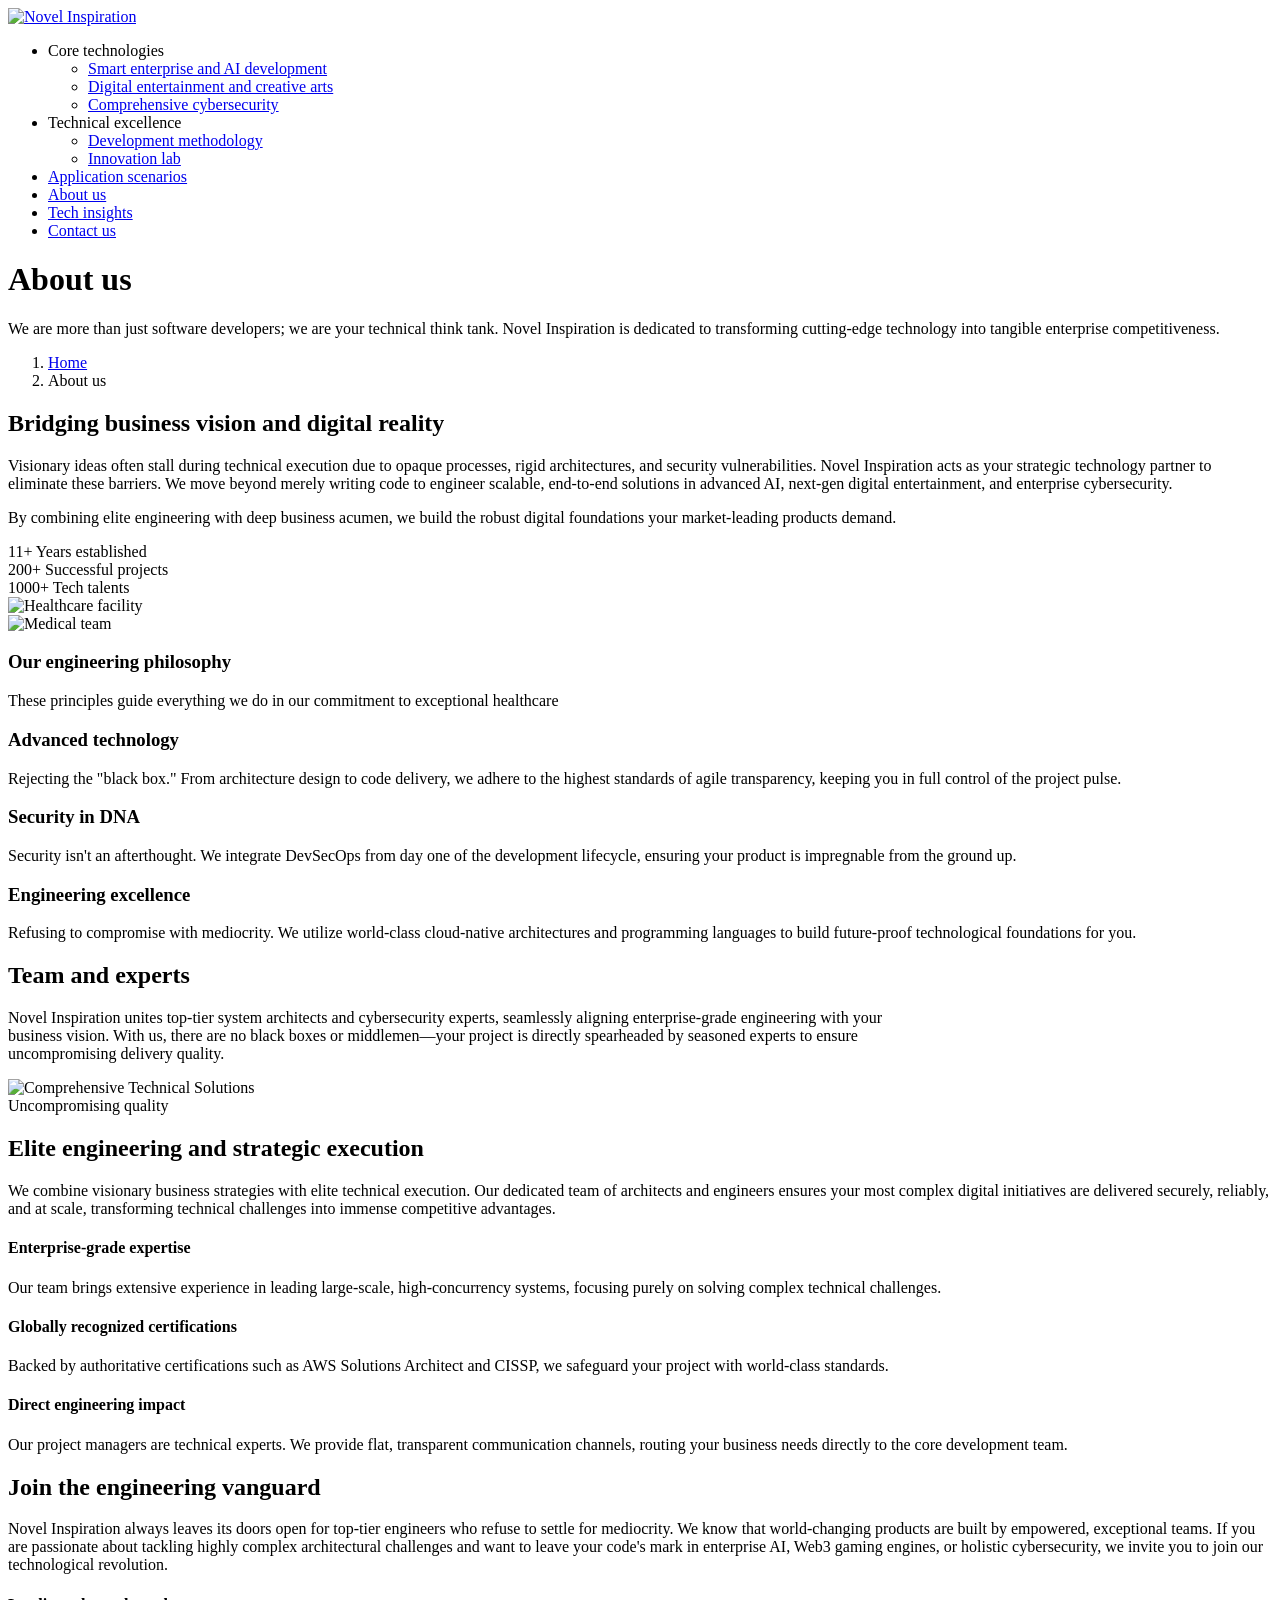
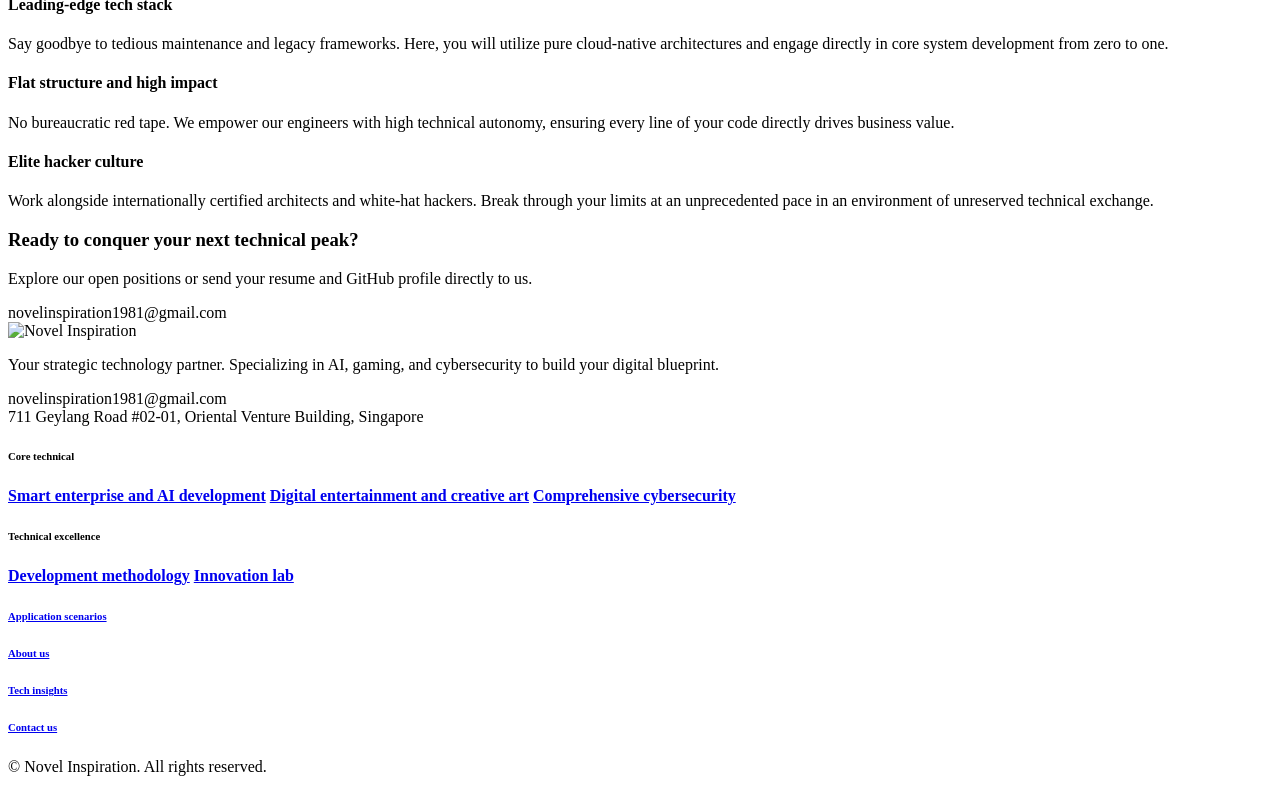
==== about.html @ 518b2037 "Add files via upload" ====
<!DOCTYPE html>
<html lang="en">

<head>
  <meta charset="utf-8">
  <meta content="width=device-width, initial-scale=1.0" name="viewport">
  <title>About us - Novel Inspiration</title>
  <meta name="description" content="">
  <meta name="keywords" content="">

  <!-- Favicons -->
  <link href="assets/img/health/favicon.png" rel="icon">

  <!-- Fonts -->
  <link href="https://fonts.googleapis.com" rel="preconnect">
  <link href="https://fonts.gstatic.com" rel="preconnect" crossorigin>
  <link
    href="https://fonts.googleapis.com/css2?family=Roboto:ital,wght@0,100;0,300;0,400;0,500;0,700;0,900;1,100;1,300;1,400;1,500;1,700;1,900&family=Montserrat:ital,wght@0,100;0,200;0,300;0,400;0,500;0,600;0,700;0,800;0,900;1,100;1,200;1,300;1,400;1,500;1,600;1,700;1,800;1,900&family=Lato:ital,wght@0,100;0,300;0,400;0,700;0,900;1,100;1,300;1,400;1,700;1,900&display=swap"
    rel="stylesheet">

  <!-- Vendor CSS Files -->
  <link href="assets/vendor/bootstrap/css/bootstrap.min.css" rel="stylesheet">
  <link href="assets/vendor/bootstrap-icons/bootstrap-icons.css" rel="stylesheet">
  <link href="assets/vendor/aos/aos.css" rel="stylesheet">
  <link href="assets/vendor/glightbox/css/glightbox.min.css" rel="stylesheet">
  <link href="assets/vendor/fontawesome-free/css/all.min.css" rel="stylesheet">
  <link href="assets/vendor/swiper/swiper-bundle.min.css" rel="stylesheet">

  <!-- Main CSS File -->
  <link href="assets/css/main.css" rel="stylesheet">
</head>

<body class="about-page">

    <header id="header" class="header fixed-top">   

    <div class="branding d-flex align-items-cente">
      <div class="container position-relative d-flex align-items-center justify-content-between">
        <a href="index.html" class="logo d-flex align-items-center">
          <img src="assets/img/health/logo.png" alt="Novel Inspiration">
        </a>

        <nav id="navmenu" class="navmenu">
          <ul>            
            <li class="dropdown"><a><span>Core technologies</span> <i class="bi bi-chevron-down toggle-dropdown"></i></a>
            <ul>
              <li><a href="technical_services_ai.html">Smart enterprise and AI development</a></li>
              <li><a href="technical_services_digital.html">Digital entertainment and creative arts</a></li>
              <li><a href="technical_services_cybersecurity.html">Comprehensive cybersecurity</a></li>
            </ul>
            </li>

            <li class="dropdown"><a><span>Technical excellence</span> <i class="bi bi-chevron-down toggle-dropdown"></i></a>
            <ul>
              <li><a href="tech_develop.html">Development methodology</a></li>
              <li><a href="Innovation_lab.html">Innovation lab</a></li>
            </ul>
            </li>

            <li><a href="application_scenarios.html">Application scenarios</a></li>
            <li><a href="about.html">About us</a></li>
            <li><a href="tech_insights.html">Tech insights</a></li>
            <li><a href="contact.html">Contact us</a></li>
          </ul>
          <i class="mobile-nav-toggle d-xl-none bi bi-list"></i>
        </nav>
      </div>
    </div>
  </header>

  <main class="main">

    <!-- Page Title -->
    <div class="page-title">
      <div class="heading">
        <div class="container">
          <div class="row d-flex justify-content-center text-center">
            <div class="col-lg-8">
              <h1 class="heading-title">About us</h1>
              <p class="mb-0">We are more than just software developers; we are your technical think tank. Novel Inspiration is dedicated to transforming cutting-edge technology into tangible enterprise competitiveness.
              </p>
            </div>
          </div>
        </div>
      </div>
      <nav class="breadcrumbs">
        <div class="container">
          <ol>
            <li><a href="index.html">Home</a></li>
            <li class="current">About us</li>
          </ol>
        </div>
      </nav>
    </div><!-- End Page Title -->

    <!-- About Section -->
    <section id="about" class="about">

      <div class="container" data-aos="fade-up" data-aos-delay="100">

        <div class="row align-items-center">
          <div class="col-lg-6" data-aos="fade-right" data-aos-delay="100">
            <div class="about-content">
              <h2>Bridging business vision and digital reality</h2>
              <p>Visionary ideas often stall during technical execution due to opaque processes, rigid architectures, and security vulnerabilities. Novel Inspiration acts as your strategic technology partner to eliminate these barriers. We move beyond merely writing code to engineer scalable, end-to-end solutions in advanced AI, next-gen digital entertainment, and enterprise cybersecurity.</p>

              <p>By combining elite engineering with deep business acumen, we build the robust digital foundations your market-leading products demand.</p>

              <div class="stats-grid">
                <div class="stat-item">
                 <span class="stat-number" data-purecounter-start="0" data-purecounter-end="11" data-purecounter-duration="2"
                      class="purecounter">11+</span>
                  <span class="stat-label">Years established</span>
                </div>
                <div class="stat-item">
                  <span class="stat-number" data-purecounter-start="0" data-purecounter-end="25"
                    data-purecounter-duration="2">200+</span>
                  <span class="stat-label">Successful projects</span>
                </div>
                <div class="stat-item">
                  <span class="stat-number" data-purecounter-start="0" data-purecounter-end="50"
                    data-purecounter-duration="2">1000+</span>
                  <span class="stat-label">Tech talents</span>
                </div>
              </div>        
                
             
              <!-- End Stats Grid -->
            </div><!-- End About Content -->
          </div>

          <div class="col-lg-6" data-aos="fade-left" data-aos-delay="200">
            <div class="image-wrapper ">
              <img src="assets/img/health/consultation-about.jpg" class="img-fluid main-image" alt="Healthcare facility">
              <div class="floating-image service-overlay-new" data-aos="zoom-in" data-aos-delay="400">
                <img src="assets/img/health/staff-about.jpg" class="img-fluid" alt="Medical team">
              </div>
            </div><!-- End Image Wrapper -->
          </div>
        </div>

        <div class="values-section" data-aos="fade-up" data-aos-delay="300">
          <div class="row">
            <div class="col-lg-12 text-center">
              <h3>Our engineering philosophy</h3>
              <p class="mx-auto" style="max-width: 70%;">These principles guide everything we do in our commitment to exceptional
                healthcare</p>
            </div>
          </div>

        <div class="call-to-action p-0">
          <div class="features-section mb-0">

            <div class="row g-0">

              <div class="col-lg-4">
                <div class="feature-block" data-aos="fade-up" data-aos-delay="200">
                  <div class="feature-icon">
                    <i class="bi bi-diagram-3"></i>
                  </div>
                  <h3>Advanced technology</h3>
                  <p>Rejecting the "black box." From architecture design to code delivery, we adhere to the highest standards of agile transparency, keeping you in full control of the project pulse.</p>
                </div>
              </div>

              <div class="col-lg-4">
                <div class="feature-block" data-aos="fade-up" data-aos-delay="300">
                  <div class="feature-icon">
                    <i class="bi bi-shield-lock"></i>
                  </div>
                  <h3>Security in DNA</h3>
                  <p>Security isn't an afterthought. We integrate DevSecOps from day one of the development lifecycle, ensuring your product is impregnable from the ground up.</p>
                </div>
              </div>

              <div class="col-lg-4">
                <div class="feature-block" data-aos="fade-up" data-aos-delay="400">
                  <div class="feature-icon">
                    <i class="bi bi-rocket"></i>
                  </div>
                  <h3>Engineering excellence</h3>
                  <p>Refusing to compromise with mediocrity. We utilize world-class cloud-native architectures and programming languages to build future-proof technological foundations for you.</p>
                </div>
              </div>

            </div>

          </div>
        </div><!-- End Values Row -->
        </div><!-- End Values Section -->
      </div>
    </section><!-- End About Section -->

    <!-- Featured Services Section -->
    <section id="featured-services" class="featured-services light-background">

      <!-- Section Title -->
      <div class="container section-title" data-aos="fade-up">
        <h2>Team and experts</h2>
        <p class="mx-auto" style="max-width: 70%;">Novel Inspiration unites top-tier system architects and cybersecurity experts, seamlessly aligning enterprise-grade engineering with your business vision. With us, there are no black boxes or middlemen—your project is directly spearheaded by seasoned experts to ensure uncompromising delivery quality.</p>
      </div><!-- End Section Title -->

      <div class="container" data-aos="fade-up" data-aos-delay="100">

        <div class="row g-0">

          <div class="col-lg-8" data-aos="fade-right" data-aos-delay="200">
            <div class="featured-service-main">
              <div class="service-image-wrapper">
                <img src="assets/img/health/consultation-about-team.jpg" alt="Comprehensive Technical Solutions" class="img-fluid"
                  loading="lazy">
                <div class="service-overlay">
                  <div class="service-badge">
                    <i class="bi bi-shield-check"></i>
                    <span>Uncompromising quality</span>
                  </div>
                </div>
              </div>
              <div class="service-details">
                <h2>Elite engineering and strategic execution</h2>
                <p>We combine visionary business strategies with elite technical execution. Our dedicated team of architects and engineers ensures your most complex digital initiatives are delivered securely, reliably, and at scale, transforming technical challenges into immense competitive advantages.</p>
              </div>
            </div>
          </div>

          <div class="col-lg-4" data-aos="fade-left" data-aos-delay="300">
            <div class="services-sidebar">

              <div class="service-item" data-aos="fade-up" data-aos-delay="400">
                <div class="service-icon-wrapper">
                  <i class="bi bi-server"></i>
                </div>
                <div class="service-info">
                  <h4>Enterprise-grade expertise</h4>
                  <p>Our team brings extensive experience in leading large-scale, high-concurrency systems, focusing purely on solving complex technical challenges.</p>
                </div>
              </div>

              <div class="service-item" data-aos="fade-up" data-aos-delay="500">
                <div class="service-icon-wrapper">
                  <i class="bi bi-award"></i>
                </div>
                <div class="service-info">
                  <h4>Globally recognized certifications</h4>
                  <p>Backed by authoritative certifications such as AWS Solutions Architect and CISSP, we safeguard your project with world-class standards.</p>
               </div>
              </div>

              <div class="service-item" data-aos="fade-up" data-aos-delay="600">
                <div class="service-icon-wrapper">
                  <i class="bi bi-lightning-charge"></i>
                </div>
                <div class="service-info">
                  <h4>Direct engineering impact</h4>
                  <p>Our project managers are technical experts. We provide flat, transparent communication channels, routing your business needs directly to the core development team.</p>
                </div>
              </div>

            </div>
          </div>

        </div>       

      </div>

    </section>
    <!-- Engineering Vanguard Section -->
    <section id="engineering-vanguard" class="department-details">
      <div class="container ">
        <div class="services-overview mt-0 mb-0" data-aos="fade-up" data-aos-delay="400">
          <div class="row justify-content-center ">
            <div class="col-lg-8">
              <div class="overview-header section-title-about" data-aos="fade-up">
                <h2>Join the engineering vanguard</h2>
                <p>Novel Inspiration always leaves its doors open for top-tier engineers who refuse to settle for mediocrity. We know that world-changing products are built by empowered, exceptional teams. If you are passionate about tackling highly complex architectural challenges and want to leave your code's mark in enterprise AI, Web3 gaming engines, or holistic cybersecurity, we invite you to join our technological revolution.</p>
              </div>
            </div>
          </div>

          <div class="row gy-4 services-grid">
            <div class="col-lg-4 col-md-6" data-aos="fade-up" data-aos-delay="500">
              <div class="service-item h-100">
                <div class="service-icon">
                  <i class="bi bi-layers"></i>
                </div>
                <h4>Leading-edge tech stack</h4>
                <p>Say goodbye to tedious maintenance and legacy frameworks. Here, you will utilize pure cloud-native architectures and engage directly in core system development from zero to one.</p>
              </div>
            </div>

            <div class="col-lg-4 col-md-6" data-aos="fade-up" data-aos-delay="550">
              <div class="service-item h-100">
                <div class="service-icon">
                  <i class="bi bi-rocket"></i>
                </div>
                <h4>Flat structure and high impact</h4>
                <p>No bureaucratic red tape. We empower our engineers with high technical autonomy, ensuring every line of your code directly drives business value.</p>
              </div>
            </div>

            <div class="col-lg-4 col-md-6" data-aos="fade-up" data-aos-delay="600">
              <div class="service-item h-100">
                <div class="service-icon">
                  <i class="bi bi-terminal"></i>
                </div>
                <h4>Elite hacker culture</h4>
                <p>Work alongside internationally certified architects and white-hat hackers. Break through your limits at an unprecedented pace in an environment of unreserved technical exchange.</p>
              </div>
            </div>
          </div>
        </div>


        <div class="featured-departments">
          <div class="emergency-banner unified-cta-banner" data-aos="fade-up" data-aos-delay="400">
          <div class="watermark-icon"><i class="bi bi-building"></i></div>
          <div class="row align-items-center position-relative z-2">
            <div class="col-lg-8">
              <div class="emergency-content">
                <h3>Ready to conquer your next technical peak?</h3>
                <p>Explore our open positions or send your resume and GitHub profile directly to us.</p>
              </div>
            </div>
            <div class="col-lg-4 text-lg-end">
              <a class="emergency-btn">
                <i class="bi bi-envelope"></i>novelinspiration1981@gmail.com<i class="bi ms-2 fs-6"></i>
              </a>
            </div>
          </div>
          </div>
        </div>
        </div>



      </div>
         </section>

      </div>

    </section><!-- /About Section -->

  </main>

  <footer id="footer" class="footer-16 footer position-relative">

    <div class="container">

      <div class="footer-main">
        <div class="row align-items-start">

          <div class="col-lg-5">
            <div class="brand-section">
              <a class="logo d-flex align-items-center mb-4">
                <img src="assets/img/health/logo.png" alt="Novel Inspiration">
              </a>
              <p class="brand-description">Your strategic technology partner. Specializing in AI, gaming, and cybersecurity to build your digital blueprint.</p>

              <div class="contact-info mt-5">
                 <div class="contact-item">
                  <i class="bi bi-envelope"></i>
                  <span>novelinspiration1981@gmail.com</span>
                </div>
                <div class="contact-item">
                  <i class="bi bi-geo-alt"></i>
                  <span>711 Geylang Road #02-01, Oriental Venture Building, Singapore</span>
                </div>
              </div>
            </div>
          </div>

          <div class="col-lg-7">
            <div class="footer-nav-wrapper">
              <div class="row">

                <div class="col-6 col-lg-4">
                  <div class="nav-column">
                    <h6><strong>Core technical</strong></h6>
                    <nav class="footer-nav">
                      <a href="technical_services_ai.html"><strong>Smart enterprise and AI development</strong></a>
                      <a href="technical_services_digital.html"><strong>Digital entertainment and creative art</strong></a>
                      <a href="technical_services_cybersecurity.html"><strong>Comprehensive cybersecurity</strong></a>
                    </nav>
                  </div>
                </div>

                <div class="col-6 col-lg-4">
                  <div class="nav-column">
                    <h6><strong>Technical excellence</strong></h6>
                    <nav class="footer-nav">
                      <a href="tech_develop.html"><strong>Development methodology</strong></a>
                      <a href="Innovation_lab.html"><strong>Innovation lab</strong></a>                      
                    </nav>
                  </div>
                </div>

                <div class="col-6 col-lg-4">
                  <div class="nav-column">
                    <a href="application_scenarios.html"><h6><strong>Application scenarios</strong></h6></a>
                    <a href="#"><h6><strong>About us</strong></h6></a>
                    <a href="tech_insights.html"><h6><strong>Tech insights</strong></h6></a>
                    <a href="contact.html"><h6><strong>Contact us</strong></h6></a>  
                  </div>
                </div>
              </div>
            </div>
          </div>

        </div>

    <div class="footer-bottom">
      <div class="container">
        <div class="bottom-content">
          <div class="row align-items-center">

            <div class="col-lg-12 text-center">
              <div class="copyright">
                <p>© <span class="sitename">Novel Inspiration</span>. All rights reserved.</p>
              </div>
            </div>
          </div>
        </div>
      </div>
    </div>

      </div>

    </div>



  </footer>

  <!-- Scroll Top -->
  <a href="#!" id="scroll-top" class="scroll-top d-flex align-items-center justify-content-center"><i
      class="bi bi-arrow-up-short"></i></a>

  <!-- Preloader -->
  <div id="preloader"></div>

  <!-- Vendor JS Files -->
  <script src="assets/vendor/bootstrap/js/bootstrap.bundle.min.js"></script>
  <script src="assets/vendor/php-email-form/validate.js"></script>
  <script src="assets/vendor/aos/aos.js"></script>
  <script src="assets/vendor/glightbox/js/glightbox.min.js"></script>
  <script src="assets/vendor/purecounter/purecounter_vanilla.js"></script>
  <script src="assets/vendor/swiper/swiper-bundle.min.js"></script>

  <!-- Main JS File -->
  <script src="assets/js/main.js"></script>

</body>

</html>
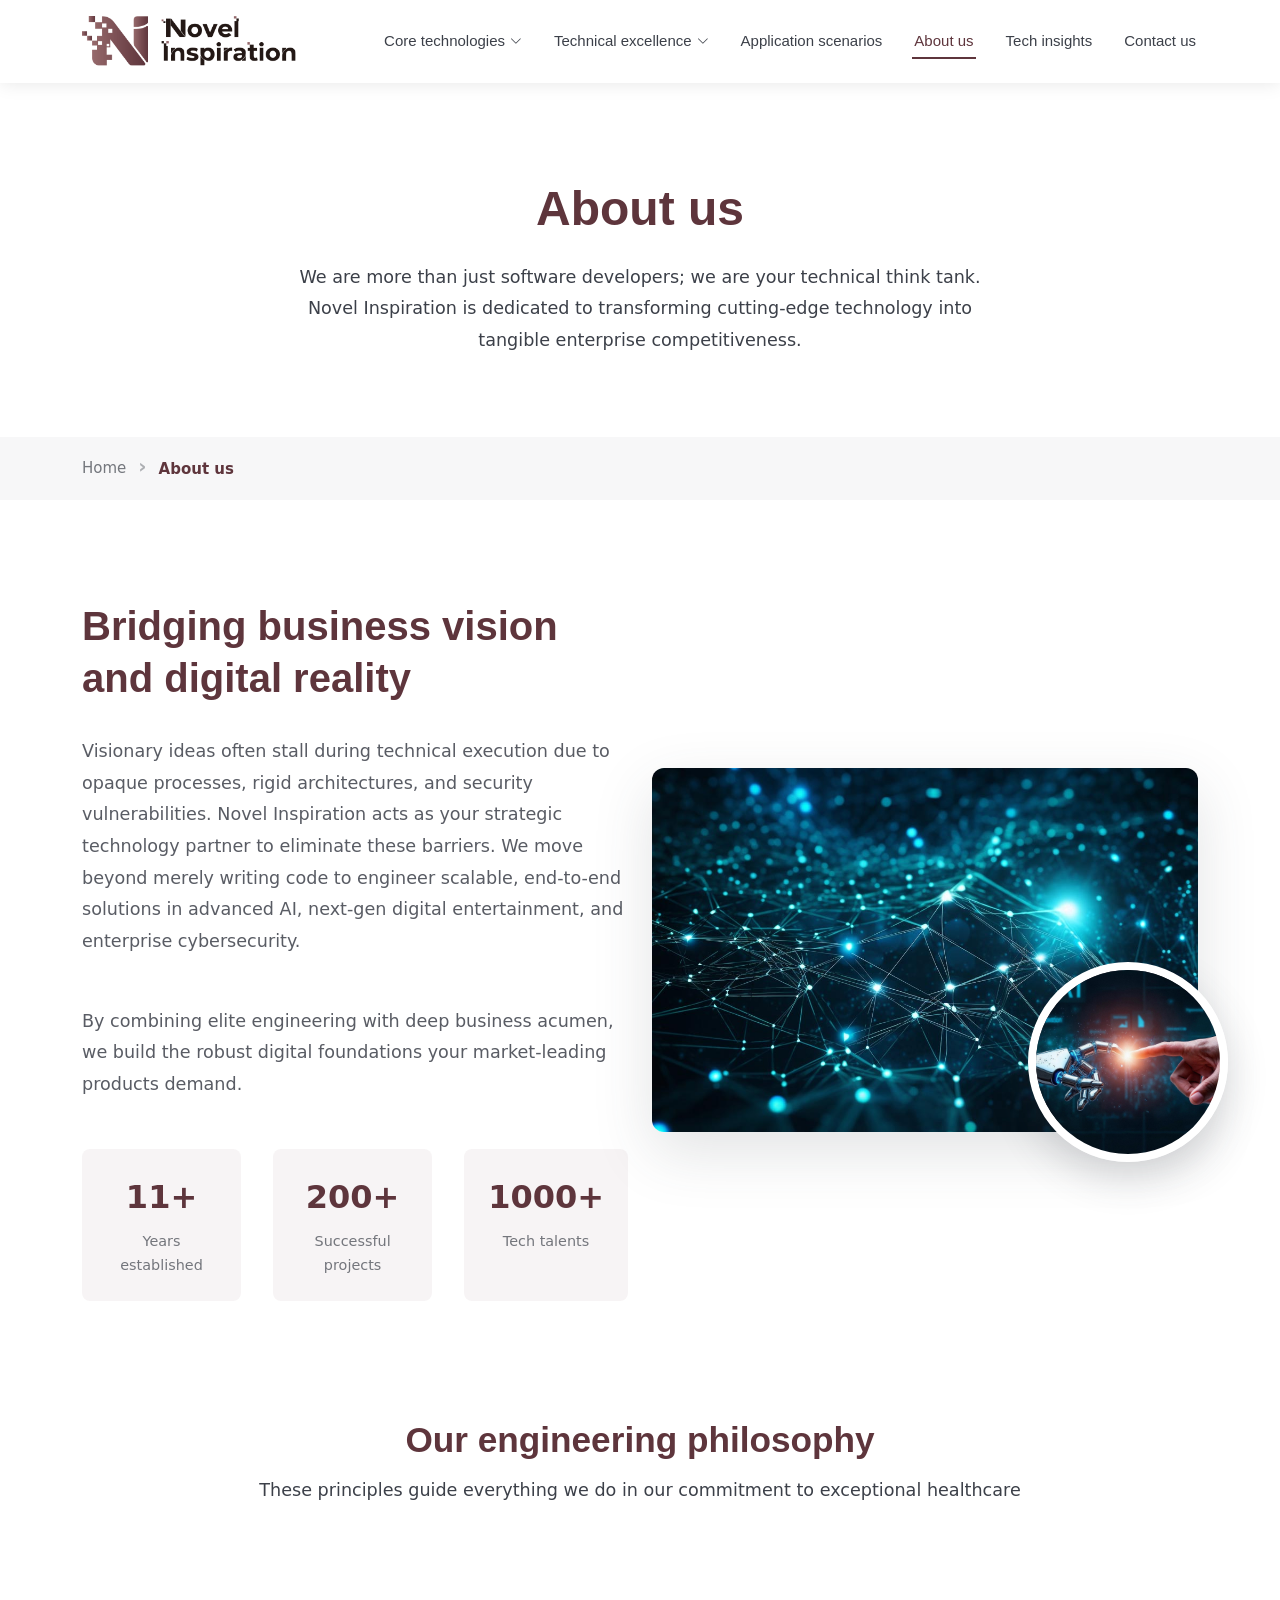
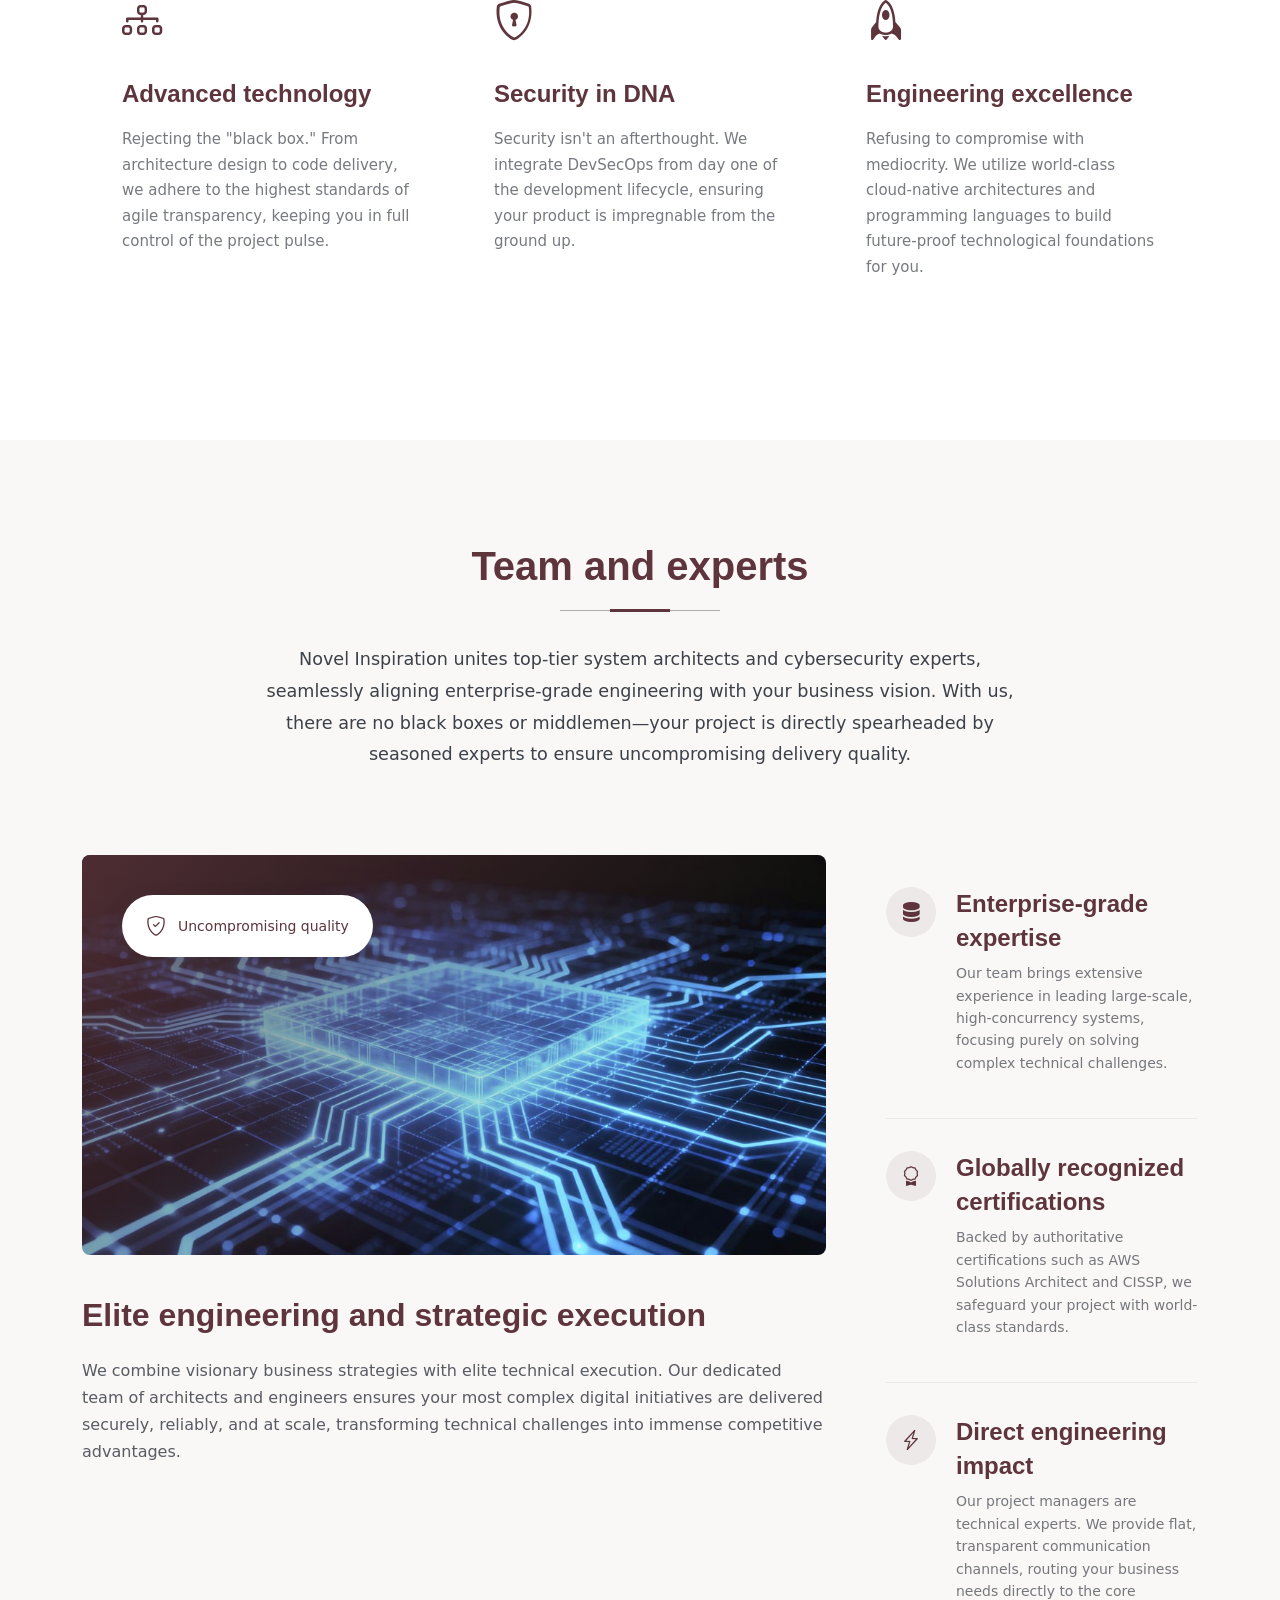
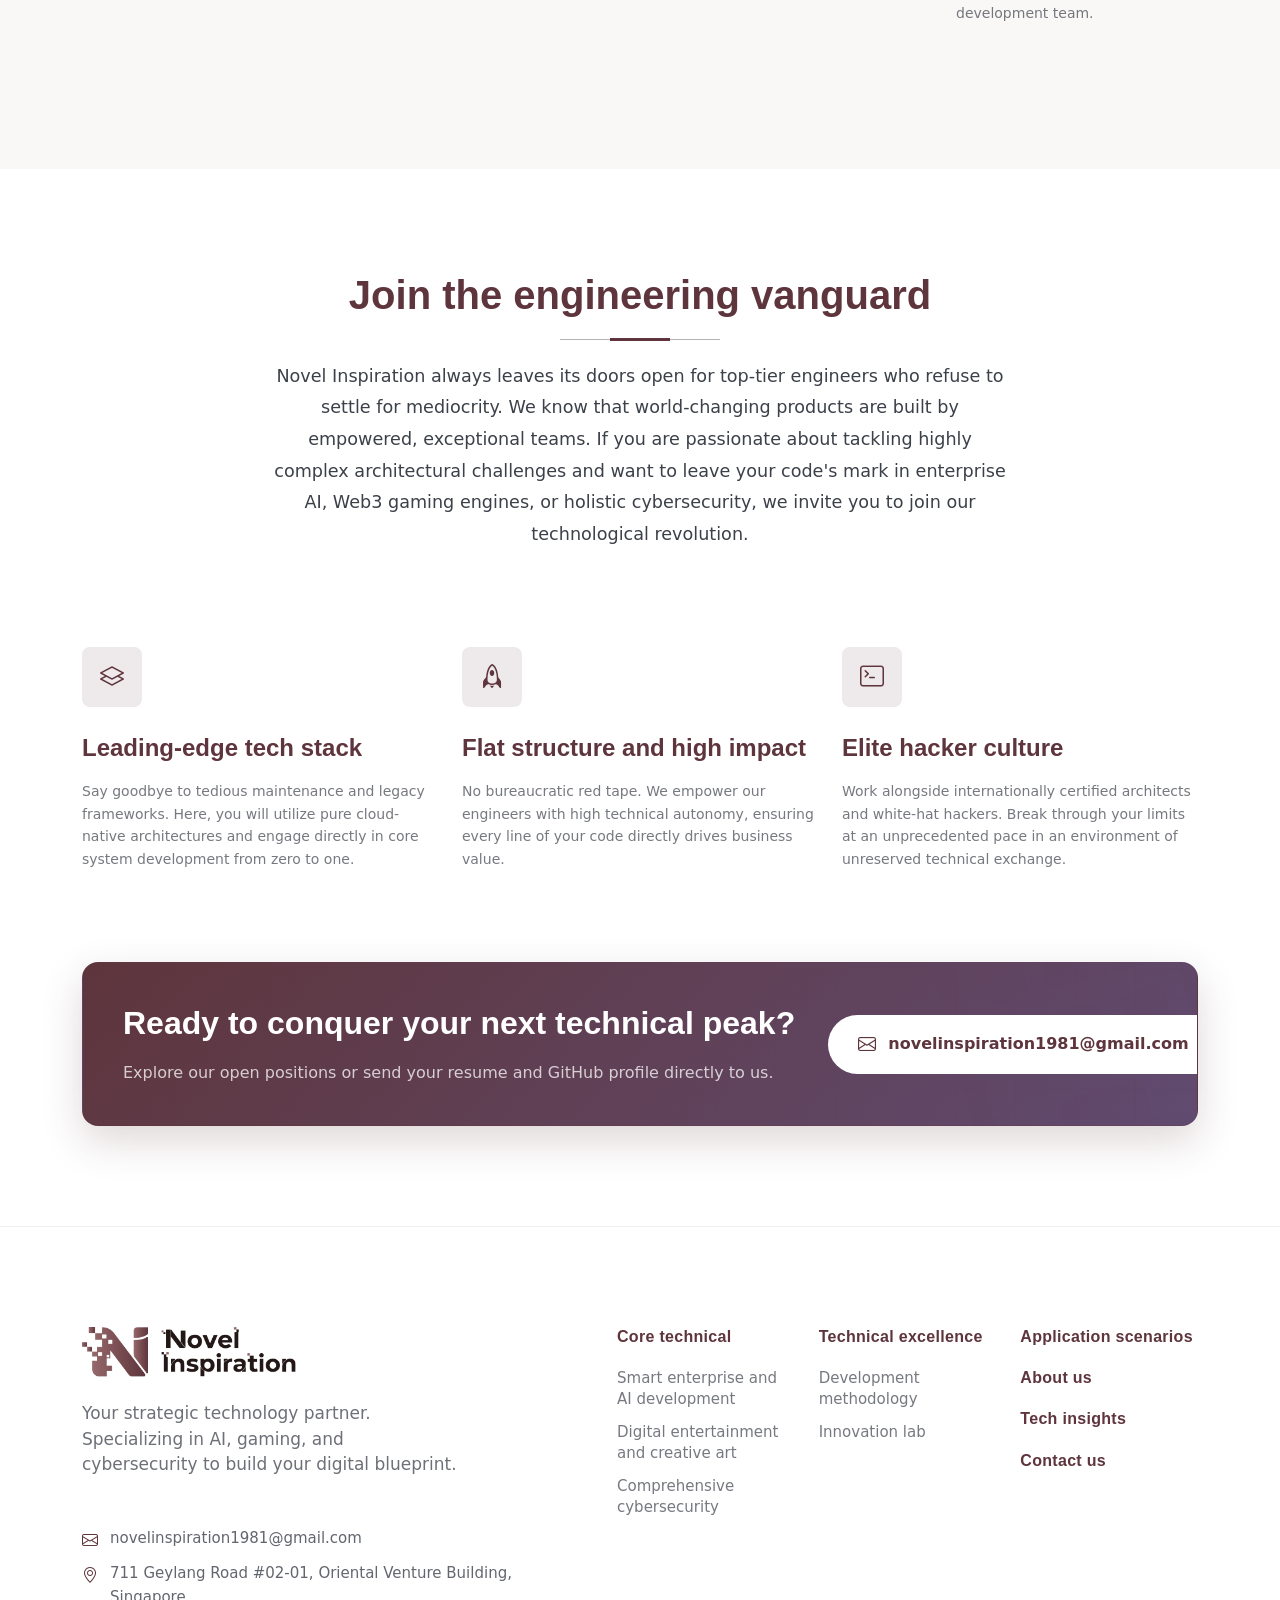
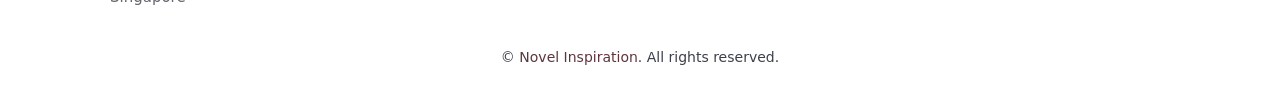
==== commit 1c50453a: "Add files via upload" ====
--- a/about.html
+++ b/about.html
@@ -5,8 +5,9 @@
   <meta charset="utf-8">
   <meta content="width=device-width, initial-scale=1.0" name="viewport">
   <title>About us - Novel Inspiration</title>
-  <meta name="description" content="">
-  <meta name="keywords" content="">
+  <meta name="description" content="Novel Inspiration has been committed to providing world-class technology solutions to help enterprises achieve digital transformation. Our multi-disciplinary technical team collaborates closely to provide targeted technical support for different clients. From Artificial Intelligence to Digital Entertainment, from Cybersecurity to Digital Transformation, we consistently maintain the highest standards of technical excellence and provide strong support for our clients' success.">
+  <meta name="keywords" content="Smart enterprise and AI development, Digital entertainment and creative arts, Comprehensive cybersecurity">
+
 
   <!-- Favicons -->
   <link href="assets/img/health/favicon.png" rel="icon">
--- a/assets/css/main.css
+++ b/assets/css/main.css
@@ -0,0 +1,6994 @@
+
+@charset "UTF-8";
+
+/* Fonts */
+:root {
+  --default-font: "Roboto",  system-ui, -apple-system, "Segoe UI", Roboto, "Helvetica Neue", Arial, "Noto Sans", "Liberation Sans", sans-serif, "Apple Color Emoji", "Segoe UI Emoji", "Segoe UI Symbol", "Noto Color Emoji";
+  --heading-font: "Montserrat",  sans-serif;
+  --nav-font: "Lato",  sans-serif;
+}
+
+/* Global Colors - The following color variables are used throughout the website. Updating them here will change the color scheme of the entire website */
+:root { 
+  --background-color: #ffffff; /* Background color for the entire website, including individual sections */
+  --default-color: #3c4049; /* Default color used for the majority of the text content across the entire website */
+  --heading-color: #5E353C; /* Color for headings, subheadings and title throughout the website */
+  --accent-color: #5E353C; /* Accent color that represents your brand on the website. It's used for buttons, links, and other elements that need to stand out */
+  --surface-color: #ffffff; /* The surface color is used as a background of boxed elements within sections, such as cards, icon boxes, or other elements that require a visual separation from the global background. */
+  --contrast-color: #ffffff; /* Contrast color for text, ensuring readability against backgrounds of accent, heading, or default colors. */
+}
+
+/* Nav Menu Colors - The following color variables are used specifically for the navigation menu. They are separate from the global colors to allow for more customization options */
+:root {
+  --nav-color: #3c4049;  /* The default color of the main navmenu links */
+  --nav-hover-color: #5E353C; /* Applied to main navmenu links when they are hovered over or active */
+  --nav-mobile-background-color: #ffffff; /* Used as the background color for mobile navigation menu */
+  --nav-dropdown-background-color: #ffffff; /* Used as the background color for dropdown items that appear when hovering over primary navigation items */
+  --nav-dropdown-color: #3c4049; /* Used for navigation links of the dropdown items in the navigation menu. */
+  --nav-dropdown-hover-color: #5E353C; /* Similar to --nav-hover-color, this color is applied to dropdown navigation links when they are hovered over. */
+}
+
+/* Color Presets - These classes override global colors when applied to any section or element, providing reuse of the sam color scheme. */
+
+.light-background {
+  --background-color: #faf8f7;
+  --surface-color: #ffffff;
+}
+
+.dark-background {
+  --background-color: #5E353C;
+  --default-color: #ffffff;
+  --heading-color: #ffffff;
+  --surface-color: #4A2A2F;
+  --contrast-color: #ffffff;
+}
+
+/* Smooth scroll */
+:root {
+  scroll-behavior: smooth;
+}
+
+/*--------------------------------------------------------------
+# General Styling & Shared Classes
+--------------------------------------------------------------*/
+body {
+  color: var(--default-color);
+  background-color: var(--background-color);
+  font-family: var(--default-font);
+}
+
+a {
+  color: var(--accent-color);
+  text-decoration: none;
+  transition: 0.3s;
+}
+
+a:hover {
+  color: color-mix(in srgb, var(--accent-color), transparent 25%);
+  text-decoration: none;
+}
+
+h1,
+h2,
+h3,
+h4,
+h5,
+h6 {
+  color: var(--heading-color);
+  font-family: var(--heading-font);
+}
+
+/* PHP Email Form Messages
+------------------------------*/
+.php-email-form .error-message {
+  display: none;
+  background: #df1529;
+  color: #ffffff;
+  text-align: left;
+  padding: 15px;
+  margin-bottom: 24px;
+  font-weight: 600;
+}
+
+.php-email-form .sent-message {
+  display: none;
+  color: #ffffff;
+  background: #059652;
+  text-align: center;
+  padding: 15px;
+  margin-bottom: 24px;
+  font-weight: 600;
+}
+
+.php-email-form .loading {
+  display: none;
+  background: var(--surface-color);
+  text-align: center;
+  padding: 15px;
+  margin-bottom: 24px;
+}
+
+.php-email-form .loading:before {
+  content: "";
+  display: inline-block;
+  border-radius: 50%;
+  width: 24px;
+  height: 24px;
+  margin: 0 10px -6px 0;
+  border: 3px solid var(--accent-color);
+  border-top-color: var(--surface-color);
+  animation: php-email-form-loading 1s linear infinite;
+}
+
+@keyframes php-email-form-loading {
+  0% {
+    transform: rotate(0deg);
+  }
+
+  100% {
+    transform: rotate(360deg);
+  }
+}
+
+/*--------------------------------------------------------------
+# Global Header
+--------------------------------------------------------------*/
+.header {
+  --background-color: rgba(255, 255, 255, 0);
+  color: var(--default-color);
+  transition: all 0.5s;
+  z-index: 997;
+  background-color: var(--background-color);
+  box-shadow: 0px 0 18px rgba(0, 0, 0, 0.1);
+}
+
+.header .topbar {
+  background-color: var(--accent-color);
+  height: 40px;
+  padding: 0;
+  font-size: 14px;
+  transition: all 0.5s;
+}
+
+.header .topbar .contact-info i {
+  font-style: normal;
+  color: var(--contrast-color);
+}
+
+.header .topbar .contact-info i a,
+.header .topbar .contact-info i span {
+  padding-left: 5px;
+  color: var(--contrast-color);
+}
+
+@media (max-width: 575px) {
+
+  .header .topbar .contact-info i a,
+  .header .topbar .contact-info i span {
+    font-size: 13px;
+  }
+}
+
+.header .topbar .contact-info i a {
+  line-height: 0;
+  transition: 0.3s;
+}
+
+.header .topbar .contact-info i a:hover {
+  color: var(--contrast-color);
+  text-decoration: underline;
+}
+
+.header .topbar .social-links a {
+  color: color-mix(in srgb, var(--contrast-color), transparent 40%);
+  line-height: 0;
+  transition: 0.3s;
+  margin-left: 20px;
+}
+
+.header .topbar .social-links a:hover {
+  color: var(--contrast-color);
+}
+
+.header .branding {
+  min-height: 60px;
+  padding: 15px 0;
+}
+
+.header .logo {
+  line-height: 1;
+}
+
+.header .logo img {
+  max-height: 50px;
+  margin-right: 8px;
+}
+
+.header .logo h1 {
+  font-size: 30px;
+  margin: 0;
+  font-weight: 600;
+  color: var(--heading-color);
+}
+
+.scrolled .header .topbar {
+  height: 0;
+  visibility: hidden;
+  overflow: hidden;
+}
+
+/* Global Header on Scroll
+------------------------------*/
+.scrolled .header {
+  --background-color: #ffffff;
+}
+
+/*--------------------------------------------------------------
+# Navigation Menu
+--------------------------------------------------------------*/
+/* Desktop Navigation */
+@media (min-width: 1200px) {
+  .navmenu {
+    padding: 0;
+  }
+
+  .navmenu ul {
+    margin: 0;
+    padding: 0;
+    display: flex;
+    list-style: none;
+    align-items: center;
+  }
+
+  .navmenu li {
+    position: relative;
+  }
+
+  .navmenu>ul>li {
+    white-space: nowrap;
+    padding: 15px 14px;
+  }
+
+  .navmenu>ul>li:last-child {
+    padding-right: 0;
+  }
+
+  .navmenu a,
+  .navmenu a:focus {
+    color: var(--nav-color);
+    font-size: 15px;
+    padding: 0 2px;
+    font-family: var(--nav-font);
+    font-weight: 500;
+    display: flex;
+    align-items: center;
+    justify-content: space-between;
+    white-space: nowrap;
+    transition: 0.3s;
+    position: relative;
+  }
+
+  .navmenu a i,
+  .navmenu a:focus i {
+    font-size: 12px;
+    line-height: 0;
+    margin-left: 5px;
+    transition: 0.3s;
+  }
+
+  .navmenu>ul>li>a:before {
+    content: "";
+    position: absolute;
+    width: 100%;
+    height: 2px;
+    bottom: -6px;
+    left: 0;
+    background-color: var(--accent-color);
+    visibility: hidden;
+    width: 0px;
+    transition: all 0.3s ease-in-out 0s;
+  }
+
+  .navmenu a:hover:before,
+  .navmenu li:hover>a:before,
+  .navmenu .active:before {
+    visibility: visible;
+    width: 100%;
+  }
+
+  .navmenu li:hover>a,
+  .navmenu .active,
+  .navmenu .active:focus {
+    color: var(--nav-hover-color);
+  }
+
+  .navmenu .dropdown ul {
+    margin: 0;
+    padding: 10px 0;
+    background: var(--nav-dropdown-background-color);
+    display: block;
+    position: absolute;
+    visibility: hidden;
+    left: 14px;
+    top: 130%;
+    opacity: 0;
+    transition: 0.3s;
+    border-radius: 4px;
+    z-index: 99;
+    box-shadow: 0px 0px 30px rgba(0, 0, 0, 0.1);
+  }
+
+  .navmenu .dropdown ul li {
+    min-width: 200px;
+  }
+
+  .navmenu .dropdown ul a {
+    padding: 10px 20px;
+    font-size: 15px;
+    text-transform: none;
+    color: var(--nav-dropdown-color);
+  }
+
+  .navmenu .dropdown ul a i {
+    font-size: 12px;
+  }
+
+  .navmenu .dropdown ul a:hover,
+  .navmenu .dropdown ul .active:hover,
+  .navmenu .dropdown ul li:hover>a {
+    color: var(--nav-dropdown-hover-color);
+  }
+
+  .navmenu .dropdown:hover>ul {
+    opacity: 1;
+    top: 100%;
+    visibility: visible;
+  }
+
+  .navmenu .dropdown .dropdown ul {
+    top: 0;
+    left: -90%;
+    visibility: hidden;
+  }
+
+  .navmenu .dropdown .dropdown:hover>ul {
+    opacity: 1;
+    top: 0;
+    left: -100%;
+    visibility: visible;
+  }
+}
+
+/* Mobile Navigation */
+@media (max-width: 1199px) {
+  .mobile-nav-toggle {
+    color: var(--nav-color);
+    font-size: 28px;
+    line-height: 0;
+    margin-right: 10px;
+    cursor: pointer;
+    transition: color 0.3s;
+  }
+
+  .navmenu {
+    padding: 0;
+    z-index: 9997;
+  }
+
+  .navmenu ul {
+    display: none;
+    list-style: none;
+    position: absolute;
+    inset: 60px 20px 20px 20px;
+    padding: 10px 0;
+    margin: 0;
+    border-radius: 6px;
+    background-color: var(--nav-mobile-background-color);
+    border: 1px solid color-mix(in srgb, var(--default-color), transparent 90%);
+    box-shadow: none;
+    overflow-y: auto;
+    transition: 0.3s;
+    z-index: 9998;
+  }
+
+  .navmenu a,
+  .navmenu a:focus {
+    color: var(--nav-dropdown-color);
+    padding: 10px 20px;
+    font-family: var(--nav-font);
+    font-size: 17px;
+    font-weight: 500;
+    display: flex;
+    align-items: center;
+    justify-content: space-between;
+    white-space: nowrap;
+    transition: 0.3s;
+  }
+
+  .navmenu a i,
+  .navmenu a:focus i {
+    font-size: 12px;
+    line-height: 0;
+    margin-left: 5px;
+    width: 30px;
+    height: 30px;
+    display: flex;
+    align-items: center;
+    justify-content: center;
+    border-radius: 50%;
+    transition: 0.3s;
+    background-color: color-mix(in srgb, var(--accent-color), transparent 90%);
+  }
+
+  .navmenu a i:hover,
+  .navmenu a:focus i:hover {
+    background-color: var(--accent-color);
+    color: var(--contrast-color);
+  }
+
+  .navmenu a:hover,
+  .navmenu .active,
+  .navmenu .active:focus {
+    color: var(--nav-dropdown-hover-color);
+  }
+
+  .navmenu .active i,
+  .navmenu .active:focus i {
+    background-color: var(--accent-color);
+    color: var(--contrast-color);
+    transform: rotate(180deg);
+  }
+
+  .navmenu .dropdown ul {
+    position: static;
+    display: none;
+    z-index: 99;
+    padding: 10px 0;
+    margin: 10px 20px;
+    background-color: var(--nav-dropdown-background-color);
+    transition: all 0.5s ease-in-out;
+  }
+
+  .navmenu .dropdown ul ul {
+    background-color: rgba(33, 37, 41, 0.1);
+  }
+
+  .navmenu .dropdown>.dropdown-active {
+    display: block;
+    background-color: rgba(33, 37, 41, 0.03);
+  }
+
+  .mobile-nav-active {
+    overflow: hidden;
+  }
+
+  .mobile-nav-active .mobile-nav-toggle {
+    color: #fff;
+    position: absolute;
+    font-size: 32px;
+    top: 15px;
+    right: 15px;
+    margin-right: 0;
+    z-index: 9999;
+  }
+
+  .mobile-nav-active .navmenu {
+    position: fixed;
+    overflow: hidden;
+    inset: 0;
+    background: rgba(33, 37, 41, 0.8);
+    transition: 0.3s;
+  }
+
+  .mobile-nav-active .navmenu>ul {
+    display: block;
+  }
+}
+
+/*--------------------------------------------------------------
+# Global Footer
+--------------------------------------------------------------*/
+.footer-16 {
+  background: var(--background-color);
+  color: var(--default-color);
+  font-size: 15px;
+  padding: 100px 0 0;
+  border-top: 1px solid color-mix(in srgb, var(--default-color), transparent 92%);
+}
+
+.footer-16 .footer-main {
+  margin-bottom: 10px;
+}
+
+.footer-16 .brand-section .logo {
+  text-decoration: none;
+}
+
+.footer-16 .brand-section .logo img {
+  max-height: 50px;
+}
+
+.footer-16 .brand-section .logo .sitename {
+  font-family: var(--heading-font);
+  font-size: 32px;
+  font-weight: 300;
+  color: var(--heading-color);
+  letter-spacing: -0.5px;
+}
+
+.footer-16 .brand-section .brand-description {
+  font-size: 17px;
+  line-height: 1.5;
+  color: color-mix(in srgb, var(--default-color), transparent 25%);
+  font-weight: 400;
+  max-width: 380px;
+  margin: 0;
+}
+
+.footer-16 .brand-section .contact-info .contact-item {
+  display: flex;
+  align-items: flex-start;
+  margin-bottom: 8px;
+  font-size: 15px;
+  color: color-mix(in srgb, var(--default-color), transparent 20%);
+}
+
+.footer-16 .brand-section .contact-info .contact-item i {
+  font-size: 16px;
+  color: var(--accent-color);
+  margin-right: 12px;
+  margin-top: 3px;
+  flex-shrink: 0;
+}
+
+.footer-16 .brand-section .contact-info .contact-item span {
+  line-height: 1.6;
+}
+
+.footer-16 .footer-nav-wrapper {
+  padding-left: 60px;
+}
+
+@media (max-width: 991px) {
+  .footer-16 .footer-nav-wrapper {
+    padding-left: 0;
+    margin-top: 50px;
+  }
+}
+
+.footer-16 .nav-column {
+  margin-bottom: 40px;
+}
+
+.footer-16 .nav-column h6 {
+  font-family: var(--heading-font);
+  font-size: 16px;
+  font-weight: 400;
+  color: var(--heading-color);
+  margin-bottom: 22px;
+  letter-spacing: 0.3px;
+}
+
+.footer-16 .nav-column .footer-nav {
+  display: flex;
+  flex-direction: column;
+  gap: 12px;
+}
+
+.footer-16 .nav-column .footer-nav a {
+  color: color-mix(in srgb, var(--default-color), transparent 30%);
+  text-decoration: none;
+  font-size: 15px;
+  font-weight: 300;
+  transition: all 0.3s ease;
+  line-height: 1.4;
+}
+
+.footer-16 .nav-column .footer-nav a:hover {
+  color: var(--accent-color);
+  transform: translateX(4px);
+}
+
+.footer-16 .footer-social {
+  padding: 50px 0;
+  border-top: 1px solid color-mix(in srgb, var(--default-color), transparent 94%);
+  border-bottom: 1px solid color-mix(in srgb, var(--default-color), transparent 94%);
+}
+
+.footer-16 .footer-social .newsletter-section h5 {
+  font-family: var(--heading-font);
+  font-size: 20px;
+  font-weight: 300;
+  color: var(--heading-color);
+  margin-bottom: 12px;
+  letter-spacing: -0.2px;
+}
+
+.footer-16 .footer-social .newsletter-section p {
+  font-size: 16px;
+  color: color-mix(in srgb, var(--default-color), transparent 35%);
+  margin: 0;
+  line-height: 1.6;
+  max-width: 340px;
+}
+
+.footer-16 .footer-social .social-section {
+  display: flex;
+  justify-content: flex-end;
+}
+
+@media (max-width: 991px) {
+  .footer-16 .footer-social .social-section {
+    justify-content: flex-start;
+    margin-top: 30px;
+  }
+}
+
+.footer-16 .footer-social .social-links {
+  display: flex;
+  gap: 32px;
+  align-items: center;
+}
+
+@media (max-width: 576px) {
+  .footer-16 .footer-social .social-links {
+    gap: 20px;
+    flex-wrap: wrap;
+  }
+}
+
+.footer-16 .footer-social .social-links .social-link {
+  display: flex;
+  align-items: center;
+  gap: 8px;
+  text-decoration: none;
+  color: color-mix(in srgb, var(--default-color), transparent 40%);
+  font-size: 14px;
+  font-weight: 400;
+  transition: all 0.3s ease;
+}
+
+.footer-16 .footer-social .social-links .social-link i {
+  font-size: 18px;
+  transition: all 0.3s ease;
+}
+
+.footer-16 .footer-social .social-links .social-link span {
+  transition: all 0.3s ease;
+}
+
+.footer-16 .footer-social .social-links .social-link:hover {
+  color: var(--accent-color);
+  transform: translateY(-2px);
+}
+
+.footer-16 .footer-social .social-links .social-link:hover i {
+  transform: scale(1.1);
+}
+
+.footer-16 .footer-bottom {
+  padding: 30px 0;
+}
+
+.footer-16 .footer-bottom .copyright p {
+  margin: 0;
+  font-size: 14px;
+  font-weight: 300;
+}
+
+.footer-16 .footer-bottom .copyright p .sitename {
+  color: var(--heading-color);
+  font-weight: 400;
+}
+
+.footer-16 .footer-bottom .legal-links {
+  display: flex;
+  align-items: center;
+  justify-content: flex-end;
+  gap: 24px;
+}
+
+@media (max-width: 991px) {
+  .footer-16 .footer-bottom .legal-links {
+    justify-content: flex-start;
+    margin-top: 20px;
+    flex-wrap: wrap;
+  }
+}
+
+.footer-16 .footer-bottom .legal-links a {
+  font-size: 13px;
+  color: color-mix(in srgb, var(--default-color), transparent 50%);
+  text-decoration: none;
+  font-weight: 300;
+  transition: color 0.3s ease;
+}
+
+.footer-16 .footer-bottom .legal-links a:hover {
+  color: var(--accent-color);
+}
+
+.footer-16 .footer-bottom .legal-links .credits {
+  font-size: 12px;
+  color: color-mix(in srgb, var(--default-color), transparent 60%);
+  margin-left: 8px;
+  padding-left: 24px;
+  border-left: 1px solid color-mix(in srgb, var(--default-color), transparent 90%);
+}
+
+@media (max-width: 576px) {
+  .footer-16 .footer-bottom .legal-links .credits {
+    margin-left: 0;
+    padding-left: 0;
+    border-left: none;
+    width: 100%;
+    margin-top: 12px;
+  }
+}
+
+.footer-16 .footer-bottom .legal-links .credits a {
+  color: var(--accent-color);
+  font-size: 12px;
+}
+
+.footer-16 .footer-bottom .legal-links .credits a:hover {
+  text-decoration: underline;
+}
+
+@media (max-width: 768px) {
+  .footer-16 {
+    padding: 70px 0 0;
+  }
+
+  .footer-16 .brand-section {
+    text-align: center;
+    margin-bottom: 50px;
+  }
+
+  .footer-16 .brand-section .brand-description {
+    max-width: none;
+  }
+
+  .footer-16 .brand-section .contact-info {
+    text-align: left;
+    display: inline-block;
+  }
+
+  .footer-16 .footer-nav-wrapper .nav-column {
+    text-align: left;
+  }
+
+  .footer-16 .footer-nav-wrapper .nav-column h6 {
+    margin-bottom: 16px;
+  }
+
+  .footer-16 .footer-nav-wrapper .nav-column .footer-nav {
+    gap: 10px;
+  }
+
+  .footer-16 .footer-social {
+    text-align: center;
+  }
+
+  .footer-16 .footer-social .newsletter-section p {
+    max-width: none;
+  }
+
+  .footer-16 .footer-social .social-links {
+    justify-content: center;
+  }
+
+  .footer-16 .footer-bottom {
+    text-align: center;
+  }
+
+  .footer-16 .footer-bottom .legal-links {
+    justify-content: center;
+  }
+}
+
+/*--------------------------------------------------------------
+# Preloader
+--------------------------------------------------------------*/
+#preloader {
+  position: fixed;
+  inset: 0;
+  z-index: 9999;
+  overflow: hidden;
+  background-color: var(--background-color);
+  transition: all 0.6s ease-out;
+  width: 100%;
+  height: 100vh;
+}
+
+#preloader:before,
+#preloader:after {
+  content: "";
+  position: absolute;
+  border: 4px solid var(--accent-color);
+  border-radius: 50%;
+  animation: animate-preloader 2s cubic-bezier(0, 0.2, 0.8, 1) infinite;
+}
+
+#preloader:after {
+  animation-delay: -0.5s;
+}
+
+@keyframes animate-preloader {
+  0% {
+    width: 10px;
+    height: 10px;
+    top: calc(50% - 5px);
+    left: calc(50% - 5px);
+    opacity: 1;
+  }
+
+  100% {
+    width: 72px;
+    height: 72px;
+    top: calc(50% - 36px);
+    left: calc(50% - 36px);
+    opacity: 0;
+  }
+}
+
+/*--------------------------------------------------------------
+# Scroll Top Button
+--------------------------------------------------------------*/
+.scroll-top {
+  position: fixed;
+  visibility: hidden;
+  opacity: 0;
+  right: 15px;
+  bottom: -15px;
+  z-index: 99999;
+  background-color: var(--accent-color);
+  width: 44px;
+  height: 44px;
+  border-radius: 50px;
+  transition: all 0.4s;
+}
+
+.scroll-top i {
+  font-size: 24px;
+  color: var(--contrast-color);
+  line-height: 0;
+}
+
+.scroll-top:hover {
+  background-color: color-mix(in srgb, var(--accent-color), transparent 20%);
+  color: var(--contrast-color);
+}
+
+.scroll-top.active {
+  visibility: visible;
+  opacity: 1;
+  bottom: 15px;
+}
+
+/*--------------------------------------------------------------
+# Disable aos animation delay on mobile devices
+--------------------------------------------------------------*/
+@media screen and (max-width: 768px) {
+  [data-aos-delay] {
+    transition-delay: 0 !important;
+  }
+}
+
+/*--------------------------------------------------------------
+# Global Page Titles & Breadcrumbs
+--------------------------------------------------------------*/
+.page-title {
+  color: var(--default-color);
+  background-color: var(--background-color);
+  position: relative;
+  padding-top: 100px;
+}
+
+.page-title .heading {
+  padding: 80px 0;
+}
+
+.page-title .heading h1 {
+  font-size: 3rem;
+  font-weight: 700;
+}
+
+.page-title nav {
+  background-color: color-mix(in srgb, var(--default-color), transparent 96%);
+  padding: 20px 0;
+}
+
+.page-title nav ol {
+  display: flex;
+  flex-wrap: wrap;
+  list-style: none;
+  padding: 0;
+  margin: 0;
+  font-size: 15px;
+  font-weight: 400;
+  align-items: center;
+}
+
+.page-title nav ol a {
+  color: color-mix(in srgb, var(--default-color), transparent 30%);
+  transition: color 0.3s;
+  font-weight: 500;
+}
+
+.page-title nav ol a:hover {
+  color: var(--accent-color);
+}
+
+.page-title nav ol li.current {
+  color: var(--heading-color);
+  font-weight: 600;
+}
+
+.page-title nav ol li+li {
+  padding-left: 12px;
+}
+
+.page-title nav ol li+li::before {
+  content: "›";
+  display: inline-block;
+  padding-right: 12px;
+  font-size: 20px;
+  line-height: 1;
+  transform: translateY(-1px);
+  color: color-mix(in srgb, var(--default-color), transparent 60%);
+}
+
+/*--------------------------------------------------------------
+# Global Sections
+--------------------------------------------------------------*/
+section,
+.section {
+  color: var(--heading-color);
+  background-color: var(--background-color);
+  padding: 100px 0;
+  scroll-margin-top: 90px;
+  overflow: clip;
+}
+
+@media (max-width: 1199px) {
+
+  section,
+  .section {
+    scroll-margin-top: 66px;
+  }
+}
+
+/*--------------------------------------------------------------
+# Global Section Titles
+--------------------------------------------------------------*/
+.section-title {
+  text-align: center;
+  padding-bottom: 60px;
+  position: relative;
+}
+
+.section-title h2 {
+  font-size: 32px;
+  font-weight: 600;
+  margin-bottom: 20px;
+  padding-bottom: 20px;
+  position: relative;
+}
+
+.section-title h2:before {
+  content: "";
+  position: absolute;
+  display: block;
+  width: 160px;
+  height: 1px;
+  background: color-mix(in srgb, var(--default-color), transparent 60%);
+  left: 0;
+  right: 0;
+  bottom: 1px;
+  margin: auto;
+}
+
+.section-title h2::after {
+  content: "";
+  position: absolute;
+  display: block;
+  width: 60px;
+  height: 3px;
+  background: var(--accent-color);
+  left: 0;
+  right: 0;
+  bottom: 0;
+  margin: auto;
+}
+
+.section-title p {
+  margin-bottom: 0;
+}
+
+
+
+
+
+.section-title-about {
+  text-align: center;
+  /* padding-bottom: 60px; */
+  position: relative;
+}
+
+.section-title-about h2 {
+  font-size: 2.5rem;
+  font-weight: 600;
+  margin-bottom: 20px;
+  padding-bottom: 20px;
+  position: relative;
+}
+
+.section-title-about h2:before {
+  content: "";
+  position: absolute;
+  display: block;
+  width: 160px;
+  height: 1px;
+  background: color-mix(in srgb, var(--default-color), transparent 60%);
+  left: 0;
+  right: 0;
+  bottom: 1px;
+  margin: auto;
+}
+
+.section-title-about h2::after {
+  content: "";
+  position: absolute;
+  display: block;
+  width: 60px;
+  height: 3px;
+  background: var(--accent-color);
+  left: 0;
+  right: 0;
+  bottom: 0;
+  margin: auto;
+}
+
+/*--------------------------------------------------------------
+# Hero Section
+--------------------------------------------------------------*/
+.hero {
+  position: relative;
+  min-height: 100vh;
+  display: flex;
+  align-items: center;
+  background: linear-gradient(135deg, var(--surface-color) 0%, color-mix(in srgb, var(--accent-color), transparent 95%) 100%);
+  overflow: hidden;
+}
+
+.hero::before {
+  content: "";
+  position: absolute;
+  top: 0;
+  left: 0;
+  right: 0;
+  bottom: 0;
+  background: url("../img/bg/abstract-bg-3.webp") center/cover;
+  opacity: 0.08;
+  z-index: 0;
+}
+
+.hero .container {
+  position: relative;
+  z-index: 1;
+}
+
+.hero .hero-content {
+  padding: 2rem 0;
+}
+
+.hero .hero-content .trust-badges {
+  display: flex;
+  gap: 1.5rem;
+  flex-wrap: wrap;
+}
+
+.hero .hero-content .trust-badges .badge-item {
+  display: flex;
+  align-items: center;
+  gap: 0.5rem;
+  padding: 0.5rem 1rem;
+  background: color-mix(in srgb, var(--accent-color), transparent 90%);
+  border-radius: 50px;
+  color: var(--accent-color);
+  font-size: 0.875rem;
+  font-weight: 500;
+}
+
+.lab .badge-item {
+  display: inline-block;
+  align-items: center;
+  gap: 0.5rem;
+  padding: 0.5rem 1rem;
+  background: color-mix(in srgb, var(--accent-color), transparent 90%);
+  border-radius: 50px;
+  color: var(--accent-color);
+  font-size: 0.875rem;
+  font-weight: 500;
+}
+
+.hero .hero-content .trust-badges .badge-item i {
+  font-size: 1rem;
+}
+
+@media (max-width: 576px) {
+  .hero .hero-content .trust-badges {
+    gap: 0.75rem;
+  }
+
+  .hero .hero-content .trust-badges .badge-item {
+    font-size: 0.75rem;
+    padding: 0.4rem 0.8rem;
+  }
+}
+
+.hero .hero-content h1 {
+  font-size: 3.5rem;
+  font-weight: 700;
+  line-height: 1.2;
+  margin: 1.5rem 0;
+  color: #112344;
+}
+
+.hero .hero-content h1 .highlight {
+  color: var(--accent-color);
+  position: relative;
+}
+
+.hero .hero-content h1 .highlight::after {
+  content: "";
+  position: absolute;
+  bottom: 0;
+  left: 0;
+  right: 0;
+  height: 3px;
+  background: var(--accent-color);
+  border-radius: 2px;
+}
+
+@media (max-width: 992px) {
+  .hero .hero-content h1 {
+    font-size: 2.5rem;
+  }
+}
+
+@media (max-width: 576px) {
+  .hero .hero-content h1 {
+    font-size: 2rem;
+  }
+}
+
+.hero .hero-content .hero-description {
+  font-size: 1.125rem;
+  line-height: 1.7;
+  color: color-mix(in srgb, var(--default-color), transparent 20%);
+  margin-bottom: 2rem;
+  max-width: 500px;
+}
+
+.hero .hero-content .hero-stats {
+  display: flex;
+  gap: 2rem;
+}
+
+.hero .hero-content .hero-stats .stat-item {
+  text-align: left;
+}
+
+.hero .hero-content .hero-stats .stat-item h3 {
+  font-size: 2rem;
+  font-weight: 700;
+  color: var(--accent-color);
+  margin: 0;
+  line-height: 1;
+}
+
+.hero .hero-content .hero-stats .stat-item p {
+  color: color-mix(in srgb, var(--default-color), transparent 30%);
+  margin: 0.25rem 0 0 0;
+  font-size: 0.875rem;
+  font-weight: 500;
+}
+
+@media (max-width: 576px) {
+  .hero .hero-content .hero-stats {
+    gap: 1rem;
+  }
+
+  .hero .hero-content .hero-stats .stat-item h3 {
+    font-size: 1.5rem;
+  }
+}
+
+.hero .hero-content .hero-actions {
+  display: flex;
+  gap: 1rem;
+  align-items: center;
+  margin-bottom: 2rem;
+}
+
+.hero .hero-content .hero-actions .btn {
+  padding: 1rem 2rem;
+  font-weight: 600;
+  border-radius: 50px;
+  text-decoration: none;
+  display: inline-flex;
+  align-items: center;
+  transition: all 0.3s ease;
+  border: 2px solid transparent;
+}
+
+.hero .hero-content .hero-actions .btn.btn-primary {
+  background: var(--accent-color);
+  color: var(--contrast-color);
+}
+
+.hero .hero-content .hero-actions .btn.btn-primary:hover {
+  background: color-mix(in srgb, var(--accent-color), black 10%);
+  transform: translateY(-2px);
+}
+
+.hero .hero-content .hero-actions .btn.btn-outline {
+  color: var(--accent-color);
+  border-color: var(--accent-color);
+  background: transparent;
+}
+
+.hero .hero-content .hero-actions .btn.btn-outline:hover {
+  background: var(--accent-color);
+  color: var(--contrast-color);
+}
+
+@media (max-width: 576px) {
+  .hero .hero-content .hero-actions {
+    flex-direction: column;
+    align-items: stretch;
+  }
+
+  .hero .hero-content .hero-actions .btn {
+    text-align: center;
+    justify-content: center;
+  }
+}
+
+.hero .hero-content .emergency-contact {
+  display: flex;
+  align-items: center;
+  gap: 1rem;
+  padding: 1rem;
+  background: color-mix(in srgb, var(--surface-color), transparent 50%);
+  border: 1px solid color-mix(in srgb, var(--accent-color), transparent 80%);
+  border-radius: 12px;
+  backdrop-filter: blur(10px);
+}
+
+.hero .hero-content .emergency-contact .emergency-icon {
+  width: 50px;
+  height: 50px;
+  background: var(--accent-color);
+  color: var(--contrast-color);
+  border-radius: 50%;
+  display: flex;
+  align-items: center;
+  justify-content: center;
+  font-size: 1.25rem;
+}
+
+.hero .hero-content .emergency-contact .emergency-info small {
+  display: block;
+  color: color-mix(in srgb, var(--default-color), transparent 40%);
+  font-size: 0.75rem;
+  margin-bottom: 0.25rem;
+}
+
+.hero .hero-content .emergency-contact .emergency-info strong {
+  color: var(--heading-color);
+  font-size: 1.125rem;
+  font-weight: 600;
+}
+
+.hero .hero-visual {
+  position: relative;
+  height: 600px;
+}
+
+.hero .hero-visual .main-image {
+  position: relative;
+  height: 100%;
+  border-radius: 20px;
+  overflow: hidden;
+  box-shadow: 0 20px 60px color-mix(in srgb, var(--default-color), transparent 85%);
+}
+
+.hero .hero-visual .main-image img {
+  width: 100%;
+  height: 100%;
+  object-fit: cover;
+}
+
+.hero .hero-visual .main-image .floating-card {
+  position: absolute;
+  background: var(--surface-color);
+  padding: 1.5rem;
+  border-radius: 16px;
+  box-shadow: 0 15px 40px color-mix(in srgb, var(--default-color), transparent 85%);
+  backdrop-filter: blur(10px);
+  border: 1px solid color-mix(in srgb, var(--default-color), transparent 90%);
+}
+
+.hero .hero-visual .main-image .floating-card.appointment-card {
+  top: 20px;
+  right: 20px;
+  display: flex;
+  align-items: center;
+  gap: 1rem;
+  min-width: 200px;
+}
+
+.hero .hero-visual .main-image .floating-card.appointment-card .card-icon {
+  width: 50px;
+  height: 50px;
+  background: color-mix(in srgb, var(--accent-color), transparent 90%);
+  color: var(--accent-color);
+  border-radius: 12px;
+  display: flex;
+  align-items: center;
+  justify-content: center;
+  font-size: 1.25rem;
+}
+
+.hero .hero-visual .main-image .floating-card.appointment-card .card-content h6 {
+  margin: 0 0 0.25rem 0;
+  color: var(--heading-color);
+  font-weight: 600;
+  font-size: 0.875rem;
+}
+
+.hero .hero-visual .main-image .floating-card.appointment-card .card-content p {
+  margin: 0 0 0.25rem 0;
+  color: var(--default-color);
+  font-weight: 600;
+  font-size: 1rem;
+}
+
+.hero .hero-visual .main-image .floating-card.appointment-card .card-content small {
+  color: color-mix(in srgb, var(--default-color), transparent 40%);
+  font-size: 0.75rem;
+}
+
+.hero .hero-visual .main-image .floating-card.rating-card {
+  bottom: 20px;
+  left: 20px;
+  text-align: center;
+  min-width: 140px;
+}
+
+.hero .hero-visual .main-image .floating-card.rating-card .rating-stars {
+  color: #ffc107;
+  margin-bottom: 0.5rem;
+}
+
+.hero .hero-visual .main-image .floating-card.rating-card .rating-stars i {
+  font-size: 1rem;
+}
+
+.hero .hero-visual .main-image .floating-card.rating-card h6 {
+  margin: 0 0 0.25rem 0;
+  color: var(--heading-color);
+  font-weight: 700;
+  font-size: 1.125rem;
+}
+
+.hero .hero-visual .main-image .floating-card.rating-card small {
+  color: color-mix(in srgb, var(--default-color), transparent 40%);
+  font-size: 0.75rem;
+}
+
+@media (max-width: 768px) {
+  .hero .hero-visual .main-image .floating-card.appointment-card {
+    right: 10px;
+    top: 10px;
+    padding: 1rem;
+    min-width: 160px;
+  }
+
+  .hero .hero-visual .main-image .floating-card.rating-card {
+    left: 10px;
+    bottom: 10px;
+    padding: 1rem;
+    min-width: 120px;
+  }
+}
+
+.hero .hero-visual .background-elements {
+  position: absolute;
+  top: 0;
+  left: 0;
+  right: 0;
+  bottom: 0;
+  z-index: -1;
+}
+
+.hero .hero-visual .background-elements .element {
+  position: absolute;
+  border-radius: 50%;
+  background: var(--accent-color);
+  opacity: 0.1;
+}
+
+.hero .hero-visual .background-elements .element.element-1 {
+  width: 200px;
+  height: 200px;
+  top: -50px;
+  left: -50px;
+  animation: float1 6s ease-in-out infinite;
+}
+
+.hero .hero-visual .background-elements .element.element-2 {
+  width: 150px;
+  height: 150px;
+  bottom: -30px;
+  right: -30px;
+  animation: float2 8s ease-in-out infinite;
+}
+
+.hero .hero-visual .background-elements .element.element-3 {
+  width: 100px;
+  height: 100px;
+  top: 50%;
+  left: -25px;
+  transform: translateY(-50%);
+  animation: float3 7s ease-in-out infinite;
+}
+
+@media (max-width: 992px) {
+  .hero .hero-visual {
+    height: 400px;
+    margin-top: 2rem;
+  }
+}
+
+@keyframes float1 {
+
+  0%,
+  100% {
+    transform: translateY(0px) rotate(0deg);
+  }
+
+  50% {
+    transform: translateY(-20px) rotate(180deg);
+  }
+}
+
+@keyframes float2 {
+
+  0%,
+  100% {
+    transform: translateY(0px) rotate(0deg);
+  }
+
+  50% {
+    transform: translateY(-15px) rotate(-180deg);
+  }
+}
+
+@keyframes float3 {
+
+  0%,
+  100% {
+    transform: translateY(-50%) rotate(0deg);
+  }
+
+  50% {
+    transform: translateY(-70%) rotate(180deg);
+  }
+}
+
+/*--------------------------------------------------------------
+# Home About Section
+--------------------------------------------------------------*/
+.home-about {
+  padding: 100px 0;
+  background-color: var(--surface-color);
+}
+
+.home-about .about-content .section-heading {
+  font-size: 2.5rem;
+  font-weight: 600;
+  /* line-height: 1.3; */
+  margin-bottom: 1.5rem;
+}
+
+@media (max-width: 768px) {
+  .home-about .about-content .section-heading {
+    font-size: 2rem;
+  }
+}
+
+.home-about .about-content .lead-text {
+  /* font-size: 1.25rem; */
+  font-size: 1.1rem;
+  font-weight: 400;
+  line-height: 1.7;
+  color: color-mix(in srgb, var(--default-color), transparent 15%);
+  margin-bottom: 1.5rem;
+}
+
+.home-about .about-content p {
+  font-size: 1.1rem;
+  line-height: 1.8;
+  font-weight: 400;
+  color: color-mix(in srgb, var(--default-color), transparent 20%);
+  margin-bottom: 2.5rem;
+}
+
+.home-about .about-content .stats-grid {
+  display: grid;
+  grid-template-columns: repeat(3, 1fr);
+  gap: 2rem;
+  margin-bottom: 3rem;
+}
+
+@media (max-width: 576px) {
+  .home-about .about-content .stats-grid {
+    grid-template-columns: 1fr;
+    gap: 1.5rem;
+  }
+}
+
+.home-about .about-content .stats-grid .stat-item .stat-number {
+  font-size: 2.5rem;
+  font-weight: 400;
+  color: var(--accent-color);
+  display: block;
+  line-height: 1;
+}
+
+.home-about .about-content .stats-grid .stat-item .stat-number::after {
+  content: "+";
+  font-size: 1.5rem;
+  margin-left: 2px;
+}
+
+.home-about .about-content .stats-grid .stat-item .stat-label {
+  font-size: 0.95rem;
+  color: color-mix(in srgb, var(--default-color), transparent 30%);
+  margin-top: 0.5rem;
+  font-weight: 500;
+}
+
+.home-about .about-content .cta-section {
+  display: flex;
+  align-items: center;
+  gap: 2rem;
+  flex-wrap: wrap;
+}
+
+.home-about .about-content .cta-section .btn-primary {
+  background-color: var(--accent-color);
+  color: var(--contrast-color);
+  padding: 12px 30px;
+  font-size: 1rem;
+  font-weight: 400;
+  text-decoration: none;
+  border-radius: 6px;
+  transition: all 0.3s ease;
+}
+
+.home-about .about-content .cta-section .btn-primary:hover {
+  background-color: color-mix(in srgb, var(--accent-color), black 10%);
+  transform: translateY(-2px);
+  color: var(--contrast-color);
+}
+
+.home-about .about-content .cta-section .btn-secondary {
+  color: var(--heading-color);
+  text-decoration: none;
+  font-weight: 500;
+  display: flex;
+  align-items: center;
+  gap: 0.5rem;
+  transition: all 0.3s ease;
+}
+
+.home-about .about-content .cta-section .btn-secondary i {
+  font-size: 1.5rem;
+  color: var(--accent-color);
+}
+
+.home-about .about-content .cta-section .btn-secondary:hover {
+  color: var(--accent-color);
+  transform: translateX(5px);
+}
+
+.home-about .about-visual {
+  position: relative;
+}
+
+.home-about .about-visual .main-image {
+  border-radius: 8px;
+  overflow: hidden;
+  box-shadow: 0 20px 60px color-mix(in srgb, var(--default-color), transparent 85%);
+}
+
+.home-about .about-visual .main-image img {
+  width: 100%;
+  height: auto;
+  transition: transform 0.3s ease;
+}
+
+.home-about .about-visual .main-image:hover img {
+  transform: scale(1.05);
+}
+
+.home-about .about-visual .floating-card {
+  position: absolute;
+  bottom: -30px;
+  left: -30px;
+  background-color: var(--surface-color);
+  padding: 1.5rem;
+  border-radius: 8px;
+  box-shadow: 0 15px 40px color-mix(in srgb, var(--default-color), transparent 90%);
+  border: 1px solid color-mix(in srgb, var(--default-color), transparent 92%);
+}
+
+@media (max-width: 768px) {
+  .home-about .about-visual .floating-card {
+    position: static;
+    margin-top: 2rem;
+    left: auto;
+    bottom: auto;
+  }
+}
+
+.home-about .about-visual .floating-card .card-content {
+  display: flex;
+  align-items: center;
+  gap: 1rem;
+}
+
+.home-about .about-visual .floating-card .card-content .icon {
+  background-color: color-mix(in srgb, var(--accent-color), transparent 90%);
+  width: 50px;
+  height: 50px;
+  border-radius: 50%;
+  display: flex;
+  align-items: center;
+  justify-content: center;
+  flex-shrink: 0;
+}
+
+.home-about .about-visual .floating-card .card-content .icon i {
+  color: var(--accent-color);
+  font-size: 1.5rem;
+}
+
+.home-about .about-visual .floating-card .card-content .card-text h4 {
+  font-size: 1rem;
+  font-weight: 700;
+  margin-bottom: 0.25rem;
+  line-height: 1.2;
+}
+
+.home-about .about-visual .floating-card .card-content .card-text p {
+  font-size: 0.875rem;
+  color: color-mix(in srgb, var(--default-color), transparent 40%);
+  margin: 0;
+  line-height: 1.4;
+}
+
+.home-about .about-visual .experience-badge {
+  position: absolute;
+  top: 20px;
+  right: -20px;
+  background-color: var(--accent-color);
+  color: var(--contrast-color);
+  padding: 1.25rem;
+  border-radius: 8px;
+  text-align: center;
+  box-shadow: 0 15px 40px color-mix(in srgb, var(--accent-color), transparent 70%);
+}
+
+@media (max-width: 768px) {
+  .home-about .about-visual .experience-badge {
+    position: static;
+    margin-bottom: 2rem;
+    right: auto;
+    top: auto;
+    display: inline-block;
+  }
+}
+
+.home-about .about-visual .experience-badge .badge-content .years {
+  display: block;
+  font-size: 1.5rem;
+  font-weight: 600;
+  line-height: 1;
+}
+
+.home-about .about-visual .experience-badge .badge-content .text {
+  display: block;
+  font-size: 0.75rem;
+  font-weight: 400;
+  margin-top: 0.25rem;
+  opacity: 0.9;
+}
+
+@media (max-width: 992px) {
+  .home-about {
+    padding: 80px 0;
+  }
+
+  .home-about .row {
+    text-align: center;
+  }
+
+  .home-about .about-content .stats-grid {
+    margin: 2rem 0;
+  }
+}
+
+/*--------------------------------------------------------------
+# Featured Departments Section
+--------------------------------------------------------------*/
+.featured-departments .specialty-card {
+  background: var(--surface-color);
+  border-radius: 20px;
+  overflow: hidden;
+  box-shadow: 0 8px 40px color-mix(in srgb, var(--default-color), transparent 92%);
+  transition: all 0.4s ease;
+  height: 100%;
+  display: flex;
+  flex-direction: column;
+}
+
+.featured-departments .specialty-card:hover {
+  transform: translateY(-8px);
+  box-shadow: 0 20px 60px color-mix(in srgb, var(--default-color), transparent 85%);
+}
+
+.featured-departments .specialty-content {
+  padding: 40px;
+  flex: 1;
+  display: flex;
+  flex-direction: column;
+}
+
+.featured-departments .specialty-meta {
+  margin-bottom: 15px;
+}
+
+.featured-departments .specialty-meta .specialty-label {
+  display: inline-block;
+  background: color-mix(in srgb, var(--accent-color), transparent 90%);
+  color: var(--accent-color);
+  font-size: 12px;
+  font-weight: 600;
+  letter-spacing: 0.5px;
+  padding: 8px 16px;
+  border-radius: 20px;
+}
+
+.featured-departments h3 {
+  font-size: 28px;
+  font-weight: 500;
+  color: var(--heading-color);
+  margin-bottom: 20px;
+  line-height: 1.3;
+}
+
+.featured-departments .specialty-card p {
+  color: color-mix(in srgb, var(--default-color), transparent 25%);
+  font-size: 16px;
+  line-height: 1.7;
+  margin-bottom: 25px;
+  flex: 1;
+}
+
+.featured-departments .specialty-features {
+  display: flex;
+  flex-direction: column;
+  gap: 10px;
+  margin-bottom: 30px;
+}
+
+.featured-departments .specialty-features span {
+  display: flex;
+  align-items: center;
+  font-weight: 500;
+  gap: 10px;
+  font-size: 14px;
+  color: color-mix(in srgb, var(--default-color), transparent 15%);
+}
+
+.featured-departments .specialty-features span i {
+  color: var(--accent-color);
+  font-size: 16px;
+}
+
+.featured-departments .specialty-link {
+  display: inline-flex;
+  align-items: center;
+  gap: 10px;
+  color: var(--accent-color);
+  font-weight: 500;
+  font-size: 16px;
+  text-decoration: none;
+  transition: all 0.3s ease;
+}
+
+.featured-departments .specialty-link:hover {
+  color: color-mix(in srgb, var(--accent-color), transparent 20%);
+  transform: translateX(5px);
+}
+
+.featured-departments .specialty-link i {
+  transition: transform 0.3s ease;
+}
+
+.featured-departments .specialty-link:hover i {
+  transform: translateX(3px);
+}
+
+.featured-departments .specialty-visual {
+  height: 250px;
+  position: relative;
+  overflow: hidden;
+}
+
+.featured-departments .specialty-visual img {
+  width: 100%;
+  height: 100%;
+  object-fit: cover;
+  transition: transform 0.4s ease;
+}
+
+.featured-departments .specialty-visual .visual-overlay {
+  position: absolute;
+  top: 20px;
+  right: 20px;
+  width: 50px;
+  height: 50px;
+  background: color-mix(in srgb, var(--contrast-color), transparent 10%);
+  border-radius: 50%;
+  display: flex;
+  align-items: center;
+  justify-content: center;
+  backdrop-filter: blur(10px);
+}
+
+.featured-departments .specialty-visual .visual-overlay i {
+  color: var(--accent-color);
+  font-size: 24px;
+}
+
+.featured-departments .specialty-card:hover .specialty-visual img {
+  transform: scale(1.08);
+}
+
+.featured-departments .department-highlight {
+  background: var(--surface-color);
+  border-radius: 16px;
+  padding: 40px 30px;
+  height: 100%;
+  text-align: left;
+  border: 1px solid color-mix(in srgb, var(--default-color), transparent 92%);
+  transition: all 0.3s ease;
+}
+
+.featured-departments .department-highlight:hover {
+  border-color: color-mix(in srgb, var(--accent-color), transparent 70%);
+  transform: translateY(-3px);
+}
+
+.featured-departments .highlight-icon {
+  width: 80px;
+  height: 80px;
+  background: linear-gradient(135deg, var(--accent-color), color-mix(in srgb, var(--accent-color), #667eea 30%));
+  border-radius: 50%;
+  display: flex;
+  align-items: center;
+  justify-content: center;
+  margin: 0 0 25px 0;
+}
+
+.featured-departments .highlight-icon i {
+  color: var(--contrast-color);
+  font-size: 32px;
+}
+
+.featured-departments h4 {
+  font-size: 22px;
+  font-weight: 500;
+  color: var(--heading-color);
+  margin-bottom: 15px;
+}
+
+.featured-departments .department-highlight p {
+  color: color-mix(in srgb, var(--default-color), transparent 25%);
+  font-size: 15px;
+  line-height: 1.6;
+  margin-bottom: 25px;
+}
+
+.featured-departments .highlight-list {
+  list-style: none;
+  padding: 0;
+  margin: 0 0 30px 0;
+}
+
+.featured-departments .highlight-list li {
+  padding: 8px 0;
+  font-weight: 500;
+  color: color-mix(in srgb, var(--default-color), transparent 20%);
+  font-size: 14px;
+  position: relative;
+}
+
+.featured-departments .highlight-list li:before {
+  content: "›";
+  color: var(--accent-color);
+  font-weight: bold;
+  margin-right: 10px;
+}
+
+.featured-departments .highlight-cta {
+  color: var(--accent-color);
+  text-decoration: none;
+  font-weight: 500;
+  font-size: 14px;
+  transition: all 0.3s ease;
+  letter-spacing: 0.5px;
+}
+
+.featured-departments .highlight-cta:hover {
+  color: color-mix(in srgb, var(--accent-color), transparent 20%);
+}
+
+.featured-departments .emergency-banner {
+  background: linear-gradient(135deg, var(--accent-color), color-mix(in srgb, var(--accent-color), #667eea 30%));
+  border-radius: 20px;
+  padding: 40px;
+  margin-top: 60px;
+  color: var(--contrast-color);
+}
+
+.featured-departments .emergency-banner h3 {
+  color: var(--contrast-color);
+  font-size: 28px;
+  font-weight: 500;
+  margin-bottom: 10px;
+}
+
+.featured-departments .emergency-banner p {
+  color: color-mix(in srgb, var(--contrast-color), transparent 15%);
+  font-size: 16px;
+  line-height: 1.6;
+  margin-bottom: 0;
+}
+
+.featured-departments .emergency-btn {
+  display: inline-flex;
+  align-items: center;
+  gap: 12px;
+  background: var(--contrast-color);
+  color: var(--accent-color);
+  padding: 16px 30px;
+  border-radius: 50px;
+  text-decoration: none;
+  font-weight: 600;
+  font-size: 16px;
+  transition: all 0.3s ease;
+}
+
+.featured-departments .emergency-btn:hover {
+  background: color-mix(in srgb, var(--contrast-color), transparent 10%);
+  transform: translateY(-2px);
+  color: var(--accent-color);
+}
+
+.featured-departments .emergency-btn i {
+  font-size: 18px;
+}
+
+@media (max-width: 992px) {
+  .featured-departments .specialty-card {
+    flex-direction: column;
+  }
+
+  .featured-departments .specialty-visual {
+    height: 200px;
+    order: -1;
+  }
+}
+
+@media (max-width: 768px) {
+  .featured-departments .specialty-content {
+    padding: 30px 25px;
+  }
+
+  .featured-departments h3 {
+    font-size: 24px;
+  }
+
+  .featured-departments .department-highlight {
+    padding: 30px 20px;
+    text-align: left;
+  }
+
+  .featured-departments .highlight-icon {
+    width: 60px;
+    height: 60px;
+    margin-bottom: 20px;
+  }
+
+  .featured-departments .highlight-icon i {
+    font-size: 24px;
+  }
+
+  .featured-departments h4 {
+    font-size: 20px;
+  }
+
+  .featured-departments .emergency-banner {
+    padding: 30px 25px;
+    text-align: center;
+  }
+
+  .featured-departments .emergency-banner h3 {
+    font-size: 24px;
+    margin-bottom: 15px;
+  }
+
+  .featured-departments .emergency-banner .emergency-btn {
+    margin-top: 20px;
+    padding: 14px 25px;
+    font-size: 15px;
+  }
+  
+}
+
+.featured-services .service-details {
+    padding: 40px 0 0 0;
+}
+
+/*--------------------------------------------------------------
+# Featured Services Section
+--------------------------------------------------------------*/
+.featured-services {
+  padding: 100px 0;
+}
+
+.featured-services .featured-service-main {
+  height: 100%;
+  display: flex;
+  flex-direction: column;
+}
+
+.featured-services .service-image-wrapper {
+  position: relative;
+  height: 400px;
+  overflow: hidden;
+  border-radius: 8px;
+}
+
+.featured-services .service-image-wrapper img {
+  width: 100%;
+  height: 100%;
+  object-fit: cover;
+  transition: transform 0.5s ease;
+}
+
+.featured-services .service-image-wrapper:hover img {
+  transform: scale(1.02);
+}
+
+.featured-services .service-overlay {
+  position: absolute;
+  top: 0;
+  left: 0;
+  right: 0;
+  bottom: 0;
+  background: linear-gradient(135deg, color-mix(in srgb, var(--accent-color), transparent 20%) 0%, transparent 70%);
+  display: flex;
+  align-items: flex-start;
+  justify-content: flex-start;
+  padding: 40px;
+}
+
+.service-overlay-new {
+  background: linear-gradient(135deg, color-mix(in srgb, var(--accent-color), transparent 20%) 0%, transparent 70%);
+  }
+
+.featured-services .service-badge {
+  background: var(--surface-color);
+  padding: 16px 24px;
+  border-radius: 50px;
+  display: flex;
+  align-items: center;
+  gap: 12px;
+  box-shadow: 0 8px 25px color-mix(in srgb, var(--default-color), transparent 90%);
+}
+
+.featured-services .service-badge i {
+  font-size: 20px;
+  color: var(--accent-color);
+}
+
+.featured-services .service-badge span {
+  font-weight: 500;
+  color: var(--heading-color);
+  font-size: 14px;
+}
+
+.featured-services .service-details h2 {
+  font-size: 2rem;
+  font-weight: 600;
+  line-height: 1.3;
+  margin-bottom: 20px;
+  color: var(--heading-color);
+}
+
+.featured-services .service-details p {
+  font-size: 16px;
+  line-height: 1.7;
+  color: color-mix(in srgb, var(--default-color), transparent 15%);
+  margin-bottom: 32px;
+}
+
+.featured-services .main-cta {
+  display: inline-flex;
+  align-items: center;
+  padding: 0;
+  color: var(--accent-color);
+  text-decoration: none;
+  font-weight: 500;
+  font-size: 16px;
+  position: relative;
+  transition: all 0.3s ease;
+}
+
+.featured-services .main-cta::after {
+  content: "";
+  position: absolute;
+  bottom: -2px;
+  left: 0;
+  width: 100%;
+  height: 1px;
+  background: var(--accent-color);
+  transition: transform 0.3s ease;
+}
+
+.featured-services .main-cta:hover {
+  color: var(--heading-color);
+}
+
+.featured-services .main-cta:hover::after {
+  transform: scaleX(1.1);
+}
+
+.featured-services .services-sidebar {
+  height: 100%;
+  display: flex;
+  flex-direction: column;
+  gap: 0;
+  padding-left: 60px;
+}
+
+.featured-services .service-item {
+  padding: 32px 0;
+  border-bottom: 1px solid color-mix(in srgb, var(--default-color), transparent 92%);
+  display: flex;
+  gap: 20px;
+  transition: all 0.3s ease;
+}
+
+.featured-services .service-item:last-child {
+  border-bottom: none;
+}
+
+.featured-services .service-item:hover {
+  transform: translateX(8px);
+}
+
+.featured-services .service-icon-wrapper {
+  width: 50px;
+  height: 50px;
+  border-radius: 50%;
+  background: color-mix(in srgb, var(--accent-color), transparent 92%);
+  display: flex;
+  align-items: center;
+  justify-content: center;
+  flex-shrink: 0;
+  transition: all 0.3s ease;
+}
+
+.featured-services .service-icon-wrapper i {
+  font-size: 20px;
+  color: var(--accent-color);
+  transition: all 0.3s ease;
+}
+
+.service-item:hover .featured-services .service-icon-wrapper {
+  background: var(--accent-color);
+  transform: scale(1.1);
+}
+
+.service-item:hover .featured-services .service-icon-wrapper i {
+  color: var(--contrast-color);
+}
+
+.featured-services .service-info {
+  flex: 1;
+}
+
+.featured-services .service-info h4 {
+  font-size: 18px;
+  font-weight: 600;
+  margin-bottom: 8px;
+  color: var(--heading-color);
+  line-height: 1.4;
+}
+
+.featured-services .service-info p {
+  font-size: 14px;
+  line-height: 1.6;
+  color: color-mix(in srgb, var(--default-color), transparent 30%);
+  margin-bottom: 12px;
+}
+
+.featured-services .service-link {
+  font-size: 13px;
+  color: var(--accent-color);
+  text-decoration: none;
+  font-weight: 500;
+  transition: all 0.3s ease;
+}
+
+.featured-services .service-link:hover {
+  color: var(--heading-color);
+}
+
+.featured-services .specialties-grid {
+  margin-top: 80px;
+}
+
+.featured-services .specialty-card {
+  text-align: center;
+  transition: transform 0.3s ease;
+}
+
+.featured-services .specialty-card:hover {
+  transform: translateY(-5px);
+}
+
+.featured-services .specialty-card:hover .specialty-image img {
+  transform: scale(1.05);
+}
+
+.featured-services .specialty-image {
+  width: 120px;
+  height: 120px;
+  border-radius: 50%;
+  overflow: hidden;
+  margin: 0 auto 20px;
+  position: relative;
+}
+
+.featured-services .specialty-image img {
+  width: 100%;
+  height: 100%;
+  object-fit: cover;
+  transition: transform 0.3s ease;
+}
+
+.featured-services .specialty-content h5 {
+  font-size: 16px;
+  font-weight: 400;
+  color: var(--heading-color);
+  margin-bottom: 8px;
+}
+
+.featured-services .specialty-content span {
+  font-size: 13px;
+  color: color-mix(in srgb, var(--default-color), transparent 40%);
+  line-height: 1.5;
+}
+
+@media (max-width: 992px) {
+  .featured-services .services-sidebar {
+    padding-left: 0;
+    margin-top: 40px;
+  }
+
+  .featured-services .service-details h2 {
+    font-size: 28px;
+  }
+}
+
+@media (max-width: 768px) {
+  .featured-services {
+    padding: 60px 0;
+  }
+
+  .featured-services .service-image-wrapper {
+    height: 280px;
+  }
+
+  .featured-services .service-overlay {
+    padding: 24px;
+  }
+
+  .featured-services .service-details {
+    padding-top: 24px;
+  }
+
+  .featured-services .service-details h2 {
+    font-size: 24px;
+  }
+
+  .featured-services .service-details p {
+    font-size: 15px;
+  }
+
+  .featured-services .service-item {
+    padding: 24px 0;
+  }
+
+  .featured-services .specialties-grid {
+    margin-top: 50px;
+  }
+
+  .featured-services .specialty-image {
+    width: 80px;
+    height: 80px;
+    margin-bottom: 16px;
+  }
+
+  .featured-services .specialty-content h5 {
+    font-size: 14px;
+  }
+
+  .featured-services .specialty-content span {
+    font-size: 12px;
+  }
+}
+
+/*--------------------------------------------------------------
+# Find A Doctor Section
+--------------------------------------------------------------*/
+.find-a-doctor .search-section {
+  max-width: 100%;
+  margin: 0 auto;
+}
+
+.find-a-doctor .search-section .search-title {
+  font-size: 2.5rem;
+  font-weight: 300;
+  color: var(--heading-color);
+  margin-bottom: 1rem;
+  letter-spacing: -0.02em;
+  line-height: 1.2;
+}
+
+.find-a-doctor .search-section .search-subtitle {
+  font-size: 1.125rem;
+  color: color-mix(in srgb, var(--default-color), transparent 20%);
+  margin-bottom: 3rem;
+  line-height: 1.6;
+  font-weight: 300;
+}
+
+.find-a-doctor .search-section .search-form .search-input-group {
+  display: flex;
+  align-items: stretch;
+  background: var(--surface-color);
+  border-radius: 60px;
+  padding: 8px;
+  box-shadow: 0 20px 60px color-mix(in srgb, var(--default-color), transparent 94%);
+  transition: all 0.4s ease;
+}
+
+.find-a-doctor .search-section .search-form .search-input-group:focus-within {
+  box-shadow: 0 25px 80px color-mix(in srgb, var(--accent-color), transparent 90%);
+}
+
+.find-a-doctor .search-section .search-form .input-wrapper,
+.find-a-doctor .search-section .search-form .select-wrapper {
+  position: relative;
+  flex: 1;
+  display: flex;
+  align-items: center;
+}
+
+.find-a-doctor .search-section .search-form .input-wrapper i,
+.find-a-doctor .search-section .search-form .select-wrapper i {
+  position: absolute;
+  left: 20px;
+  color: color-mix(in srgb, var(--default-color), transparent 40%);
+  font-size: 1.1rem;
+  z-index: 2;
+}
+
+.find-a-doctor .search-section .search-form .form-control,
+.find-a-doctor .search-section .search-form .form-select {
+  border: none;
+  background: transparent;
+  padding: 20px 20px 20px 50px;
+  font-size: 1rem;
+  color: var(--default-color);
+  border-radius: 0;
+}
+
+.find-a-doctor .search-section .search-form .form-control:focus,
+.find-a-doctor .search-section .search-form .form-select:focus {
+  box-shadow: none;
+  background: transparent;
+}
+
+.find-a-doctor .search-section .search-form .form-control::placeholder,
+.find-a-doctor .search-section .search-form .form-select::placeholder {
+  color: color-mix(in srgb, var(--default-color), transparent 50%);
+  font-weight: 300;
+}
+
+.find-a-doctor .search-section .search-form .search-btn {
+  background: var(--accent-color);
+  color: var(--contrast-color);
+  border: none;
+  border-radius: 50px;
+  padding: 18px 32px;
+  font-weight: 500;
+  font-size: 1rem;
+  display: flex;
+  align-items: center;
+  gap: 8px;
+  transition: all 0.3s ease;
+  white-space: nowrap;
+}
+
+.find-a-doctor .search-section .search-form .search-btn:hover {
+  background: color-mix(in srgb, var(--accent-color), black 10%);
+  transform: translateY(-2px);
+  box-shadow: 0 10px 25px color-mix(in srgb, var(--accent-color), transparent 70%);
+}
+
+.find-a-doctor .search-section .search-form .search-btn i {
+  font-size: 1.1rem;
+}
+
+.find-a-doctor .doctors-grid {
+  display: grid;
+  grid-template-columns: repeat(auto-fit, minmax(350px, 1fr));
+  gap: 2.5rem;
+  margin-top: 4rem;
+}
+
+.find-a-doctor .doctor-profile {
+  background: var(--surface-color);
+  border-radius: 24px;
+  padding: 2rem;
+  transition: all 0.4s cubic-bezier(0.4, 0, 0.2, 1);
+  border: 1px solid color-mix(in srgb, var(--default-color), transparent 95%);
+}
+
+.find-a-doctor .doctor-profile:hover {
+  transform: translateY(-8px);
+  box-shadow: 0 25px 60px color-mix(in srgb, var(--default-color), transparent 88%);
+  border-color: color-mix(in srgb, var(--accent-color), transparent 80%);
+}
+
+.find-a-doctor .doctor-profile .profile-header {
+  display: flex;
+  align-items: flex-start;
+  gap: 1.5rem;
+  margin-bottom: 1.5rem;
+}
+
+.find-a-doctor .doctor-profile .profile-header .doctor-avatar {
+  position: relative;
+  flex-shrink: 0;
+}
+
+.find-a-doctor .doctor-profile .profile-header .doctor-avatar img {
+  width: 80px;
+  height: 80px;
+  border-radius: 20px;
+  object-fit: cover;
+}
+
+.find-a-doctor .doctor-profile .profile-header .doctor-avatar .status-indicator {
+  position: absolute;
+  bottom: -2px;
+  right: -2px;
+  width: 20px;
+  height: 20px;
+  border-radius: 50%;
+  border: 3px solid var(--surface-color);
+}
+
+.find-a-doctor .doctor-profile .profile-header .doctor-avatar .status-indicator.available {
+  background: #10b981;
+}
+
+.find-a-doctor .doctor-profile .profile-header .doctor-avatar .status-indicator.busy {
+  background: #f59e0b;
+}
+
+.find-a-doctor .doctor-profile .profile-header .doctor-avatar .status-indicator.offline {
+  background: color-mix(in srgb, var(--default-color), transparent 40%);
+}
+
+.find-a-doctor .doctor-profile .profile-header .doctor-details {
+  flex: 1;
+}
+
+.find-a-doctor .doctor-profile .profile-header .doctor-details h4 {
+  font-size: 1.375rem;
+  font-weight: 500;
+  color: var(--heading-color);
+  margin-bottom: 0.5rem;
+  line-height: 1.3;
+}
+
+.find-a-doctor .doctor-profile .profile-header .doctor-details .specialty-tag {
+  display: inline-block;
+  background: color-mix(in srgb, var(--accent-color), transparent 90%);
+  color: var(--accent-color);
+  font-size: 0.875rem;
+  font-weight: 500;
+  padding: 4px 12px;
+  border-radius: 12px;
+  margin-bottom: 0.75rem;
+}
+
+.find-a-doctor .doctor-profile .profile-header .doctor-details .experience-info {
+  display: flex;
+  align-items: center;
+  gap: 0.5rem;
+  color: color-mix(in srgb, var(--default-color), transparent 30%);
+  font-size: 0.9rem;
+}
+
+.find-a-doctor .doctor-profile .profile-header .doctor-details .experience-info i {
+  color: color-mix(in srgb, var(--accent-color), transparent 20%);
+  font-size: 1rem;
+}
+
+.find-a-doctor .doctor-profile .rating-section {
+  display: flex;
+  align-items: center;
+  gap: 1rem;
+  margin-bottom: 1.5rem;
+}
+
+.find-a-doctor .doctor-profile .rating-section .stars {
+  display: flex;
+  gap: 2px;
+}
+
+.find-a-doctor .doctor-profile .rating-section .stars i {
+  color: #fbbf24;
+  font-size: 1rem;
+}
+
+.find-a-doctor .doctor-profile .rating-section .rating-score {
+  font-weight: 600;
+  font-size: 1.125rem;
+  color: var(--heading-color);
+}
+
+.find-a-doctor .doctor-profile .rating-section .review-count {
+  color: color-mix(in srgb, var(--default-color), transparent 40%);
+  font-size: 0.875rem;
+}
+
+.find-a-doctor .doctor-profile .action-buttons {
+  display: grid;
+  grid-template-columns: 1fr 1fr;
+  gap: 0.75rem;
+}
+
+.find-a-doctor .doctor-profile .action-buttons .btn-secondary,
+.find-a-doctor .doctor-profile .action-buttons .btn-primary {
+  padding: 12px 20px;
+  border-radius: 12px;
+  font-weight: 500;
+  font-size: 0.9rem;
+  text-align: center;
+  text-decoration: none;
+  transition: all 0.3s ease;
+  border: 1px solid;
+}
+
+.find-a-doctor .doctor-profile .action-buttons .btn-secondary:hover,
+.find-a-doctor .doctor-profile .action-buttons .btn-primary:hover {
+  transform: translateY(-1px);
+  text-decoration: none;
+}
+
+.find-a-doctor .doctor-profile .action-buttons .btn-secondary {
+  background: transparent;
+  color: var(--default-color);
+  border-color: color-mix(in srgb, var(--default-color), transparent 80%);
+}
+
+.find-a-doctor .doctor-profile .action-buttons .btn-secondary:hover {
+  background: color-mix(in srgb, var(--default-color), transparent 95%);
+  color: var(--default-color);
+  border-color: color-mix(in srgb, var(--default-color), transparent 70%);
+}
+
+.find-a-doctor .doctor-profile .action-buttons .btn-primary {
+  background: var(--accent-color);
+  color: var(--contrast-color);
+  border-color: var(--accent-color);
+}
+
+.find-a-doctor .doctor-profile .action-buttons .btn-primary:hover {
+  background: color-mix(in srgb, var(--accent-color), black 10%);
+  border-color: color-mix(in srgb, var(--accent-color), black 10%);
+  color: var(--contrast-color);
+}
+
+.find-a-doctor .btn-view-all {
+  display: inline-flex;
+  align-items: center;
+  gap: 0.75rem;
+  padding: 16px 32px;
+  background: transparent;
+  color: var(--accent-color);
+  border: 2px solid var(--accent-color);
+  border-radius: 50px;
+  font-weight: 500;
+  font-size: 1.1rem;
+  text-decoration: none;
+  transition: all 0.3s ease;
+}
+
+.find-a-doctor .btn-view-all:hover {
+  background: var(--accent-color);
+  color: var(--contrast-color);
+  transform: translateY(-2px);
+  text-decoration: none;
+  box-shadow: 0 8px 25px color-mix(in srgb, var(--accent-color), transparent 70%);
+}
+
+.find-a-doctor .btn-view-all i {
+  transition: transform 0.3s ease;
+}
+
+.find-a-doctor .btn-view-all:hover i {
+  transform: translateX(4px);
+}
+
+@media (max-width: 768px) {
+  .find-a-doctor .search-section .search-title {
+    font-size: 2rem;
+  }
+
+  .find-a-doctor .search-section .search-subtitle {
+    font-size: 1rem;
+    margin-bottom: 2rem;
+  }
+
+  .find-a-doctor .search-section .search-input-group {
+    flex-direction: column;
+    gap: 1rem;
+    padding: 1.5rem;
+    border-radius: 24px;
+  }
+
+  .find-a-doctor .search-section .search-input-group .search-btn {
+    border-radius: 16px;
+    justify-content: center;
+  }
+
+  .find-a-doctor .search-section .search-input-group .form-control,
+  .find-a-doctor .search-section .search-input-group .form-select {
+    padding: 16px 20px;
+  }
+
+  .find-a-doctor .search-section .search-input-group .input-wrapper i,
+  .find-a-doctor .search-section .search-input-group .select-wrapper i {
+    display: none;
+  }
+
+  .find-a-doctor .doctors-grid {
+    grid-template-columns: 1fr;
+    gap: 1.5rem;
+    margin-top: 2.5rem;
+  }
+
+  .find-a-doctor .doctor-profile {
+    padding: 1.5rem;
+  }
+
+  .find-a-doctor .doctor-profile .profile-header {
+    gap: 1rem;
+  }
+
+  .find-a-doctor .doctor-profile .profile-header .doctor-avatar img {
+    width: 60px;
+    height: 60px;
+  }
+
+  .find-a-doctor .doctor-profile .profile-header .doctor-details h4 {
+    font-size: 1.25rem;
+  }
+
+  .find-a-doctor .doctor-profile .action-buttons {
+    grid-template-columns: 1fr;
+    gap: 0.5rem;
+  }
+}
+
+@media (max-width: 576px) {
+  .find-a-doctor .search-section .search-title {
+    font-size: 1.75rem;
+  }
+
+  .find-a-doctor .doctor-profile {
+    border-radius: 16px;
+    padding: 1.25rem;
+  }
+}
+
+/*--------------------------------------------------------------
+# Call To Action Section
+--------------------------------------------------------------*/
+.call-to-action {
+  padding: 120px 0 100px;
+}
+
+.call-to-action .hero-content {
+  margin-bottom: 120px;
+}
+
+.call-to-action .hero-content .content-wrapper {
+  padding-right: 40px;
+}
+
+@media (max-width: 992px) {
+  .call-to-action .hero-content .content-wrapper {
+    padding-right: 0;
+    margin-bottom: 60px;
+    text-align: center;
+  }
+}
+
+.call-to-action .hero-content h1 {
+  font-size: 3.5rem;
+  font-weight: 300;
+  line-height: 1.2;
+  margin-bottom: 30px;
+  color: var(--heading-color);
+}
+
+@media (max-width: 768px) {
+  .call-to-action .hero-content h1 {
+    font-size: 2.5rem;
+  }
+}
+
+@media (max-width: 576px) {
+  .call-to-action .hero-content h1 {
+    font-size: 2rem;
+  }
+}
+
+.call-to-action .hero-content p {
+  font-size: 18px;
+  line-height: 1.8;
+  color: color-mix(in srgb, var(--default-color), transparent 25%);
+  margin-bottom: 50px;
+}
+
+.call-to-action .hero-content .cta-wrapper {
+  display: flex;
+  flex-direction: column;
+  gap: 20px;
+}
+
+@media (max-width: 992px) {
+  .call-to-action .hero-content .cta-wrapper {
+    align-items: center;
+  }
+}
+
+.call-to-action .hero-content .cta-wrapper .primary-cta,
+.call-to-action .hero-content .cta-wrapper .secondary-cta {
+  display: inline-flex;
+  align-items: center;
+  text-decoration: none;
+  font-weight: 400;
+  font-size: 16px;
+  transition: all 0.3s ease;
+  width: fit-content;
+}
+
+.call-to-action .hero-content .cta-wrapper .primary-cta span,
+.call-to-action .hero-content .cta-wrapper .secondary-cta span {
+  margin-right: 8px;
+}
+
+.call-to-action .hero-content .cta-wrapper .primary-cta i,
+.call-to-action .hero-content .cta-wrapper .secondary-cta i {
+  font-size: 14px;
+  transition: transform 0.3s ease;
+}
+
+.call-to-action .hero-content .cta-wrapper .primary-cta:hover i,
+.call-to-action .hero-content .cta-wrapper .secondary-cta:hover i {
+  transform: translateX(4px);
+}
+
+.call-to-action .hero-content .cta-wrapper .primary-cta {
+  color: var(--accent-color);
+  border-bottom: 1px solid var(--accent-color);
+  padding-bottom: 2px;
+}
+
+.call-to-action .hero-content .cta-wrapper .primary-cta:hover {
+  color: color-mix(in srgb, var(--accent-color), black 20%);
+  border-color: color-mix(in srgb, var(--accent-color), black 20%);
+}
+
+.call-to-action .hero-content .cta-wrapper .secondary-cta {
+  color: color-mix(in srgb, var(--default-color), transparent 40%);
+}
+
+.call-to-action .hero-content .cta-wrapper .secondary-cta:hover {
+  color: var(--default-color);
+}
+
+.call-to-action .hero-content .image-container {
+  position: relative;
+}
+
+.call-to-action .hero-content .image-container img {
+  width: 100%;
+  height: 500px;
+  object-fit: cover;
+  border-radius: 4px;
+}
+
+@media (max-width: 768px) {
+  .call-to-action .hero-content .image-container img {
+    height: 300px;
+  }
+}
+
+.call-to-action .features-section {
+  margin-bottom: 120px;
+}
+
+.call-to-action .features-section .feature-block {
+  padding: 60px 40px;
+  text-align: left;
+  border-right: 1px solid color-mix(in srgb, var(--default-color), transparent 90%);
+  height: 100%;
+}
+
+@media (max-width: 992px) {
+  .call-to-action .features-section .feature-block {
+    border-right: none;
+    border-bottom: 1px solid color-mix(in srgb, var(--default-color), transparent 90%);
+    text-align: center;
+  }
+}
+
+.call-to-action .features-section .feature-block:last-child {
+  border-right: none;
+}
+
+@media (max-width: 992px) {
+  .call-to-action .features-section .feature-block:last-child {
+    border-bottom: none;
+  }
+}
+
+.call-to-action .features-section .feature-block .feature-icon {
+  margin-bottom: 30px;
+}
+
+.call-to-action .features-section .feature-block .feature-icon i {
+  font-size: 2.5rem;
+  color: var(--accent-color);
+}
+
+.call-to-action .features-section .feature-block h3 {
+  font-size: 1.5rem;
+  font-weight: 600;
+  margin-bottom: 20px;
+  color: var(--heading-color);
+}
+
+.call-to-action .features-section .feature-block p {
+  font-size: 15px;
+  line-height: 1.7;
+  color: color-mix(in srgb, var(--default-color), transparent 30%);
+  margin-bottom: 0;
+}
+
+.call-to-action .contact-block {
+  background-color: color-mix(in srgb, var(--accent-color), transparent 95%);
+  padding: 60px 40px;
+  border-radius: 4px;
+}
+
+.call-to-action .contact-block .contact-content h2 {
+  font-size: 2rem;
+  font-weight: 300;
+  margin-bottom: 20px;
+  color: var(--heading-color);
+}
+
+@media (max-width: 768px) {
+  .call-to-action .contact-block .contact-content h2 {
+    font-size: 1.6rem;
+  }
+}
+
+.call-to-action .contact-block .contact-content p {
+  font-size: 16px;
+  line-height: 1.7;
+  color: color-mix(in srgb, var(--default-color), transparent 25%);
+  margin-bottom: 0;
+}
+
+@media (max-width: 992px) {
+  .call-to-action .contact-block .contact-content p {
+    margin-bottom: 30px;
+  }
+}
+
+.call-to-action .contact-block .contact-actions {
+  display: flex;
+  flex-direction: column;
+  align-items: flex-end;
+  gap: 15px;
+}
+
+@media (max-width: 992px) {
+  .call-to-action .contact-block .contact-actions {
+    align-items: center;
+  }
+}
+
+.call-to-action .contact-block .contact-actions .emergency-call {
+  display: inline-flex;
+  align-items: center;
+  background-color: var(--accent-color);
+  color: var(--contrast-color);
+  padding: 15px 25px;
+  border-radius: 4px;
+  text-decoration: none;
+  font-weight: 500;
+  font-size: 16px;
+  transition: all 0.3s ease;
+}
+
+.call-to-action .contact-block .contact-actions .emergency-call i {
+  margin-right: 10px;
+  font-size: 16px;
+}
+
+.call-to-action .contact-block .contact-actions .emergency-call:hover {
+  background-color: color-mix(in srgb, var(--accent-color), black 15%);
+  transform: translateY(-2px);
+}
+
+.call-to-action .contact-block .contact-actions .contact-link {
+  color: color-mix(in srgb, var(--default-color), transparent 40%);
+  text-decoration: none;
+  font-size: 14px;
+  transition: color 0.3s ease;
+}
+
+.call-to-action .contact-block .contact-actions .contact-link:hover {
+  color: var(--default-color);
+}
+
+@media (max-width: 992px) {
+  .call-to-action .contact-block {
+    text-align: center;
+  }
+}
+
+/*--------------------------------------------------------------
+# About Section
+--------------------------------------------------------------*/
+.about {
+  padding: 100px 0;
+}
+
+.about .about-content h2 {
+  font-size: 2.8rem;
+  font-weight: 600;
+  margin-bottom: 2rem;
+  line-height: 1.3;
+}
+
+.about .about-content p.lead {
+  font-size: 1.25rem;
+  font-weight: 300;
+  color: color-mix(in srgb, var(--default-color), transparent 20%);
+  margin-bottom: 2rem;
+  line-height: 1.7;
+}
+
+.about .about-content p {
+  font-size: 1.1rem;
+  line-height: 1.8;
+  margin-bottom: 3rem;
+  color: color-mix(in srgb, var(--default-color), transparent 15%);
+}
+
+.about .stats-grid {
+  display: grid;
+  grid-template-columns: repeat(3, 1fr);
+  gap: 2rem;
+  margin-top: 2rem;
+}
+
+@media (max-width: 576px) {
+  .about .stats-grid {
+    grid-template-columns: 1fr;
+    gap: 1.5rem;
+  }
+}
+
+.about .stats-grid .stat-item {
+  text-align: center;
+  padding: 1.5rem;
+  border-radius: 8px;
+  background: color-mix(in srgb, var(--accent-color), transparent 95%);
+  transition: transform 0.3s ease;
+}
+
+.about .stats-grid .stat-item:hover {
+  transform: translateY(-5px);
+}
+
+.about .stats-grid .stat-item .stat-number {
+  display: block;
+  font-size: 2rem;
+  font-weight: 600;
+  color: var(--accent-color);
+  margin-bottom: 0.5rem;
+}
+
+.about .stats-grid .stat-item .stat-label {
+  font-size: 0.9rem;
+  color: color-mix(in srgb, var(--default-color), transparent 30%);
+  font-weight: 500;
+}
+
+.about .image-wrapper {
+  position: relative;
+}
+
+.about .image-wrapper .main-image {
+  border-radius: 12px;
+  box-shadow: 0 20px 60px color-mix(in srgb, var(--default-color), transparent 85%);
+}
+
+.about .image-wrapper .floating-image {
+  position: absolute;
+  bottom: -30px;
+  right: -30px;
+  width: 200px;
+  height: 200px;
+  border-radius: 50%;
+  overflow: hidden;
+  border: 8px solid var(--surface-color);
+  box-shadow: 0 15px 40px color-mix(in srgb, var(--default-color), transparent 80%);
+}
+
+@media (max-width: 768px) {
+  .about .image-wrapper .floating-image {
+    width: 150px;
+    height: 150px;
+    bottom: -20px;
+    right: -20px;
+    border-width: 6px;
+  }
+}
+
+.about .image-wrapper .floating-image img {
+  width: 100%;
+  height: 100%;
+  object-fit: cover;
+}
+
+.about .values-section {
+  margin-top: 120px;
+}
+
+.about .values-section h3 {
+  font-size: 2.2rem;
+  font-weight: 600;
+  margin-bottom: 1rem;
+}
+
+.about .values-section .section-description {
+  font-size: 1.1rem;
+  color: color-mix(in srgb, var(--default-color), transparent 30%);
+  margin-bottom: 2rem;
+  max-width: 600px;
+  margin-left: auto;
+  margin-right: auto;
+  line-height: 1.7;
+}
+
+.about .values-section .value-item {
+  text-align: center;
+  padding: 2rem 1rem;
+  transition: transform 0.3s ease;
+}
+
+.about .values-section .value-item:hover {
+  transform: translateY(-5px);
+}
+
+.about .values-section .value-item .value-icon {
+  width: 80px;
+  height: 80px;
+  border-radius: 50%;
+  background: color-mix(in srgb, var(--accent-color), transparent 90%);
+  display: flex;
+  align-items: center;
+  justify-content: center;
+  margin: 0 auto 1.5rem;
+  transition: all 0.3s ease;
+}
+
+.about .values-section .value-item .value-icon i {
+  font-size: 2rem;
+  color: var(--accent-color);
+}
+
+.about .values-section .value-item h4 {
+  font-size: 1.3rem;
+  font-weight: 400;
+  margin-bottom: 1rem;
+}
+
+.about .values-section .value-item p {
+  font-size: 1rem;
+  line-height: 1.7;
+  color: color-mix(in srgb, var(--default-color), transparent 25%);
+  margin: 0;
+}
+
+.about .values-section .value-item:hover .value-icon {
+  background: var(--accent-color);
+  transform: scale(1.1);
+}
+
+.about .values-section .value-item:hover .value-icon i {
+  color: var(--contrast-color);
+}
+
+.certifications-section {
+  margin-top: 80px;
+  padding: 4rem 0;
+  background: color-mix(in srgb, var(--accent-color), transparent 98%);
+  border-radius: 16px;
+}
+
+.certifications-section h3 {
+  font-size: 28px;
+  font-weight: 500;
+  margin-bottom: 1rem;
+}
+
+.certifications-section .section-description {
+  margin-bottom: 3rem;
+  max-width: 500px;
+  margin-left: auto;
+  margin-right: auto;
+  line-height: 1.7;
+}
+
+.certifications-section .certification-item {
+  padding: 1.5rem;
+  background: var(--surface-color);
+  border-radius: 12px;
+  text-align: center;
+  transition: all 0.3s ease;
+  height: 120px;
+  display: flex;
+  align-items: center;
+  justify-content: center;
+  margin-bottom: 2rem;
+}
+
+.certifications-section .certification-item:hover {
+  transform: translateY(-5px);
+  box-shadow: 0 10px 30px color-mix(in srgb, var(--default-color), transparent 85%);
+}
+
+.certifications-section .certification-item img {
+  max-height: 60px;
+  max-width: 100%;
+  opacity: 0.7;
+  transition: opacity 0.3s ease;
+  filter: grayscale(100%);
+}
+
+.certifications-section .certification-item:hover img {
+  opacity: 1;
+  filter: grayscale(0%);
+}
+
+@media (max-width: 992px) {
+  .about {
+    padding: 80px 0;
+  }
+
+  .about .about-content {
+    margin-bottom: 3rem;
+  }
+
+  .about .about-content h2 {
+    font-size: 2.4rem;
+  }
+
+  .about .values-section {
+    margin-top: 80px;
+  }
+
+  .about .image-wrapper .floating-image {
+    position: relative;
+    bottom: auto;
+    right: auto;
+    margin: 2rem auto 0;
+    display: block;
+  }
+}
+
+@media (max-width: 768px) {
+  .about .about-content h2 {
+    font-size: 2rem;
+  }
+
+  .about .stats-grid .stat-item .stat-number {
+    font-size: 2rem;
+  }
+
+  .about .values-section .value-item {
+    margin-bottom: 2rem;
+  }
+
+  .certifications-section {
+    margin-top: 60px;
+    padding: 3rem 1rem;
+  }
+}
+
+/*--------------------------------------------------------------
+# Departments Tabs Section
+--------------------------------------------------------------*/
+.departments-tabs .section-label {
+  color: var(--accent-color);
+  font-size: 14px;
+  font-weight: 600;
+  letter-spacing: 3px;
+  text-transform: uppercase;
+  margin-bottom: 0;
+  display: block;
+}
+
+.departments-tabs .medical-specialties {
+  margin-top: 3rem;
+}
+
+.departments-tabs .specialty-navigation {
+  margin-bottom: 2rem;
+}
+
+.departments-tabs .specialty-navigation .nav-pills {
+  flex-wrap: wrap;
+  gap: 0;
+  justify-content: center;
+}
+
+@media (max-width: 768px) {
+  .departments-tabs .specialty-navigation .nav-pills {
+    flex-direction: column;
+    gap: 0.5rem;
+  }
+}
+
+.departments-tabs .specialty-navigation .department-tab {
+  background-color: color-mix(in srgb, var(--default-color), transparent 95%);
+  border: none;
+  border-radius: 0;
+  color: var(--default-color);
+  font-size: 1.2rem;
+  font-weight: 500;
+  padding: 2rem 1.5rem;
+  position: relative;
+  transition: all 0.3s ease;
+  flex: 1;
+  text-align: center;
+}
+
+@media (max-width: 992px) {
+  .departments-tabs .specialty-navigation .department-tab {
+    font-size: 1rem;
+    padding: 1.5rem 1rem;
+  }
+}
+
+@media (max-width: 768px) {
+  .departments-tabs .specialty-navigation .department-tab {
+    width: 100%;
+    margin-bottom: 0;
+  }
+}
+
+.departments-tabs .specialty-navigation .department-tab:hover {
+  background-color: color-mix(in srgb, var(--accent-color), transparent 10%);
+  color: var(--contrast-color);
+  transform: translateY(-2px);
+}
+
+.departments-tabs .specialty-navigation .department-tab.active {
+  background-color: var(--accent-color);
+  color: var(--contrast-color);
+}
+
+.departments-tabs .specialty-navigation .department-tab.active::after {
+  content: "";
+  position: absolute;
+  bottom: -12px;
+  left: 50%;
+  transform: translateX(-50%);
+  width: 0;
+  height: 0;
+  border-left: 12px solid transparent;
+  border-right: 12px solid transparent;
+  border-top: 12px solid var(--accent-color);
+}
+
+@media (max-width: 768px) {
+  .departments-tabs .specialty-navigation .department-tab.active::after {
+    display: none;
+  }
+}
+
+.departments-tabs .department-content {
+  background-color: var(--surface-color);
+  border-radius: 12px;
+  box-shadow: 0 10px 30px color-mix(in srgb, var(--default-color), transparent 90%);
+  padding: 3rem;
+  margin-top: 1.5rem;
+}
+
+@media (max-width: 768px) {
+  .departments-tabs .department-content {
+    padding: 2rem 1.5rem;
+  }
+}
+
+.departments-tabs .department-layout {
+  align-items: stretch;
+}
+
+.departments-tabs .department-image {
+  height: 100%;
+  border-radius: 8px;
+  overflow: hidden;
+}
+
+.departments-tabs .department-image img {
+  height: 100%;
+  object-fit: cover;
+  transition: transform 0.3s ease;
+}
+
+.departments-tabs .department-image img:hover {
+  transform: scale(1.05);
+}
+
+@media (max-width: 992px) {
+  .departments-tabs .department-image {
+    height: 300px;
+    margin-bottom: 2rem;
+  }
+}
+
+.departments-tabs .department-info {
+  height: 100%;
+  display: flex;
+  flex-direction: column;
+  justify-content: center;
+}
+
+@media (max-width: 992px) {
+  .departments-tabs .department-info {
+    height: auto;
+  }
+}
+
+.departments-tabs .department-title {
+  color: var(--heading-color);
+  font-size: 2.2rem;
+  font-weight: 700;
+  margin-bottom: 1.5rem;
+}
+
+@media (max-width: 768px) {
+  .departments-tabs .department-title {
+    font-size: 1.8rem;
+  }
+}
+
+.departments-tabs .department-description {
+  color: color-mix(in srgb, var(--default-color), transparent 20%);
+  font-size: 1.1rem;
+  line-height: 1.6;
+  margin-bottom: 2rem;
+}
+
+.departments-tabs .service-item {
+  display: flex;
+  align-items: flex-start;
+  margin-bottom: 2rem;
+  padding: 1rem;
+  border-radius: 8px;
+  transition: all 0.3s ease;
+}
+
+.departments-tabs .service-item:hover {
+  background-color: color-mix(in srgb, var(--accent-color), transparent 95%);
+  transform: translateY(-2px);
+}
+
+.departments-tabs .service-icon {
+  background-color: var(--accent-color);
+  border-radius: 50%;
+  width: 60px;
+  height: 60px;
+  display: flex;
+  align-items: center;
+  justify-content: center;
+  margin-right: 1rem;
+  flex-shrink: 0;
+}
+
+.departments-tabs .service-icon i {
+  color: var(--contrast-color);
+  font-size: 1.5rem;
+}
+
+.departments-tabs .service-content {
+  flex: 1;
+}
+
+.departments-tabs .service-content h4 {
+  color: var(--heading-color);
+  font-size: 1.1rem;
+  font-weight: 600;
+  margin-bottom: 0.5rem;
+  text-transform: uppercase;
+}
+
+.departments-tabs .service-content p {
+  color: color-mix(in srgb, var(--default-color), transparent 30%);
+  font-size: 0.95rem;
+  line-height: 1.5;
+  margin-bottom: 0;
+}
+
+.departments-tabs .tab-pane {
+  opacity: 0;
+  transform: translateY(20px);
+  transition: all 0.3s ease;
+}
+
+.departments-tabs .tab-pane.show.active {
+  opacity: 1;
+  transform: translateY(0);
+}
+
+/*--------------------------------------------------------------
+# Departments Section
+--------------------------------------------------------------*/
+.departments .department-card {
+  position: relative;
+  background-color: var(--surface-color);
+  border-radius: 8px;
+  overflow: hidden;
+  transition: all 0.4s ease;
+  height: 100%;
+  display: flex;
+  flex-direction: column;
+}
+
+.departments .department-card:hover {
+  transform: translateY(-8px);
+  box-shadow: 0 15px 40px rgba(0, 0, 0, 0.08);
+}
+
+.departments .department-card:hover .department-image img {
+  transform: scale(1.05);
+}
+
+.departments .department-card:hover .department-icon {
+  transform: scale(1.1);
+  color: var(--contrast-color);
+  background: linear-gradient(135deg, var(--accent-color), color-mix(in srgb, var(--accent-color), var(--heading-color) 20%));
+}
+
+.departments .department-card:hover .learn-more {
+  color: var(--accent-color);
+}
+
+.departments .department-card:hover .learn-more i {
+  transform: translateX(5px);
+}
+
+.departments .department-icon {
+  position: absolute;
+  top: 20px;
+  right: 20px;
+  width: 60px;
+  height: 60px;
+  background-color: color-mix(in srgb, var(--accent-color), transparent 85%);
+  border-radius: 12px;
+  display: flex;
+  align-items: center;
+  justify-content: center;
+  color: var(--accent-color);
+  font-size: 24px;
+  transition: all 0.4s ease;
+  z-index: 2;
+}
+
+.departments .department-image {
+  position: relative;
+  height: 240px;
+  overflow: hidden;
+}
+
+.departments .department-image img {
+  width: 100%;
+  height: 100%;
+  object-fit: cover;
+  transition: transform 0.4s ease;
+}
+
+.departments .department-content {
+  padding: 30px 25px 25px;
+  flex: 1;
+  display: flex;
+  flex-direction: column;
+}
+
+.departments .department-content h3 {
+  font-size: 22px;
+  font-weight: 300;
+  margin-bottom: 15px;
+  color: var(--heading-color);
+  font-family: var(--heading-font);
+  line-height: 1.3;
+}
+
+.departments .department-content p {
+  color: color-mix(in srgb, var(--default-color), transparent 20%);
+  font-size: 15px;
+  line-height: 1.7;
+  margin-bottom: 20px;
+  flex: 1;
+}
+
+.departments .department-content .learn-more {
+  display: inline-flex;
+  align-items: center;
+  gap: 8px;
+  color: var(--heading-color);
+  text-decoration: none;
+  font-size: 14px;
+  font-weight: 500;
+  transition: all 0.3s ease;
+  margin-top: auto;
+}
+
+.departments .department-content .learn-more span {
+  font-family: var(--heading-font);
+}
+
+.departments .department-content .learn-more i {
+  font-size: 12px;
+  transition: transform 0.3s ease;
+}
+
+@media (max-width: 768px) {
+  .departments .department-card {
+    margin-bottom: 20px;
+  }
+
+  .departments .department-image {
+    height: 200px;
+  }
+
+  .departments .department-content {
+    padding: 25px 20px 20px;
+  }
+
+  .departments .department-content h3 {
+    font-size: 20px;
+  }
+
+  .departments .department-content p {
+    font-size: 14px;
+  }
+
+  .departments .department-icon {
+    width: 50px;
+    height: 50px;
+    top: 15px;
+    right: 15px;
+    font-size: 20px;
+  }
+}
+
+/*--------------------------------------------------------------
+# Department Details Section
+--------------------------------------------------------------*/
+.department-details .department-hero {
+  padding-bottom: 2rem;
+}
+
+.department-details .department-hero .badge-wrap {
+  margin-bottom: 1.5rem;
+}
+
+.department-details .department-hero .badge-wrap .specialty-badge {
+  display: inline-block;
+  padding: 0.5rem 1rem;
+  background-color: color-mix(in srgb, var(--accent-color), transparent 90%);
+  color: var(--accent-color);
+  font-size: 0.875rem;
+  font-weight: 500;
+  border-radius: 20px;
+  text-transform: uppercase;
+  letter-spacing: 0.5px;
+}
+
+.department-details .department-hero .department-title {
+  font-size: 2.5rem;
+  font-weight: 500;
+  line-height: 1.1;
+  color: var(--heading-color);
+  margin-bottom: 1.5rem;
+  letter-spacing: -0.02em;
+}
+
+.department-details .department-hero .department-intro {
+  font-size: 1.125rem;
+  line-height: 1.7;
+  color: color-mix(in srgb, var(--default-color), transparent 25%);
+  margin-bottom: 3rem;
+  max-width: 90%;
+}
+
+.department-details .department-hero .key-highlights {
+  display: flex;
+  gap: 2.5rem;
+  margin-bottom: 3rem;
+  flex-wrap: wrap;
+}
+
+.department-details .department-hero .key-highlights .highlight-item {
+  display: flex;
+  flex-direction: column;
+  align-items: flex-start;
+}
+
+.department-details .department-hero .key-highlights .highlight-item .highlight-number {
+  font-size: 2.25rem;
+  font-weight: 300;
+  color: var(--accent-color);
+  line-height: 1;
+  margin-bottom: 0.25rem;
+}
+
+.department-details .department-hero .key-highlights .highlight-item .highlight-text {
+  font-size: 0.875rem;
+  color: color-mix(in srgb, var(--default-color), transparent 40%);
+  text-transform: uppercase;
+  letter-spacing: 0.5px;
+  font-weight: 500;
+}
+
+.department-details .department-hero .action-group {
+  display: flex;
+  gap: 2rem;
+  align-items: center;
+  flex-wrap: wrap;
+}
+
+.department-details .department-hero .action-group .btn-primary {
+  background-color: var(--accent-color);
+  color: var(--contrast-color);
+  padding: 1rem 2.5rem;
+  border-radius: 0;
+  font-weight: 400;
+  font-size: 1rem;
+  text-decoration: none;
+  transition: all 0.3s ease;
+  border: 1px solid var(--accent-color);
+}
+
+.department-details .department-hero .action-group .btn-primary:hover {
+  background-color: color-mix(in srgb, var(--accent-color), black 15%);
+  transform: translateX(5px);
+}
+
+.department-details .department-hero .action-group .btn-secondary {
+  display: flex;
+  align-items: center;
+  gap: 0.75rem;
+  color: var(--default-color);
+  text-decoration: none;
+  font-weight: 400;
+  font-size: 1rem;
+  transition: all 0.3s ease;
+}
+
+.department-details .department-hero .action-group .btn-secondary i {
+  transition: transform 0.3s ease;
+}
+
+.department-details .department-hero .action-group .btn-secondary:hover {
+  color: var(--accent-color);
+}
+
+.department-details .department-hero .action-group .btn-secondary:hover i {
+  transform: translateX(3px);
+}
+
+@media (max-width: 768px) {
+  .department-details .department-hero .department-title {
+    font-size: 2.5rem;
+  }
+
+  .department-details .department-hero .key-highlights {
+    gap: 1.5rem;
+  }
+
+  .department-details .department-hero .action-group {
+    flex-direction: column;
+    align-items: flex-start;
+    gap: 1.5rem;
+  }
+}
+
+.department-details .department-visual .image-container {
+  position: relative;
+  height: 100%;
+  min-height: 500px;
+}
+
+.department-details .department-visual .image-container .primary-image {
+  width: 100%;
+  height: 100%;
+  object-fit: cover;
+  border-radius: 0;
+}
+
+.department-details .department-visual .image-container .floating-card {
+  position: absolute;
+  bottom: 2rem;
+  left: 2rem;
+  background-color: var(--surface-color);
+  padding: 1.5rem;
+  border-radius: 12px;
+  box-shadow: 0 20px 40px rgba(0, 0, 0, 0.1);
+  max-width: 280px;
+}
+
+.department-details .department-visual .image-container .floating-card .card-icon {
+  width: 50px;
+  height: 50px;
+  background-color: var(--accent-color);
+  border-radius: 8px;
+  display: flex;
+  align-items: center;
+  justify-content: center;
+  margin-bottom: 1rem;
+}
+
+.department-details .department-visual .image-container .floating-card .card-icon i {
+  font-size: 1.5rem;
+  color: var(--contrast-color);
+}
+
+.department-details .department-visual .image-container .floating-card .card-content h4 {
+  font-size: 1.125rem;
+  font-weight: 600;
+  color: var(--heading-color);
+  margin-bottom: 0.5rem;
+}
+
+.department-details .department-visual .image-container .floating-card .card-content p {
+  font-size: 0.875rem;
+  color: color-mix(in srgb, var(--default-color), transparent 30%);
+  margin-bottom: 0;
+  line-height: 1.5;
+}
+
+@media (max-width: 991px) {
+  .department-details .department-visual {
+    margin-top: 3rem;
+  }
+
+  .department-details .department-visual .image-container {
+    min-height: 400px;
+  }
+
+  .department-details .department-visual .image-container .floating-card {
+    bottom: 1rem;
+    left: 1rem;
+    max-width: 250px;
+  }
+}
+
+.services-overview {
+  margin-top: 5rem;
+  margin-bottom: 3rem;
+}
+
+.services-overview .overview-header {
+  text-align: center;
+  margin-bottom: 4rem;
+}
+
+.services-overview .overview-header h3 {
+  font-size: 2rem;
+  font-weight: 600;
+  color: var(--heading-color);
+  margin-bottom: 1.5rem;
+  letter-spacing: -0.01em;
+}
+
+.services-overview .services-grid .service-item {
+  text-align: left;
+  padding: 2rem 0;
+  transition: all 0.3s ease;
+}
+
+.services-overview .services-grid .service-item:hover {
+  padding-left: 1rem;
+}
+
+.services-overview .services-grid .service-item:hover .service-icon {
+  background-color: var(--accent-color);
+}
+
+.services-overview .services-grid .service-item:hover .service-icon i {
+  color: var(--contrast-color);
+}
+
+.services-overview .services-grid .service-item .service-icon {
+  width: 60px;
+  height: 60px;
+  background-color: color-mix(in srgb, var(--accent-color), transparent 90%);
+  border-radius: 8px;
+  display: flex;
+  align-items: center;
+  justify-content: center;
+  margin-bottom: 1.5rem;
+  transition: all 0.3s ease;
+}
+
+.services-overview .services-grid .service-item .service-icon i {
+  font-size: 1.5rem;
+  color: var(--accent-color);
+  transition: color 0.3s ease;
+}
+
+.services-overview .services-grid .service-item h4 {
+  font-size: 1.25rem;
+  font-weight: 500;
+  color: var(--heading-color);
+  margin-bottom: 1rem;
+}
+
+.services-overview .services-grid .service-item p {
+  color: color-mix(in srgb, var(--default-color), transparent 30%);
+  line-height: 1.6;
+  margin-bottom: 0;
+  font-size: 14px;
+}
+
+.department-details .expert-care-section {
+  margin-top: 6rem;
+}
+
+.department-details .expert-care-section .expert-image img {
+  width: 100%;
+  height: auto;
+  border-radius: 0;
+}
+
+.department-details .expert-care-section .expert-content {
+  padding-left: 3rem;
+}
+
+.department-details .expert-care-section .expert-content h3 {
+  font-size: 2.25rem;
+  font-weight: 300;
+  color: var(--heading-color);
+  margin-bottom: 1.5rem;
+  letter-spacing: -0.01em;
+}
+
+.department-details .expert-care-section .expert-content .lead {
+  font-size: 1.125rem;
+  line-height: 1.7;
+  color: color-mix(in srgb, var(--default-color), transparent 20%);
+  margin-bottom: 2.5rem;
+}
+
+.department-details .expert-care-section .expert-content .expertise-list {
+  margin-bottom: 3rem;
+}
+
+.department-details .expert-care-section .expert-content .expertise-list .expertise-item {
+  display: flex;
+  align-items: center;
+  gap: 1rem;
+  margin-bottom: 1rem;
+}
+
+.department-details .expert-care-section .expert-content .expertise-list .expertise-item i {
+  color: var(--accent-color);
+  font-size: 1.125rem;
+  flex-shrink: 0;
+}
+
+.department-details .expert-care-section .expert-content .expertise-list .expertise-item span {
+  color: color-mix(in srgb, var(--default-color), transparent 15%);
+  line-height: 1.6;
+}
+
+.department-details .expert-care-section .expert-content .contact-info .contact-item {
+  display: flex;
+  align-items: center;
+  gap: 1rem;
+  margin-bottom: 1.5rem;
+}
+
+.department-details .expert-care-section .expert-content .contact-info .contact-item i {
+  width: 40px;
+  height: 40px;
+  background-color: color-mix(in srgb, var(--accent-color), transparent 90%);
+  color: var(--accent-color);
+  border-radius: 8px;
+  display: flex;
+  align-items: center;
+  justify-content: center;
+  flex-shrink: 0;
+}
+
+.department-details .expert-care-section .expert-content .contact-info .contact-item div {
+  display: flex;
+  flex-direction: column;
+}
+
+.department-details .expert-care-section .expert-content .contact-info .contact-item div .contact-label {
+  font-size: 0.875rem;
+  color: color-mix(in srgb, var(--default-color), transparent 40%);
+  margin-bottom: 0.25rem;
+}
+
+.department-details .expert-care-section .expert-content .contact-info .contact-item div .contact-value {
+  font-weight: 500;
+  color: var(--default-color);
+}
+
+@media (max-width: 991px) {
+  .department-details .expert-care-section .expert-content {
+    padding-left: 0;
+    margin-top: 3rem;
+  }
+}
+
+@media (max-width: 768px) {
+  .department-details .expert-care-section .expert-content h3 {
+    font-size: 1.875rem;
+  }
+}
+
+/*--------------------------------------------------------------
+# Services Section
+--------------------------------------------------------------*/
+/* .services {
+  padding: 80px 0;
+} */
+
+.services .service-item {
+  background: var(--surface-color);
+  border-radius: 15px;
+  overflow: hidden;
+  box-shadow: 0 5px 30px rgba(0, 0, 0, 0.1);
+  transition: all 0.3s ease;
+  height: 100%;
+  display: flex;
+  flex-direction: column;
+}
+
+.services .service-item:hover {
+  transform: translateY(-10px);
+  box-shadow: 0 15px 40px rgba(0, 0, 0, 0.15);
+}
+
+.services .service-image {
+  position: relative;
+  height: 250px;
+  overflow: hidden;
+}
+
+.services .service-image img {
+  width: 100%;
+  height: 100%;
+  object-fit: cover;
+  transition: transform 0.3s ease;
+}
+
+.services .service-image .service-overlay {
+  position: absolute;
+  top: 0;
+  left: 0;
+  right: 0;
+  bottom: 0;
+  background: linear-gradient(45deg, var(--accent-color), color-mix(in srgb, var(--accent-color), transparent 20%));
+  opacity: 0;
+  display: flex;
+  align-items: center;
+  justify-content: center;
+  transition: opacity 0.3s ease;
+}
+
+.services .service-image .service-overlay i {
+  font-size: 3rem;
+  color: var(--contrast-color);
+  transform: scale(0.7);
+  transition: transform 0.3s ease;
+}
+
+.services .service-image:hover img {
+  transform: scale(1.05);
+}
+
+.services .service-image:hover .service-overlay {
+  opacity: 0.9;
+}
+
+.services .service-image:hover .service-overlay i {
+  transform: scale(1);
+}
+
+.services .service-content {
+  padding: 30px 25px;
+  flex: 1;
+  display: flex;
+  flex-direction: column;
+}
+
+.services .service-content h3 {
+  color: var(--heading-color);
+  font-size: 1.5rem;
+  font-weight: 600;
+  margin-bottom: 15px;
+  line-height: 1.3;
+}
+
+.services .service-content p {
+  color: color-mix(in srgb, var(--default-color), transparent 20%);
+  font-size: 0.95rem;
+  line-height: 1.6;
+  margin-bottom: 20px;
+  flex: 1;
+}
+
+.services .service-content .service-features {
+  display: flex;
+  flex-wrap: wrap;
+  gap: 15px;
+  margin-bottom: 25px;
+}
+
+.services .service-content .service-features .feature-item {
+  display: flex;
+  align-items: center;
+  font-size: 0.85rem;
+  color: var(--default-color);
+}
+
+.services .service-content .service-features .feature-item i {
+  color: var(--accent-color);
+  font-size: 0.75rem;
+  margin-right: 8px;
+}
+
+.services .service-content .service-btn {
+  display: inline-flex;
+  align-items: center;
+  justify-content: space-between;
+  width: 100%;
+  padding: 15px 20px;
+  background: color-mix(in srgb, var(--accent-color), transparent 5%);
+  color: var(--contrast-color);
+  text-decoration: none;
+  border-radius: 8px;
+  font-weight: 500;
+  transition: all 0.3s ease;
+  margin-top: auto;
+}
+
+.services .service-content .service-btn i {
+  font-size: 0.9rem;
+  transition: transform 0.3s ease;
+}
+
+.services .service-content .service-btn:hover {
+  background: var(--accent-color);
+  color: var(--contrast-color);
+}
+
+.services .service-content .service-btn:hover i {
+  transform: translateX(5px);
+}
+
+@media (max-width: 768px) {
+  .services {
+    padding: 60px 0;
+  }
+
+  .services .service-image {
+    height: 200px;
+  }
+
+  .services .service-content {
+    padding: 25px 20px;
+  }
+
+  .services .service-content h3 {
+    font-size: 1.3rem;
+  }
+
+  .services .service-content p {
+    font-size: 0.9rem;
+  }
+
+  .services .service-content .service-features .feature-item {
+    font-size: 0.8rem;
+  }
+}
+
+@media (max-width: 576px) {
+  .services .service-features {
+    flex-direction: column;
+    gap: 10px;
+  }
+
+  .services .service-features .feature-item {
+    justify-content: flex-start;
+  }
+}
+
+/*--------------------------------------------------------------
+# Service Details 2 Section
+--------------------------------------------------------------*/
+.service-details-2 .service-header .service-category span,
+.page-title .service-header .service-category span {
+  display: inline-block;
+  background: linear-gradient(135deg, var(--accent-color), color-mix(in srgb, var(--accent-color), transparent 20%));
+  color: var(--contrast-color);
+  color: white;
+  padding: 8px 20px;
+  border-radius: 50px;
+  font-size: 14px;
+  font-weight: 600;
+  letter-spacing: 0.5px;
+  margin-bottom: 2rem;
+}
+
+.service-details-2 .service-header h2 {
+  font-size: 2.5rem;
+  margin-bottom: 1.5rem;
+  font-weight: 700;
+  line-height: 1.15;
+}
+
+@media (max-width: 768px) {
+  .service-details-2 .service-header h2 {
+    font-size: 2.2rem;
+  }
+}
+
+.service-details-2 .service-header .lead {
+  font-size: 1.25rem;
+  color: color-mix(in srgb, var(--default-color), transparent 25%);
+  font-weight: 400;
+  line-height: 1.5;
+}
+
+.service-details-2 .service-details .detail-item {
+  display: flex;
+  align-items: flex-start;
+  gap: 1.5rem;
+  margin-bottom: 2.5rem;
+}
+
+.service-details-2 .service-details .detail-item .icon-wrapper {
+  width: 60px;
+  height: 60px;
+  background: linear-gradient(135deg, var(--accent-color), color-mix(in srgb, var(--accent-color), black 15%));
+  border-radius: 16px;
+  display: flex;
+  align-items: center;
+  justify-content: center;
+  flex-shrink: 0;
+  box-shadow: 0 8px 25px color-mix(in srgb, var(--accent-color), transparent 70%);
+}
+
+.service-details-2 .service-details .detail-item .icon-wrapper i {
+  font-size: 1.5rem;
+  color: var(--contrast-color);
+}
+
+.service-details-2 .service-details .detail-item .content h4 {
+  font-size: 1.3rem;
+  margin-bottom: 0.8rem;
+  font-weight: 600;
+  color: var(--heading-color);
+}
+
+.service-details-2 .service-details .detail-item .content p {
+  color: color-mix(in srgb, var(--default-color), transparent 20%);
+  line-height: 1.6;
+  margin: 0;
+}
+
+.service-details-2 .service-visual {
+  position: relative;
+  border-radius: 20px;
+  overflow: hidden;
+}
+
+.service-details-2 .service-visual img {
+  border-radius: 20px;
+  box-shadow: 0 15px 40px rgba(0, 0, 0, 0.15);
+}
+
+.service-details-2 .service-visual .visual-overlay {
+  position: absolute;
+  bottom: 20px;
+  left: 20px;
+  right: 20px;
+}
+
+.service-details-2 .service-visual .stats-card {
+  background: rgba(255, 255, 255, 0.95);
+  backdrop-filter: blur(10px);
+  border-radius: 16px;
+  padding: 1.5rem;
+  display: flex;
+  justify-content: space-around;
+  box-shadow: 0 10px 30px rgba(0, 0, 0, 0.1);
+}
+
+.service-details-2 .service-visual .stats-card .stat {
+  text-align: center;
+}
+
+.service-details-2 .service-visual .stats-card .stat .number {
+  display: block;
+  font-size: 1.8rem;
+  font-weight: 700;
+  color: var(--accent-color);
+  line-height: 1;
+}
+
+.service-details-2 .service-visual .stats-card .stat .label {
+  display: block;
+  font-size: 0.9rem;
+  color: color-mix(in srgb, var(--default-color), transparent 30%);
+  font-weight: 500;
+  margin-top: 0.3rem;
+}
+
+.service-details-2 .service-overview {
+  background: var(--surface-color);
+  padding: 3rem;
+  border-radius: 20px;
+  box-shadow: 0 10px 40px rgba(0, 0, 0, 0.05);
+}
+
+.service-details-2 .service-overview h3 {
+  font-size: 2rem;
+  margin-bottom: 1.5rem;
+  font-weight: 600;
+}
+
+@media (max-width: 768px) {
+  .service-details-2 .service-overview h3 {
+    font-size: 1.6rem;
+  }
+}
+
+.service-details-2 .service-overview p {
+  font-size: 1.1rem;
+  line-height: 1.7;
+  color: color-mix(in srgb, var(--default-color), transparent 15%);
+  margin-bottom: 2rem;
+}
+
+.service-details-2 .service-overview .features-grid {
+  display: grid;
+  grid-template-columns: repeat(2, 1fr);
+  gap: 1rem;
+}
+
+@media (max-width: 576px) {
+  .service-details-2 .service-overview .features-grid {
+    grid-template-columns: 1fr;
+  }
+}
+
+.service-details-2 .service-overview .features-grid .feature {
+  display: flex;
+  align-items: center;
+  gap: 0.8rem;
+  padding: 0.8rem;
+  background: color-mix(in srgb, var(--accent-color), transparent 95%);
+  border-radius: 12px;
+}
+
+.service-details-2 .service-overview .features-grid .feature i {
+  color: var(--accent-color);
+  font-size: 1.2rem;
+}
+
+.service-details-2 .service-overview .features-grid .feature span {
+  font-weight: 500;
+  color: var(--heading-color);
+}
+
+.service-details-2 .service-overview .treatment-areas {
+  background: color-mix(in srgb, var(--default-color), transparent 97%);
+  padding: 2rem;
+  border-radius: 16px;
+}
+
+.service-details-2 .service-overview .treatment-areas h4 {
+  font-size: 1.3rem;
+  margin-bottom: 1.5rem;
+  color: var(--heading-color);
+  font-weight: 600;
+}
+
+.service-details-2 .service-overview .treatment-areas .condition-tags {
+  display: flex;
+  flex-wrap: wrap;
+  gap: 0.8rem;
+}
+
+.service-details-2 .service-overview .treatment-areas .condition-tags .tag {
+  background: var(--surface-color);
+  color: color-mix(in srgb, var(--default-color), transparent 10%);
+  padding: 0.6rem 1.2rem;
+  border-radius: 25px;
+  font-size: 0.9rem;
+  font-weight: 500;
+  border: 1px solid color-mix(in srgb, var(--default-color), transparent 90%);
+  transition: all 0.3s ease;
+}
+
+.service-details-2 .service-overview .treatment-areas .condition-tags .tag:hover {
+  background: var(--accent-color);
+  color: var(--contrast-color);
+  border-color: var(--accent-color);
+  transform: translateY(-2px);
+}
+
+@media (max-width: 992px) {
+  .service-details-2 .service-overview {
+    padding: 2rem;
+  }
+
+  .service-details-2 .service-overview .treatment-areas {
+    margin-top: 2rem;
+  }
+}
+
+.service-details-2 .action-card {
+  background: var(--surface-color);
+  padding: 2rem;
+  border-radius: 20px;
+  text-align: center;
+  height: 100%;
+  border: 2px solid transparent;
+  transition: all 0.3s ease;
+  box-shadow: 0 8px 30px rgba(0, 0, 0, 0.08);
+}
+
+.service-details-2 .action-card.primary {
+  border-color: var(--accent-color);
+  background: linear-gradient(135deg, var(--surface-color), color-mix(in srgb, var(--accent-color), transparent 97%));
+}
+
+.service-details-2 .action-card.primary .card-header i {
+  color: var(--accent-color);
+}
+
+.service-details-2 .action-card.primary .btn-action {
+  background: var(--accent-color);
+  color: var(--contrast-color);
+}
+
+.service-details-2 .action-card.primary .btn-action:hover {
+  background: color-mix(in srgb, var(--accent-color), black 10%);
+  transform: translateY(-3px);
+}
+
+.service-details-2 .action-card.secondary {
+  border-color: color-mix(in srgb, var(--heading-color), transparent 70%);
+}
+
+.service-details-2 .action-card.secondary .card-header i {
+  color: var(--heading-color);
+}
+
+.service-details-2 .action-card.secondary .btn-action {
+  background: transparent;
+  color: var(--default-color);
+  border: 2px solid color-mix(in srgb, var(--default-color), transparent 50%);
+}
+
+.service-details-2 .action-card.secondary .btn-action:hover {
+  color: var(--accent-color);
+  border-color: var(--accent-color);
+  transform: translateY(-3px);
+}
+
+.service-details-2 .action-card.tertiary {
+  border-color: color-mix(in srgb, var(--default-color), transparent 80%);
+}
+
+.service-details-2 .action-card.tertiary .card-header i {
+  color: color-mix(in srgb, var(--default-color), transparent 20%);
+}
+
+.service-details-2 .action-card.tertiary .btn-action {
+  background: transparent;
+  color: var(--default-color);
+  border: 2px solid color-mix(in srgb, var(--default-color), transparent 50%);
+}
+
+.service-details-2 .action-card.tertiary .btn-action:hover {
+  color: var(--accent-color);
+  border-color: var(--accent-color);
+  transform: translateY(-3px);
+}
+
+.service-details-2 .action-card:hover {
+  transform: translateY(-5px);
+  box-shadow: 0 20px 50px rgba(0, 0, 0, 0.15);
+}
+
+.service-details-2 .action-card .card-header {
+  margin-bottom: 1rem;
+}
+
+.service-details-2 .action-card .card-header i {
+  font-size: 2.5rem;
+  margin-bottom: 1rem;
+  display: block;
+}
+
+.service-details-2 .action-card .card-header h4 {
+  font-size: 1.3rem;
+  font-weight: 600;
+  margin: 0;
+}
+
+.service-details-2 .action-card p {
+  color: color-mix(in srgb, var(--default-color), transparent 25%);
+  margin-bottom: 2rem;
+  line-height: 1.5;
+}
+
+.service-details-2 .action-card .card-footer .btn-action {
+  display: inline-block;
+  padding: 12px 28px;
+  border-radius: 30px;
+  text-decoration: none;
+  font-weight: 600;
+  transition: all 0.3s ease;
+  margin-bottom: 1rem;
+  width: 100%;
+}
+
+.service-details-2 .action-card .card-footer .availability {
+  display: block;
+  font-size: 0.85rem;
+  color: color-mix(in srgb, var(--default-color), transparent 40%);
+  font-weight: 500;
+}
+
+@media (max-width: 768px) {
+  .service-details-2 .service-header {
+    margin-bottom: 3rem;
+  }
+
+  .service-details-2 .service-header .service-category span,
+  .page-title .service-header .service-category span {
+    margin-bottom: 1rem;
+  }
+
+  .service-details-2 .service-details {
+    margin-bottom: 3rem;
+  }
+
+  .service-details-2 .service-details .detail-item {
+    margin-bottom: 2rem;
+  }
+
+  .service-details-2 .visual-overlay {
+    position: static !important;
+    margin-top: 1rem;
+  }
+
+  .service-details-2 .visual-overlay .stats-card {
+    background: var(--surface-color);
+    backdrop-filter: none;
+  }
+}
+
+/*--------------------------------------------------------------
+# Doctors Section
+--------------------------------------------------------------*/
+.doctors .doctor-card {
+  background: var(--surface-color);
+  border-radius: 15px;
+  padding: 25px;
+  text-align: center;
+  height: 100%;
+  transition: all 0.3s ease;
+  box-shadow: 0 5px 20px color-mix(in srgb, var(--default-color), transparent 90%);
+}
+
+.doctors .doctor-card:hover {
+  transform: translateY(-10px);
+  box-shadow: 0 15px 40px color-mix(in srgb, var(--default-color), transparent 80%);
+}
+
+.doctors .doctor-card:hover .doctor-overlay {
+  opacity: 1;
+}
+
+.doctors .doctor-image {
+  position: relative;
+  margin-bottom: 25px;
+  overflow: hidden;
+  border-radius: 50%;
+  width: 150px;
+  height: 150px;
+  margin: 0 auto 25px;
+}
+
+.doctors .doctor-image img {
+  width: 100%;
+  height: 100%;
+  object-fit: cover;
+  border-radius: 50%;
+}
+
+.doctors .doctor-overlay {
+  position: absolute;
+  top: 0;
+  left: 0;
+  width: 100%;
+  height: 100%;
+  background: color-mix(in srgb, var(--accent-color), transparent 20%);
+  border-radius: 50%;
+  display: flex;
+  align-items: center;
+  justify-content: center;
+  opacity: 0;
+  transition: all 0.3s ease;
+}
+
+.doctors .doctor-overlay .social-links {
+  display: flex;
+  gap: 10px;
+}
+
+.doctors .doctor-overlay .social-links a {
+  width: 35px;
+  height: 35px;
+  background: var(--contrast-color);
+  color: var(--accent-color);
+  border-radius: 50%;
+  display: flex;
+  align-items: center;
+  justify-content: center;
+  text-decoration: none;
+  transition: all 0.3s ease;
+}
+
+.doctors .doctor-overlay .social-links a:hover {
+  background: var(--accent-color);
+  color: var(--contrast-color);
+}
+
+.doctors .doctor-overlay .social-links a i {
+  font-size: 16px;
+}
+
+.doctors .doctor-content h4 {
+  font-size: 22px;
+  font-weight: 700;
+  margin-bottom: 8px;
+  color: var(--heading-color);
+}
+
+.doctors .doctor-content .specialty {
+  color: var(--accent-color);
+  font-weight: 600;
+  font-size: 16px;
+  margin-bottom: 15px;
+  display: block;
+}
+
+.doctors .doctor-content p {
+  font-size: 14px;
+  line-height: 1.6;
+  margin-bottom: 20px;
+  color: color-mix(in srgb, var(--default-color), transparent 20%);
+}
+
+.doctors .doctor-meta {
+  margin-bottom: 20px;
+}
+
+.doctors .doctor-meta .experience,
+.doctors .doctor-meta .department {
+  display: flex;
+  align-items: center;
+  justify-content: center;
+  gap: 8px;
+  font-size: 13px;
+  color: color-mix(in srgb, var(--default-color), transparent 30%);
+  margin-bottom: 8px;
+}
+
+.doctors .doctor-meta .experience i,
+.doctors .doctor-meta .department i {
+  color: var(--accent-color);
+  font-size: 14px;
+}
+
+.doctors .doctor-meta .department {
+  margin-bottom: 0;
+}
+
+.doctors .btn-appointment {
+  background: var(--accent-color);
+  color: var(--contrast-color);
+  padding: 12px 30px;
+  border-radius: 25px;
+  text-decoration: none;
+  font-weight: 600;
+  font-size: 14px;
+  transition: all 0.3s ease;
+  display: inline-block;
+}
+
+.doctors .btn-appointment:hover {
+  background: color-mix(in srgb, var(--accent-color) 90%, black 15%);
+  color: var(--contrast-color);
+  transform: translateY(-2px);
+}
+
+@media (max-width: 768px) {
+  .doctors .doctor-card {
+    padding: 20px;
+  }
+
+  .doctors .doctor-image {
+    width: 120px;
+    height: 120px;
+  }
+
+  .doctors .doctor-content h4 {
+    font-size: 20px;
+  }
+
+  .doctors .doctor-content .specialty {
+    font-size: 14px;
+  }
+
+  .doctors .doctor-content p {
+    font-size: 13px;
+  }
+
+  .doctors .btn-appointment {
+    padding: 10px 25px;
+    font-size: 13px;
+  }
+}
+
+/*--------------------------------------------------------------
+# Appointmnet Section
+--------------------------------------------------------------*/
+.appointmnet .booking-wrapper {
+  background-color: var(--surface-color);
+  border-radius: 15px;
+  padding: 60px 40px;
+  box-shadow: 0 5px 25px color-mix(in srgb, var(--default-color), transparent 90%);
+}
+
+.appointmnet .booking-header {
+  margin-bottom: 50px;
+}
+
+.appointmnet .booking-header h2 {
+  font-size: 2.5rem;
+  font-weight: 700;
+  margin-bottom: 20px;
+  color: var(--heading-color);
+}
+
+.appointmnet .booking-header p {
+  font-size: 1.1rem;
+  color: color-mix(in srgb, var(--default-color), transparent 20%);
+  max-width: 600px;
+  margin: 0 auto;
+}
+
+.appointmnet .booking-steps {
+  display: flex;
+  justify-content: center;
+  gap: 30px;
+  margin-bottom: 50px;
+  padding: 30px 0;
+}
+
+.appointmnet .booking-steps .step {
+  text-align: center;
+  flex: 1;
+  max-width: 200px;
+  position: relative;
+}
+
+.appointmnet .booking-steps .step:not(:last-child)::after {
+  content: "";
+  position: absolute;
+  top: 30px;
+  right: -15px;
+  width: 30px;
+  height: 2px;
+  background-color: var(--accent-color);
+  z-index: 1;
+}
+
+.appointmnet .booking-steps .step .step-icon {
+  width: 60px;
+  height: 60px;
+  background-color: var(--accent-color);
+  border-radius: 50%;
+  display: flex;
+  align-items: center;
+  justify-content: center;
+  margin: 0 auto 15px;
+  position: relative;
+  z-index: 2;
+}
+
+.appointmnet .booking-steps .step .step-icon i {
+  font-size: 24px;
+  color: var(--contrast-color);
+}
+
+.appointmnet .booking-steps .step .step-content h4 {
+  font-size: 1.1rem;
+  font-weight: 600;
+  margin-bottom: 8px;
+  color: var(--heading-color);
+}
+
+.appointmnet .booking-steps .step .step-content p {
+  font-size: 0.9rem;
+  color: color-mix(in srgb, var(--default-color), transparent 30%);
+  margin: 0;
+}
+
+@media (max-width: 768px) {
+  .appointmnet .booking-steps {
+    flex-direction: column;
+    gap: 20px;
+  }
+
+  .appointmnet .booking-steps .step {
+    max-width: none;
+  }
+
+  .appointmnet .booking-steps .step:not(:last-child)::after {
+    display: none;
+  }
+}
+
+.appointmnet .appointment-form .php-email-form input[type=text],
+.appointmnet .appointment-form .php-email-form input[type=email],
+.appointmnet .appointment-form .php-email-form input[type=tel],
+.appointmnet .appointment-form .php-email-form input[type=date],
+.appointmnet .appointment-form .php-email-form select,
+.appointmnet .appointment-form .php-email-form textarea {
+  color: var(--default-color);
+  background-color: transparent;
+  font-size: 14px;
+  border: 2px solid color-mix(in srgb, var(--default-color), transparent 80%);
+  border-radius: 8px;
+  padding: 15px;
+  transition: all 0.3s ease;
+}
+
+.appointmnet .appointment-form .php-email-form input[type=text]:focus,
+.appointmnet .appointment-form .php-email-form input[type=email]:focus,
+.appointmnet .appointment-form .php-email-form input[type=tel]:focus,
+.appointmnet .appointment-form .php-email-form input[type=date]:focus,
+.appointmnet .appointment-form .php-email-form select:focus,
+.appointmnet .appointment-form .php-email-form textarea:focus {
+  border-color: var(--accent-color);
+  box-shadow: 0 0 0 0.2rem color-mix(in srgb, var(--accent-color), transparent 80%);
+  outline: none;
+}
+
+.appointmnet .appointment-form .php-email-form input[type=text]::placeholder,
+.appointmnet .appointment-form .php-email-form input[type=email]::placeholder,
+.appointmnet .appointment-form .php-email-form input[type=tel]::placeholder,
+.appointmnet .appointment-form .php-email-form input[type=date]::placeholder,
+.appointmnet .appointment-form .php-email-form select::placeholder,
+.appointmnet .appointment-form .php-email-form textarea::placeholder {
+  color: color-mix(in srgb, var(--default-color), transparent 70%);
+}
+
+.appointmnet .appointment-form .php-email-form .form-select {
+  background-image: url("data:image/svg+xml,%3csvg xmlns='http://www.w3.org/2000/svg' viewBox='0 0 16 16'%3e%3cpath fill='none' stroke='%23343a40' stroke-linecap='round' stroke-linejoin='round' stroke-width='2' d='M2 5l6 6 6-6'/%3e%3c/svg%3e");
+}
+
+.appointmnet .appointment-form .php-email-form .btn-book {
+  background-color: var(--accent-color);
+  color: var(--contrast-color);
+  padding: 15px 40px;
+  border: none;
+  border-radius: 8px;
+  font-size: 1.1rem;
+  font-weight: 600;
+  text-transform: uppercase;
+  letter-spacing: 0.5px;
+  transition: all 0.3s ease;
+  width: 100%;
+  cursor: pointer;
+}
+
+.appointmnet .appointment-form .php-email-form .btn-book:hover {
+  background-color: color-mix(in srgb, var(--accent-color), black 10%);
+  transform: translateY(-2px);
+}
+
+.appointmnet .appointment-form .php-email-form .btn-book:active {
+  transform: translateY(0);
+}
+
+.appointmnet .emergency-info {
+  margin-top: 30px;
+  padding: 20px;
+  background-color: color-mix(in srgb, var(--accent-color), transparent 90%);
+  border-radius: 8px;
+  text-align: center;
+}
+
+.appointmnet .emergency-info p {
+  margin: 0;
+  color: var(--heading-color);
+  font-size: 0.9rem;
+}
+
+.appointmnet .emergency-info p i {
+  color: #dc3545;
+  margin-right: 8px;
+}
+
+.appointmnet .emergency-info p strong {
+  color: #dc3545;
+  font-weight: 700;
+}
+
+@media (max-width: 768px) {
+  .appointmnet .booking-wrapper {
+    padding: 40px 25px;
+  }
+
+  .appointmnet .booking-header h2 {
+    font-size: 2rem;
+  }
+}
+
+/*--------------------------------------------------------------
+# Featured Testimonials Section
+--------------------------------------------------------------*/
+.featured-testimonials .testimonial-item {
+  background-color: color-mix(in srgb, var(--default-color), transparent 96%);
+  padding: 24px;
+  border-radius: 8px;
+  transition: all 0.3s;
+}
+
+.featured-testimonials .testimonial-item .stars {
+  margin-bottom: 16px;
+  color: #f7b50d;
+}
+
+.featured-testimonials .testimonial-item .stars i {
+  font-size: 18px;
+  margin: 0 2px;
+}
+
+.featured-testimonials .testimonial-item p {
+  font-size: 15px;
+  font-style: italic;
+  margin: 0 0 20px 0;
+}
+
+.featured-testimonials .testimonial-item .profile {
+  display: flex;
+  align-items: center;
+  gap: 16px;
+}
+
+.featured-testimonials .testimonial-item .profile .testimonial-img {
+  width: 48px;
+  height: 48px;
+  border-radius: 50%;
+  object-fit: cover;
+}
+
+.featured-testimonials .testimonial-item .profile .info h4 {
+  font-size: 16px;
+  font-weight: 600;
+  margin: 0 0 4px 0;
+}
+
+.featured-testimonials .testimonial-item .profile .info h4 i {
+  font-size: 14px;
+  color: var(--accent-color);
+  margin-left: 4px;
+}
+
+.featured-testimonials .testimonial-item .profile .info span {
+  font-size: 14px;
+  color: color-mix(in srgb, var(--default-color), transparent 30%);
+}
+
+.featured-testimonials .swiper-wrapper {
+  height: auto !important;
+}
+
+.featured-testimonials .swiper-pagination {
+  margin-top: 30px;
+  position: relative;
+}
+
+.featured-testimonials .swiper-pagination .swiper-pagination-bullet {
+  width: 8px;
+  height: 8px;
+  background-color: color-mix(in srgb, var(--default-color), transparent 70%);
+  opacity: 1;
+}
+
+.featured-testimonials .swiper-pagination .swiper-pagination-bullet.swiper-pagination-bullet-active {
+  background-color: var(--accent-color);
+  width: 20px;
+  border-radius: 4px;
+}
+
+@media (max-width: 1199.98px) {
+  .featured-testimonials .testimonial-item {
+    margin: 0;
+  }
+}
+
+/*--------------------------------------------------------------
+# Testimonials Section
+--------------------------------------------------------------*/
+.testimonials .testimonial-item {
+  background-color: var(--surface-color);
+  border-radius: 12px;
+  padding: 30px;
+  margin-bottom: 20px;
+  box-shadow: 0 5px 20px rgba(0, 0, 0, 0.05);
+  height: 100%;
+  transition: transform 0.3s ease, box-shadow 0.3s ease;
+}
+
+.testimonials .testimonial-item:hover {
+  transform: translateY(-5px);
+  box-shadow: 0 8px 25px rgba(0, 0, 0, 0.08);
+}
+
+.testimonials .testimonial-item .stars {
+  margin-bottom: 15px;
+  color: #FFD700;
+}
+
+.testimonials .testimonial-item .stars i {
+  margin-right: 2px;
+}
+
+.testimonials .testimonial-item p {
+  font-size: 16px;
+  line-height: 1.6;
+  margin-bottom: 25px;
+  color: var(--default-color);
+}
+
+.testimonials .testimonial-item .testimonial-footer {
+  display: flex;
+  justify-content: space-between;
+  align-items: center;
+}
+
+.testimonials .testimonial-item .testimonial-footer .testimonial-author {
+  display: flex;
+  align-items: center;
+}
+
+.testimonials .testimonial-item .testimonial-footer .testimonial-author img {
+  width: 50px;
+  height: 50px;
+  border-radius: 50%;
+  object-fit: cover;
+  margin-right: 15px;
+  border: 3px solid color-mix(in srgb, var(--accent-color), transparent 80%);
+}
+
+.testimonials .testimonial-item .testimonial-footer .testimonial-author div h5 {
+  margin: 0 0 5px;
+  font-size: 18px;
+  font-weight: 600;
+  color: var(--heading-color);
+}
+
+.testimonials .testimonial-item .testimonial-footer .testimonial-author div span {
+  font-size: 14px;
+  color: color-mix(in srgb, var(--default-color), transparent 30%);
+}
+
+.testimonials .testimonial-item .testimonial-footer .quote-icon {
+  font-size: 36px;
+  color: color-mix(in srgb, var(--accent-color), transparent 70%);
+  line-height: 1;
+}
+
+.testimonials .testimonial-item .testimonial-footer .quote-icon i {
+  transform: scaleX(-1);
+}
+
+@media (max-width: 768px) {
+  .testimonials .testimonial-item {
+    padding: 25px 20px;
+  }
+
+  .testimonials .testimonial-item p {
+    font-size: 15px;
+    margin-bottom: 20px;
+  }
+
+  .testimonials .testimonial-item .testimonial-footer .testimonial-author img {
+    width: 45px;
+    height: 45px;
+  }
+
+  .testimonials .testimonial-item .testimonial-footer .testimonial-author div h5 {
+    font-size: 16px;
+  }
+
+  .testimonials .testimonial-item .testimonial-footer .testimonial-author div span {
+    font-size: 13px;
+  }
+
+  .testimonials .testimonial-item .testimonial-footer .quote-icon {
+    font-size: 30px;
+  }
+}
+
+@media (max-width: 576px) {
+  .testimonials .testimonial-item {
+    padding: 20px 15px;
+  }
+
+  .testimonials .testimonial-item .testimonial-footer .testimonial-author img {
+    width: 40px;
+    height: 40px;
+    margin-right: 10px;
+  }
+}
+
+/*--------------------------------------------------------------
+# Gallery Section
+--------------------------------------------------------------*/
+.gallery .gallery-item {
+  position: relative;
+  overflow: hidden;
+  border-radius: 10px;
+}
+
+.gallery .gallery-item img {
+  transition: 0.3s;
+}
+
+.gallery .gallery-links {
+  position: absolute;
+  inset: 0;
+  opacity: 0;
+  transition: all ease-in-out 0.3s;
+  background: rgba(0, 0, 0, 0.6);
+  z-index: 3;
+}
+
+.gallery .gallery-links .preview-link,
+.gallery .gallery-links .details-link {
+  font-size: 20px;
+  color: rgba(255, 255, 255, 0.5);
+  transition: 0.3s;
+  line-height: 1.2;
+  margin: 30px 8px 0 8px;
+}
+
+.gallery .gallery-links .preview-link:hover,
+.gallery .gallery-links .details-link:hover {
+  color: #ffffff;
+}
+
+.gallery .gallery-links .details-link {
+  font-size: 30px;
+  line-height: 0;
+}
+
+.gallery .gallery-item:hover .gallery-links {
+  opacity: 1;
+}
+
+.gallery .gallery-item:hover .preview-link,
+.gallery .gallery-item:hover .details-link {
+  margin-top: 0;
+}
+
+.gallery .gallery-item:hover img {
+  transform: scale(1.1);
+}
+
+.glightbox-clean .gslide-description {
+  background: #272727;
+}
+
+.glightbox-clean .gslide-title {
+  color: rgba(255, 255, 255, 0.8);
+  margin: 0;
+}
+
+/*--------------------------------------------------------------
+# Faq Section
+--------------------------------------------------------------*/
+.faq .faq-item {
+  margin-bottom: 0;
+  border-bottom: 1px solid color-mix(in srgb, var(--default-color), transparent 90%);
+  transition: all 0.4s cubic-bezier(0.25, 0.46, 0.45, 0.94);
+}
+
+.faq .faq-item:last-child {
+  border-bottom: none;
+}
+
+.faq .faq-item.faq-active .faq-header .faq-number {
+  color: var(--accent-color);
+  font-weight: 500;
+}
+
+.faq .faq-item.faq-active .faq-header h4 {
+  color: var(--accent-color);
+}
+
+.faq .faq-item.faq-active .faq-header .faq-toggle {
+  color: var(--accent-color);
+  transform: rotate(0deg);
+}
+
+.faq .faq-item.faq-active .faq-header .faq-toggle i.bi-plus {
+  opacity: 0;
+  transform: rotate(90deg);
+}
+
+.faq .faq-item.faq-active .faq-header .faq-toggle i.bi-dash {
+  opacity: 1;
+  transform: rotate(0deg);
+}
+
+.faq .faq-item.faq-active .faq-content {
+  grid-template-rows: 1fr;
+  visibility: visible;
+  opacity: 1;
+}
+
+.faq .faq-item:not(.faq-active) .faq-header .faq-toggle i.bi-plus {
+  opacity: 1;
+  transform: rotate(0deg);
+}
+
+.faq .faq-item:not(.faq-active) .faq-header .faq-toggle i.bi-dash {
+  opacity: 0;
+  transform: rotate(-90deg);
+}
+
+.faq .faq-item .faq-header {
+  display: flex;
+  align-items: center;
+  padding: 40px 0;
+  cursor: pointer;
+  gap: 0;
+  transition: all 0.3s ease;
+}
+
+.faq .faq-item .faq-header:hover .faq-number {
+  transform: scale(1.1);
+}
+
+.faq .faq-item .faq-header:hover .faq-toggle {
+  transform: scale(1.1);
+}
+
+.faq .faq-item .faq-header .faq-number {
+  flex-shrink: 0;
+  width: 80px;
+  font-family: var(--heading-font);
+  font-size: 1.1rem;
+  font-weight: 300;
+  color: color-mix(in srgb, var(--default-color), transparent 50%);
+  transition: all 0.3s ease;
+  letter-spacing: -0.02em;
+}
+
+.faq .faq-item .faq-header h4 {
+  flex: 1;
+  margin: 0;
+  font-family: var(--heading-font);
+  font-size: 1.25rem;
+  font-weight: 300;
+  color: var(--heading-color);
+  transition: all 0.3s ease;
+  line-height: 1.5;
+  letter-spacing: -0.01em;
+  margin-right: 20px;
+}
+
+.faq .faq-item .faq-header .faq-toggle {
+  flex-shrink: 0;
+  width: 24px;
+  height: 24px;
+  display: flex;
+  align-items: center;
+  justify-content: center;
+  color: color-mix(in srgb, var(--default-color), transparent 40%);
+  font-size: 18px;
+  transition: all 0.3s ease;
+  position: relative;
+}
+
+.faq .faq-item .faq-header .faq-toggle i {
+  position: absolute;
+  transition: all 0.3s cubic-bezier(0.25, 0.46, 0.45, 0.94);
+}
+
+.faq .faq-item .faq-content {
+  display: grid;
+  grid-template-rows: 0fr;
+  transition: 0.4s cubic-bezier(0.25, 0.46, 0.45, 0.94);
+  visibility: hidden;
+  opacity: 0;
+}
+
+.faq .faq-item .faq-content .content-inner {
+  padding: 0 80px 40px 80px;
+  overflow: hidden;
+}
+
+.faq .faq-item .faq-content .content-inner p {
+  margin: 0;
+  color: color-mix(in srgb, var(--default-color), transparent 25%);
+  line-height: 1.8;
+  font-size: 1rem;
+  font-weight: 300;
+}
+
+@media (max-width: 768px) {
+  .faq .faq-item .faq-header {
+    padding: 30px 0;
+  }
+
+  .faq .faq-item .faq-header .faq-number {
+    width: 60px;
+    font-size: 1rem;
+  }
+
+  .faq .faq-item .faq-header h4 {
+    font-size: 1.1rem;
+    margin-right: 15px;
+  }
+
+  .faq .faq-item .faq-header .faq-toggle {
+    width: 20px;
+    height: 20px;
+    font-size: 16px;
+  }
+
+  .faq .faq-item .faq-content .content-inner {
+    padding: 0 60px 30px 60px;
+  }
+
+  .faq .faq-item .faq-content .content-inner p {
+    font-size: 0.95rem;
+  }
+}
+
+@media (max-width: 576px) {
+  .faq .faq-item .faq-header {
+    padding: 25px 0;
+  }
+
+  .faq .faq-item .faq-header .faq-number {
+    width: 50px;
+    font-size: 0.9rem;
+  }
+
+  .faq .faq-item .faq-header h4 {
+    font-size: 1rem;
+    margin-right: 10px;
+  }
+
+  .faq .faq-item .faq-content .content-inner {
+    padding: 0 50px 25px 50px;
+  }
+
+  .faq .faq-item .faq-content .content-inner p {
+    font-size: 0.9rem;
+  }
+}
+
+/*--------------------------------------------------------------
+# Contact Section
+--------------------------------------------------------------*/
+.contact .contact-info-wrapper {
+  display: flex;
+  flex-direction: column;
+  gap: 30px;
+}
+
+.contact .contact-info-item {
+  display: flex;
+  gap: 20px;
+  align-items: flex-start;
+}
+
+.contact .contact-info-item .info-icon {
+  flex-shrink: 0;
+  width: 60px;
+  height: 60px;
+  border-radius: 50%;
+  background-color: color-mix(in srgb, var(--accent-color), transparent 90%);
+  display: flex;
+  align-items: center;
+  justify-content: center;
+  transition: all 0.3s ease;
+}
+
+.contact .contact-info-item:hover .info-icon {
+  background-color: var(--accent-color);
+  transform: scale(1.1);
+}
+
+.contact .contact-info-item .info-icon i {
+  font-size: 24px;
+  color: var(--accent-color);
+  transition: all 0.3s ease;
+}
+
+.contact .contact-info-item:hover .info-icon i {
+  color: var(--contrast-color);
+}
+
+.contact .contact-info-item .info-content h3 {
+  font-size: 1.5rem;
+  font-weight: 600;
+  margin-bottom: 10px;
+}
+
+.contact .contact-info-item .info-content p {
+  margin-bottom: 5px;
+  color: color-mix(in srgb, var(--default-color), transparent 20%);
+  line-height: 1.7;
+}
+
+.contact .contact-info-item .info-content p:last-child {
+  margin-bottom: 0;
+}
+
+.contact .contact-form-card {
+  border-radius: 12px;
+  padding: 40px;
+}
+
+.contact .contact-form-card h2 {
+  font-size: 2rem;
+  font-weight: 600;
+  margin-bottom: 10px;
+}
+
+.contact .contact-form-card p {
+  color: color-mix(in srgb, var(--default-color), transparent 20%);
+  line-height: 1.7;
+  margin-bottom: 30px;
+}
+
+.contact .contact-form-card .form-control {
+  border-radius: 8px;
+  border: 1px solid color-mix(in srgb, var(--default-color), transparent 80%);
+  padding: 15px 20px;
+  height: calc(3.5rem + 2px);
+  background-color: var(--surface-color);
+  color: var(--default-color);
+  margin-bottom: 20px;
+}
+
+.contact .contact-form-card .form-control:focus {
+  border-color: var(--accent-color);
+  box-shadow: 0 0 0 0.25rem color-mix(in srgb, var(--accent-color), transparent 90%);
+}
+
+.contact .contact-form-card .form-control::placeholder {
+  color: color-mix(in srgb, var(--default-color), transparent 40%);
+}
+
+.contact .contact-form-card textarea.form-control {
+  min-height: 150px;
+  margin-bottom: 25px;
+}
+
+.contact .btn-submit {
+  background-color: var(--accent-color);
+  color: var(--contrast-color);
+  border: none;
+  padding: 15px 30px;
+  font-size: 16px;
+  font-weight: 500;
+  border-radius: 8px;
+  transition: all 0.3s ease;
+  width: 100%;
+}
+
+.contact .btn-submit:hover {
+  background-color: color-mix(in srgb, var(--accent-color), transparent 15%);
+  transform: translateY(-3px);
+  box-shadow: 0 10px 20px rgba(0, 0, 0, 0.05);
+}
+
+.contact .map-container {
+  position: relative;
+  margin-top: 50px;
+  padding: 0;
+}
+
+.contact .map-container .map-overlay {
+  position: absolute;
+  top: -30px;
+  left: 0;
+  right: 0;
+  height: 60px;
+  background: linear-gradient(to bottom, var(--background-color), transparent);
+  z-index: 10;
+}
+
+.contact .map-container iframe {
+  display: block;
+  width: 100%;
+  height: 500px;
+  border: 0;
+  border-radius: 12px;
+  box-shadow: 0 5px 25px rgba(0, 0, 0, 0.05);
+}
+
+@media (max-width: 992px) {
+  .contact .contact-form-card {
+    padding: 30px;
+  }
+
+  .contact .map-container {
+    margin-top: 40px;
+  }
+
+  .contact .map-container .map-overlay {
+    top: -25px;
+    height: 50px;
+  }
+
+  .contact .map-container iframe {
+    height: 450px;
+  }
+}
+
+@media (max-width: 768px) {
+  .contact .contact-info-wrapper {
+    gap: 25px;
+  }
+
+  .contact .contact-info-item {
+    gap: 15px;
+  }
+
+  .contact .contact-info-item .info-icon {
+    width: 50px;
+    height: 50px;
+  }
+
+  .contact .contact-form-card {
+    padding: 25px;
+  }
+
+  .contact .contact-form-card h2 {
+    font-size: 24px;
+  }
+
+  .contact .map-container {
+    margin-top: 30px;
+  }
+
+  .contact .map-container .map-overlay {
+    top: -20px;
+    height: 40px;
+  }
+
+  .contact .map-container iframe {
+    height: 400px;
+  }
+}
+
+@media (max-width: 576px) {
+  .contact .contact-form-card {
+    padding: 20px;
+  }
+
+  .contact .map-container {
+    margin-top: 25px;
+  }
+
+  .contact .map-container .map-overlay {
+    top: -15px;
+    height: 30px;
+  }
+
+  .contact .map-container iframe {
+    height: 350px;
+    border-radius: 8px;
+  }
+}
+
+/*--------------------------------------------------------------
+# Terms Of Service Section
+--------------------------------------------------------------*/
+.terms-of-service .tos-header {
+  margin-bottom: 60px;
+}
+
+.terms-of-service .tos-header .last-updated {
+  display: inline-block;
+  padding: 8px 20px;
+  background-color: color-mix(in srgb, var(--accent-color), transparent 90%);
+  border-radius: 30px;
+  color: var(--accent-color);
+  font-size: 0.95rem;
+  margin-bottom: 20px;
+}
+
+.terms-of-service .tos-header h2 {
+  font-size: 2.5rem;
+  margin-bottom: 15px;
+}
+
+.terms-of-service .tos-header p {
+  color: color-mix(in srgb, var(--default-color), transparent 30%);
+  font-size: 1.1rem;
+  max-width: 700px;
+  margin: 0 auto;
+}
+
+.terms-of-service .tos-content .content-section {
+  margin-bottom: 50px;
+  scroll-margin-top: 100px;
+}
+
+.terms-of-service .tos-content .content-section:last-child {
+  margin-bottom: 0;
+}
+
+.terms-of-service .tos-content .content-section h3 {
+  font-size: 1.8rem;
+  margin-bottom: 20px;
+  color: var(--heading-color);
+}
+
+.terms-of-service .tos-content .content-section p {
+  color: color-mix(in srgb, var(--default-color), transparent 20%);
+  line-height: 1.7;
+  margin-bottom: 20px;
+}
+
+.terms-of-service .tos-content .content-section p:last-child {
+  margin-bottom: 0;
+}
+
+.terms-of-service .tos-content .content-section .info-box {
+  display: flex;
+  align-items: flex-start;
+  gap: 15px;
+  padding: 20px;
+  background-color: color-mix(in srgb, var(--accent-color), transparent 95%);
+  border-radius: 15px;
+  margin-top: 20px;
+}
+
+.terms-of-service .tos-content .content-section .info-box i {
+  font-size: 1.5rem;
+  color: var(--accent-color);
+  flex-shrink: 0;
+}
+
+.terms-of-service .tos-content .content-section .info-box p {
+  margin: 0;
+  font-size: 0.95rem;
+}
+
+.terms-of-service .tos-content .content-section .list-items {
+  list-style: none;
+  padding: 0;
+  margin: 20px 0;
+}
+
+.terms-of-service .tos-content .content-section .list-items li {
+  position: relative;
+  padding-left: 25px;
+  margin-bottom: 12px;
+  color: color-mix(in srgb, var(--default-color), transparent 20%);
+}
+
+.terms-of-service .tos-content .content-section .list-items li:last-child {
+  margin-bottom: 0;
+}
+
+.terms-of-service .tos-content .content-section .list-items li::before {
+  content: "";
+  position: absolute;
+  left: 0;
+  top: 10px;
+  width: 6px;
+  height: 6px;
+  border-radius: 50%;
+  background-color: var(--accent-color);
+}
+
+.terms-of-service .tos-content .content-section .alert-box {
+  display: flex;
+  gap: 20px;
+  padding: 25px;
+  background-color: var(--surface-color);
+  border-radius: 15px;
+  border-left: 4px solid var(--accent-color);
+  margin-top: 20px;
+}
+
+.terms-of-service .tos-content .content-section .alert-box i {
+  font-size: 2rem;
+  color: var(--accent-color);
+  flex-shrink: 0;
+}
+
+.terms-of-service .tos-content .content-section .alert-box .alert-content h5 {
+  font-size: 1.1rem;
+  margin-bottom: 8px;
+}
+
+.terms-of-service .tos-content .content-section .alert-box .alert-content p {
+  margin: 0;
+  font-size: 0.95rem;
+}
+
+.terms-of-service .tos-content .content-section .prohibited-list {
+  display: grid;
+  grid-template-columns: repeat(2, 1fr);
+  gap: 20px;
+  margin-top: 20px;
+}
+
+@media (max-width: 576px) {
+  .terms-of-service .tos-content .content-section .prohibited-list {
+    grid-template-columns: 1fr;
+  }
+}
+
+.terms-of-service .tos-content .content-section .prohibited-list .prohibited-item {
+  display: flex;
+  align-items: center;
+  gap: 12px;
+  padding: 15px;
+  background-color: var(--surface-color);
+  border-radius: 12px;
+}
+
+.terms-of-service .tos-content .content-section .prohibited-list .prohibited-item i {
+  color: #dc3545;
+  font-size: 1.2rem;
+}
+
+.terms-of-service .tos-content .content-section .prohibited-list .prohibited-item span {
+  font-size: 0.95rem;
+  color: color-mix(in srgb, var(--default-color), transparent 20%);
+}
+
+.terms-of-service .tos-content .content-section .disclaimer-box {
+  background-color: var(--surface-color);
+  padding: 25px;
+  border-radius: 15px;
+  margin-top: 20px;
+}
+
+.terms-of-service .tos-content .content-section .disclaimer-box p {
+  margin-bottom: 15px;
+  font-weight: 500;
+}
+
+.terms-of-service .tos-content .content-section .disclaimer-box ul {
+  list-style: none;
+  padding: 0;
+  margin: 0;
+}
+
+.terms-of-service .tos-content .content-section .disclaimer-box ul li {
+  position: relative;
+  padding-left: 25px;
+  margin-bottom: 12px;
+  color: color-mix(in srgb, var(--default-color), transparent 20%);
+  font-size: 0.95rem;
+}
+
+.terms-of-service .tos-content .content-section .disclaimer-box ul li:last-child {
+  margin-bottom: 0;
+}
+
+.terms-of-service .tos-content .content-section .disclaimer-box ul li::before {
+  content: "/";
+  position: absolute;
+  left: 8px;
+  color: var(--accent-color);
+}
+
+.terms-of-service .tos-content .content-section .notice-box {
+  display: flex;
+  align-items: center;
+  gap: 15px;
+  padding: 20px;
+  background-color: color-mix(in srgb, var(--accent-color), transparent 95%);
+  border-radius: 15px;
+  margin-top: 20px;
+}
+
+.terms-of-service .tos-content .content-section .notice-box i {
+  font-size: 1.5rem;
+  color: var(--accent-color);
+  flex-shrink: 0;
+}
+
+.terms-of-service .tos-content .content-section .notice-box p {
+  margin: 0;
+  font-size: 0.95rem;
+}
+
+.terms-of-service .tos-contact {
+  margin-top: 60px;
+}
+
+.terms-of-service .tos-contact .contact-box {
+  background: linear-gradient(135deg, color-mix(in srgb, var(--accent-color), transparent 95%) 0%, color-mix(in srgb, var(--accent-color), transparent 98%) 100%);
+  border-radius: 20px;
+  padding: 40px;
+  display: flex;
+  align-items: center;
+  gap: 30px;
+}
+
+@media (max-width: 576px) {
+  .terms-of-service .tos-contact .contact-box {
+    flex-direction: column;
+    text-align: center;
+  }
+}
+
+.terms-of-service .tos-contact .contact-box .contact-icon {
+  width: 60px;
+  height: 60px;
+  background-color: var(--accent-color);
+  border-radius: 15px;
+  display: flex;
+  align-items: center;
+  justify-content: center;
+  flex-shrink: 0;
+}
+
+.terms-of-service .tos-contact .contact-box .contact-icon i {
+  font-size: 1.8rem;
+  color: var(--contrast-color);
+}
+
+.terms-of-service .tos-contact .contact-box .contact-content {
+  flex: 1;
+}
+
+.terms-of-service .tos-contact .contact-box .contact-content h4 {
+  font-size: 1.4rem;
+  margin-bottom: 8px;
+}
+
+.terms-of-service .tos-contact .contact-box .contact-content p {
+  color: color-mix(in srgb, var(--default-color), transparent 30%);
+  margin-bottom: 15px;
+}
+
+.terms-of-service .tos-contact .contact-box .contact-content .contact-link {
+  display: inline-flex;
+  align-items: center;
+  gap: 8px;
+  padding: 12px 25px;
+  background-color: var(--accent-color);
+  color: var(--contrast-color);
+  border-radius: 30px;
+  text-decoration: none;
+  font-weight: 500;
+  transition: all 0.3s;
+}
+
+.terms-of-service .tos-contact .contact-box .contact-content .contact-link:hover {
+  transform: translateY(-2px);
+  box-shadow: 0 5px 15px rgba(0, 0, 0, 0.1);
+}
+
+@media print {
+  .terms-of-service .tos-contact {
+    display: none;
+  }
+
+  .terms-of-service .content-section {
+    page-break-inside: avoid;
+  }
+}
+
+/*--------------------------------------------------------------
+# Privacy Section
+--------------------------------------------------------------*/
+.privacy {
+  font-size: 1rem;
+  line-height: 1.7;
+}
+
+.privacy .privacy-header {
+  margin-bottom: 60px;
+  text-align: center;
+  border-bottom: 1px solid color-mix(in srgb, var(--default-color), transparent 90%);
+  padding-bottom: 40px;
+}
+
+.privacy .privacy-header .header-content {
+  max-width: 800px;
+  margin: 0 auto;
+}
+
+.privacy .privacy-header .header-content .last-updated {
+  font-size: 0.95rem;
+  color: color-mix(in srgb, var(--default-color), transparent 40%);
+  margin-bottom: 20px;
+}
+
+.privacy .privacy-header .header-content h1 {
+  font-size: 2.8rem;
+  color: var(--heading-color);
+  margin-bottom: 20px;
+  font-weight: 600;
+}
+
+.privacy .privacy-header .header-content .intro-text {
+  font-size: 1.2rem;
+  color: color-mix(in srgb, var(--default-color), transparent 20%);
+  line-height: 1.6;
+}
+
+.privacy .privacy-content {
+  max-width: 800px;
+  margin: 0 auto 60px;
+}
+
+.privacy .privacy-content .content-section {
+  margin-bottom: 50px;
+}
+
+.privacy .privacy-content .content-section:last-child {
+  margin-bottom: 0;
+}
+
+.privacy .privacy-content .content-section h2 {
+  font-size: 1.8rem;
+  color: var(--heading-color);
+  margin-bottom: 25px;
+  font-weight: 600;
+}
+
+.privacy .privacy-content .content-section h3 {
+  font-size: 1.4rem;
+  color: var(--heading-color);
+  margin: 30px 0 20px;
+  font-weight: 500;
+}
+
+.privacy .privacy-content .content-section p {
+  margin-bottom: 20px;
+}
+
+.privacy .privacy-content .content-section p:last-child {
+  margin-bottom: 0;
+}
+
+.privacy .privacy-content .content-section ul {
+  list-style: none;
+  padding: 0;
+  margin: 0 0 20px;
+}
+
+.privacy .privacy-content .content-section ul li {
+  position: relative;
+  padding-left: 25px;
+  margin-bottom: 12px;
+}
+
+.privacy .privacy-content .content-section ul li:last-child {
+  margin-bottom: 0;
+}
+
+.privacy .privacy-content .content-section ul li::before {
+  content: "//";
+  position: absolute;
+  left: 8px;
+  color: var(--accent-color);
+}
+
+.privacy .privacy-contact {
+  max-width: 800px;
+  margin: 0 auto;
+  padding-top: 40px;
+  border-top: 1px solid color-mix(in srgb, var(--default-color), transparent 90%);
+}
+
+.privacy .privacy-contact h2 {
+  font-size: 1.8rem;
+  color: var(--heading-color);
+  margin-bottom: 20px;
+  font-weight: 600;
+}
+
+.privacy .privacy-contact p {
+  margin-bottom: 20px;
+}
+
+.privacy .privacy-contact .contact-details {
+  background-color: var(--surface-color);
+  padding: 25px;
+  border-radius: 10px;
+}
+
+.privacy .privacy-contact .contact-details p {
+  margin-bottom: 10px;
+}
+
+.privacy .privacy-contact .contact-details p:last-child {
+  margin-bottom: 0;
+}
+
+.privacy .privacy-contact .contact-details p strong {
+  color: var(--heading-color);
+  font-weight: 600;
+}
+
+@media print {
+  .privacy {
+    font-size: 12pt;
+    line-height: 1.5;
+  }
+
+  .privacy .privacy-header {
+    text-align: left;
+    border-bottom: 1pt solid #000;
+    padding-bottom: 20pt;
+    margin-bottom: 30pt;
+  }
+
+  .privacy h1 {
+    font-size: 24pt;
+  }
+
+  .privacy h2 {
+    font-size: 18pt;
+    page-break-after: avoid;
+  }
+
+  .privacy h3 {
+    font-size: 14pt;
+    page-break-after: avoid;
+  }
+
+  .privacy p,
+  .privacy ul {
+    page-break-inside: avoid;
+  }
+
+  .privacy .contact-details {
+    border: 1pt solid #000;
+    padding: 15pt;
+  }
+}
+
+@media (max-width: 767px) {
+  .privacy .privacy-header {
+    margin-bottom: 40px;
+    padding-bottom: 30px;
+  }
+
+  .privacy .privacy-header .header-content h1 {
+    font-size: 2.2rem;
+  }
+
+  .privacy .privacy-header .header-content .intro-text {
+    font-size: 1.1rem;
+  }
+
+  .privacy .privacy-content .content-section {
+    margin-bottom: 40px;
+  }
+
+  .privacy .privacy-content .content-section h2 {
+    font-size: 1.6rem;
+  }
+
+  .privacy .privacy-content .content-section h3 {
+    font-size: 1.3rem;
+  }
+}
+
+/*--------------------------------------------------------------
+# Error 404 Section
+--------------------------------------------------------------*/
+.error-404 {
+  padding: 120px 0;
+  min-height: 100vh;
+  display: flex;
+  align-items: center;
+  background: linear-gradient(135deg, var(--surface-color) 0%, color-mix(in srgb, var(--accent-color), transparent 97%) 100%);
+}
+
+.error-404 .error-number {
+  font-size: clamp(120px, 20vw, 280px);
+  font-weight: 300;
+  color: color-mix(in srgb, var(--heading-color), transparent 15%);
+  line-height: 0.8;
+  margin-bottom: 40px;
+  font-family: var(--heading-font);
+  letter-spacing: -0.02em;
+}
+
+.error-404 .error-title {
+  font-size: clamp(32px, 5vw, 48px);
+  font-weight: 300;
+  color: var(--heading-color);
+  margin-bottom: 32px;
+  letter-spacing: -0.01em;
+}
+
+.error-404 .error-description {
+  font-size: 18px;
+  line-height: 1.7;
+  color: color-mix(in srgb, var(--default-color), transparent 20%);
+  margin-bottom: 48px;
+  max-width: 600px;
+  margin-left: auto;
+  margin-right: auto;
+}
+
+.error-404 .error-actions {
+  display: flex;
+  flex-direction: column;
+  gap: 16px;
+  align-items: center;
+  margin-bottom: 80px;
+}
+
+@media (min-width: 576px) {
+  .error-404 .error-actions {
+    flex-direction: row;
+    justify-content: center;
+    gap: 24px;
+  }
+}
+
+.error-404 .error-actions .btn-primary {
+  display: inline-flex;
+  align-items: center;
+  gap: 12px;
+  padding: 16px 32px;
+  background-color: var(--accent-color);
+  color: var(--contrast-color);
+  border-radius: 8px;
+  text-decoration: none;
+  font-weight: 400;
+  font-size: 16px;
+  transition: all 0.3s ease;
+  border: 2px solid var(--accent-color);
+}
+
+.error-404 .error-actions .btn-primary:hover {
+  background-color: transparent;
+  color: var(--accent-color);
+  transform: translateY(-2px);
+}
+
+.error-404 .error-actions .btn-primary i {
+  font-size: 18px;
+}
+
+.error-404 .error-actions .btn-secondary {
+  display: inline-flex;
+  align-items: center;
+  gap: 12px;
+  padding: 16px 32px;
+  background-color: transparent;
+  color: var(--heading-color);
+  border-radius: 8px;
+  text-decoration: none;
+  font-weight: 400;
+  font-size: 16px;
+  transition: all 0.3s ease;
+  border: 2px solid color-mix(in srgb, var(--default-color), transparent 80%);
+}
+
+.error-404 .error-actions .btn-secondary:hover {
+  border-color: var(--accent-color);
+  color: var(--accent-color);
+  transform: translateY(-2px);
+}
+
+.error-404 .error-actions .btn-secondary i {
+  font-size: 18px;
+}
+
+.error-404 .helpful-links {
+  text-align: center;
+}
+
+.error-404 .helpful-links h3 {
+  font-size: 24px;
+  font-weight: 300;
+  color: var(--heading-color);
+  margin-bottom: 40px;
+}
+
+.error-404 .helpful-links .links-grid {
+  display: grid;
+  grid-template-columns: repeat(auto-fit, minmax(200px, 1fr));
+  gap: 20px;
+  max-width: 800px;
+  margin: 0 auto;
+}
+
+@media (min-width: 768px) {
+  .error-404 .helpful-links .links-grid {
+    grid-template-columns: repeat(3, 1fr);
+  }
+}
+
+.error-404 .helpful-links .link-item {
+  display: flex;
+  flex-direction: column;
+  align-items: center;
+  gap: 12px;
+  padding: 32px 20px;
+  background-color: var(--surface-color);
+  border-radius: 8px;
+  text-decoration: none;
+  color: var(--default-color);
+  transition: all 0.3s ease;
+  border: 1px solid color-mix(in srgb, var(--default-color), transparent 90%);
+}
+
+.error-404 .helpful-links .link-item:hover {
+  transform: translateY(-4px);
+  box-shadow: 0 8px 30px color-mix(in srgb, var(--default-color), transparent 90%);
+  color: var(--accent-color);
+  border-color: color-mix(in srgb, var(--accent-color), transparent 70%);
+}
+
+.error-404 .helpful-links .link-item i {
+  font-size: 24px;
+  color: var(--accent-color);
+  transition: all 0.3s ease;
+}
+
+.error-404 .helpful-links .link-item span {
+  font-size: 16px;
+  font-weight: 400;
+}
+
+.error-404 .helpful-links .link-item:hover i {
+  transform: scale(1.1);
+}
+
+@media (max-width: 768px) {
+  .error-404 {
+    padding: 80px 0;
+  }
+
+  .error-404 .error-actions {
+    margin-bottom: 60px;
+  }
+
+  .error-404 .helpful-links .links-grid {
+    grid-template-columns: repeat(2, 1fr);
+  }
+}
+
+@media (max-width: 576px) {
+  .error-404 .helpful-links .links-grid {
+    grid-template-columns: 1fr;
+  }
+}
+
+/*--------------------------------------------------------------
+# Starter Section Section
+--------------------------------------------------------------*/
+.starter-section {
+  padding-top: 60px;
+  padding-bottom: 60px;
+  /* Add your styles here */
+}
+
+/*--------------------------------------------------------------
+# UX Consistency - Normalized Typography Rules
+--------------------------------------------------------------*/
+/* 1. Page Title & Hero H1 */
+h1, 
+.hero .hero-content h1, 
+.page-title .heading-title {
+  font-size: 3rem;
+  font-weight: 700;
+  margin-bottom: 1.5rem;
+  line-height: 1.2;
+}
+
+/* 2. Section Titles H2 */
+h2, 
+.section-title h2, 
+.home-about .about-content h2,
+.about .about-content h2, 
+.service-details h2 {
+  font-size: 2.5rem;
+  font-weight: 600;
+  color: var(--heading-color);
+  margin-bottom: 2rem;
+  line-height: 1.3;
+}
+
+/* 3. Sub-section Headers H3 */
+h3, 
+.overview-header h3, 
+.specialty-content h3,
+.certifications-section h3,
+.values-section h3 {
+  font-size: 2rem;
+  font-weight: 600;
+  color: var(--heading-color);
+  margin-bottom: 1.5rem;
+  line-height: 1.1;
+}
+
+/* 4. Card Headings H4, H5 */
+h4 {
+  font-size: 1.5rem !important;
+  font-weight: 600 !important;
+  color: var(--heading-color) !important;
+  line-height: 1.4 !important;
+}
+
+h5, 
+.certification-item h5 {
+  font-size: 1.25rem;
+  font-weight: 600;
+  color: var(--heading-color);
+  margin-bottom: 0.5rem;
+}
+
+/* 5. Subtitle / Lead Paragraphs (p) */
+.section-title p, 
+.hero-description,
+.lead-text, 
+.about .about-content p.lead,
+.section-description,
+.overview-header p {
+  font-size: 1.2rem;
+  font-weight: 300;
+  color: color-mix(in srgb, var(--default-color), transparent 20%);
+  line-height: 1.6;
+  margin-bottom: 2rem;
+}
+
+/* 6. General Body Content (p) */
+.main p,
+.about-content p, 
+.service-details p, 
+.department-highlight p {
+  font-size: 1.1rem;
+  font-weight: 400;
+  color: var(--default-color);
+  line-height: 1.8;
+  margin-bottom: 1.5rem;
+}
+
+/* 7. Responsive Layout Scaling */
+@media (max-width: 991px) {
+  h1, .hero .hero-content h1, .page-title .heading-title { font-size: 2.5rem; }
+  h2, .section-title h2, .home-about .about-content h2, .about .about-content h2, .service-details h2 { font-size: 2.2rem; }
+  h3, .overview-header h3, .specialty-content h3, .certifications-section h3, .values-section h3 { font-size: 1.8rem; }
+}
+
+@media (max-width: 768px) {
+  h1, .hero .hero-content h1, .page-title .heading-title { font-size: 2.2rem; }
+  h2, .section-title h2, .home-about .about-content h2, .about .about-content h2, .service-details h2 { font-size: 1.8rem; }
+  h3, .overview-header h3, .specialty-content h3, .certifications-section h3, .values-section h3 { font-size: 1.6rem; }
+  .section-title p, .hero-description, .lead-text, .about .about-content p.lead, .section-description, .overview-header p { font-size: 1.1rem; }
+  .main p, .about-content p, .service-details p, .department-highlight p { font-size: 1rem; margin-bottom: 1rem; }
+}
+
+
+/* .custom-quote-color {
+  color: #667eea !important;
+} */
+
+.text-primary {
+  color: #667eea !important;
+}
+
+
+.badge-wrap-1 .specialty-badge {
+    display: inline-block;
+    padding: 0.5rem 1rem;
+    background-color: 
+ color-mix(in srgb, var(--accent-color), transparent 90%);
+    color: var(--accent-color);
+    font-size: 0.875rem;
+    font-weight: 500;
+    border-radius: 20px;
+    text-transform: uppercase;
+    letter-spacing: 0.5px;
+}
+
+.badge-wrap-1 {
+    margin-bottom: 1.5rem;
+}
+
+.department-highlight .highlight-icon i {
+    font-size: 2.5rem;
+}
+.department-highlight .highlight-icon{
+margin-bottom: 30px;
+}
+
+.pleft{
+  padding-left: 60px;
+}
+
+.department-image img{
+border-radius: 8px;
+}
+
+/* Unified CTA Banner Enhanced */
+.featured-departments .unified-cta-banner {
+  background: linear-gradient(135deg, var(--accent-color),
+ color-mix(in srgb, var(--accent-color), #667eea 30%));
+  position: relative;
+  overflow: hidden;
+  border: 1px solid color-mix(in srgb, var(--accent-color), transparent 80%);
+  box-shadow: 0 15px 40px color-mix(in srgb, var(--heading-color), transparent 80%);
+  border-radius: 16px;
+  padding: 40px;
+  margin-top: 60px;
+}
+
+.featured-departments .unified-cta-banner::before {
+  content: '';
+  position: absolute;
+  top: 0; left: 0; right: 0; bottom: 0;
+  background-image: 
+    linear-gradient(color-mix(in srgb, var(--accent-color), transparent 95%) 1px, transparent 1px),
+    linear-gradient(90deg, color-mix(in srgb, var(--accent-color), transparent 95%) 1px, transparent 1px);
+  background-size: 30px 30px;
+  background-position: center;
+  z-index: 1;
+}
+
+.featured-departments .unified-cta-banner .watermark-icon {
+  position: absolute;
+  right: -5%;
+  bottom: -40%;
+  font-size: 350px;
+  line-height: 1;
+  color: color-mix(in srgb, var(--accent-color), transparent 97%);
+  z-index: 1;
+  transform: rotate(-15deg);
+  pointer-events: none;
+}
+
+.featured-departments .unified-cta-banner .emergency-content h3 {
+  color: var(--contrast-color);
+  font-weight: 600;
+  font-size: 32px;
+  margin-bottom: 15px;
+}
+
+.featured-departments .unified-cta-banner .emergency-content p {
+  color: color-mix(in srgb, var(--contrast-color), transparent 25%);
+  font-size: 16px;
+  display: block;
+}
+
+/* .featured-departments .unified-cta-banner .emergency-btn {
+  background: var(--accent-color);
+  color: var(--contrast-color);
+  border-radius: 6px; 
+  box-shadow: 0 5px 20px color-mix(in srgb, var(--accent-color), transparent 60%);
+  border: 1px solid color-mix(in srgb, var(--contrast-color), transparent 85%);
+  padding: 16px 28px;
+  transition: all 0.3s cubic-bezier(0.4, 0, 0.2, 1);
+  position: relative;
+  z-index: 2;
+  display: inline-flex;
+  align-items: center;
+  gap: 10px;
+  text-decoration: none;
+  font-weight: 500;
+}
+
+.featured-departments .unified-cta-banner .emergency-btn:hover {
+  background: color-mix(in srgb, var(--accent-color), #000 15%);
+  transform: translateY(-3px) scale(1.02);
+  box-shadow: 0 10px 25px color-mix(in srgb, var(--accent-color), transparent 40%);
+  color: var(--contrast-color);
+} */
+
+/*--------------------------------------------------------------
+# Visualized Workflow Section
+--------------------------------------------------------------*/
+.workflow-section {
+  padding: 80px 0;
+  position: relative;
+  overflow: hidden;
+}
+
+.workflow-section::before {
+  content: '';
+  position: absolute;
+  top: 0; left: 0; width: 100%; height: 100%;
+  background: radial-gradient(circle at center right, color-mix(in srgb, var(--accent-color), transparent 95%), transparent 60%);
+  z-index: -1;
+  pointer-events: none;
+}
+
+.workflow-timeline {
+  position: relative;
+  padding-left: 30px;
+}
+
+.workflow-timeline::before {
+  content: '';
+  position: absolute;
+  left: 0;
+  top: 0;
+  bottom: 0;
+  width: 2px;
+  background: color-mix(in srgb, var(--accent-color), transparent 80%);
+  z-index: 1;
+}
+
+.workflow-node {
+  position: relative;
+  padding-bottom: 40px;
+  padding-left: 20px;
+}
+
+.workflow-node:last-child {
+  padding-bottom: 0;
+}
+
+.workflow-node .node-icon {
+  position: absolute;
+  left: -46px;
+  top: 0;
+  width: 32px;
+  height: 32px;
+  border-radius: 50%;
+  background: var(--surface-color);
+  border: 2px solid var(--accent-color);
+  display: flex;
+  align-items: center;
+  justify-content: center;
+  z-index: 2;
+  transition: all 0.3s ease;
+  box-shadow: 0 0 15px color-mix(in srgb, var(--accent-color), transparent 60%);
+}
+
+.workflow-node:hover .node-icon {
+  background: var(--accent-color);
+  color: var(--contrast-color);
+  transform: scale(1.2);
+}
+
+.workflow-node .node-icon i {
+  color: var(--accent-color);
+  font-size: 14px;
+}
+
+.workflow-node:hover .node-icon i {
+  color: var(--contrast-color);
+}
+
+.workflow-node .node-content {
+  background: var(--surface-color);
+  padding: 24px;
+  border-radius: 12px;
+  border: 1px solid color-mix(in srgb, var(--default-color), transparent 90%);
+  transition: all 0.3s ease;
+  position: relative;
+  overflow: hidden;
+}
+
+.workflow-node .node-content::before {
+  content: '';
+  position: absolute;
+  left: 0; top: 0; bottom: 0; width: 3px;
+  background: var(--accent-color);
+  transform: scaleY(0);
+  transition: transform 0.3s ease;
+  transform-origin: bottom;
+}
+
+.workflow-node:hover .node-content {
+  box-shadow: 0 10px 30px color-mix(in srgb, var(--default-color), transparent 92%);
+  transform: translateX(5px);
+  border-color: color-mix(in srgb, var(--accent-color), transparent 70%);
+}
+
+.workflow-node:hover .node-content::before {
+  transform: scaleY(1);
+}
+
+.workflow-node h4 {
+  font-size: 18px;
+  font-weight: 600;
+  margin-bottom: 10px;
+  color: var(--heading-color);
+}
+
+.workflow-node p {
+  color: color-mix(in srgb, var(--default-color), transparent 20%);
+  margin-bottom: 0;
+  font-size: 15px;
+  line-height: 1.6;
+}
+
+/* Glassmorphism Dashboard Wrapper - Neon Border Tracing */
+.dashboard-mockup-wrapper {
+  position: relative;
+  z-index: 2;
+  padding: 4px;
+}
+
+.neon-border-wrapper {
+  position: relative;
+  border-radius: 16px;
+  overflow: hidden;
+  box-shadow: 0 25px 50px color-mix(in srgb, var(--heading-color), transparent 85%);
+  transition: all 0.5s ease;
+}
+
+.neon-border-spinner {
+  position: absolute;
+  top: -50%; left: -50%;
+  width: 200%; height: 200%;
+  background: conic-gradient(
+    transparent 0deg,
+    transparent 270deg,
+    var(--accent-color) 360deg
+  );
+  animation: border-spin 3s linear infinite;
+  z-index: 1;
+}
+
+.neon-border-wrapper .glass-panel {
+  position: relative;
+  margin: 2px; /* Exposes the spinner behind it */
+  background: color-mix(in srgb, var(--surface-color), transparent 30%);
+  backdrop-filter: blur(20px);
+  border-radius: 14px;
+  padding: 15px;
+  z-index: 2;
+}
+
+@keyframes border-spin {
+  0% { transform: rotate(0deg); }
+  100% { transform: rotate(360deg); }
+}
+
+.dashboard-mockup-wrapper:hover .neon-border-spinner {
+  animation-duration: 1s; /* Spins faster on hover */
+}
+
+/* enhancing glow on hover */
+.dashboard-mockup-wrapper:hover .neon-border-wrapper {
+  box-shadow: 0 0 30px color-mix(in srgb, var(--accent-color), transparent 50%);
+}
+
+.dashboard-mockup-wrapper .dashboard-img {
+  width: 100%;
+  height: auto;
+  border-radius: 8px;
+  position: relative;
+  z-index: 2;
+}
+
+.dashboard-mockup-wrapper .glow-effect {
+  position: absolute;
+  top: 50%; left: 50%;
+  width: 80%; height: 80%;
+  background: linear-gradient(45deg, var(--accent-color), color-mix(in srgb, var(--heading-color), transparent 50%));
+  filter: blur(60px);
+  opacity: 0.2;
+  transform: translate(-50%, -50%);
+  z-index: 1;
+  pointer-events: none;
+  animation: pulse 4s infinite alternate;
+}
+
+/* Animations */
+@keyframes pulse {
+  0% { opacity: 0.15; transform: translate(-50%, -50%) scale(0.95); }
+  100% { opacity: 0.3; transform: translate(-50%, -50%) scale(1.05); }
+}
+
+.pulse-glow {
+  animation: nodeGlow 2s infinite alternate;
+}
+
+.pulse-glow-delay-1 {
+  animation: nodeGlow 2s infinite alternate;
+  animation-delay: 0.6s;
+}
+
+.pulse-glow-delay-2 {
+  animation: nodeGlow 2s infinite alternate;
+  animation-delay: 1.2s;
+}
+
+@keyframes nodeGlow {
+  0% { box-shadow: 0 0 5px color-mix(in srgb, var(--accent-color), transparent 70%); }
+  100% { box-shadow: 0 0 20px color-mix(in srgb, var(--accent-color), transparent 30%); }
+}
+
+@media (max-width: 991px) {
+  .dashboard-mockup-wrapper .glass-panel {
+    transform: none;
+  }
+  .workflow-timeline {
+    margin-bottom: 40px;
+  }
+}
+
+/*--------------------------------------------------------------
+# Quality Standards Section
+--------------------------------------------------------------*/
+.quality-standards {
+  padding: 80px 0;
+  position: relative;
+  overflow: hidden;
+}
+
+.shield-mockup-wrapper {
+  position: relative;
+  display: flex;
+  align-items: center;
+  justify-content: center;
+}
+
+.tech-radar-bg {
+  position: absolute;
+  width: 120%;
+  height: 120%;
+  background: 
+    radial-gradient(circle at center, transparent 30%, color-mix(in srgb, var(--accent-color), transparent 85%) 31%, transparent 32%),
+    radial-gradient(circle at center, transparent 50%, color-mix(in srgb, var(--accent-color), transparent 85%) 51%, transparent 52%),
+    radial-gradient(circle at center, transparent 70%, color-mix(in srgb, var(--accent-color), transparent 85%) 71%, transparent 72%);
+  border-radius: 50%;
+  z-index: 1;
+  animation: spin 20s linear infinite;
+  opacity: 0.5;
+}
+
+@keyframes spin {
+  0% { transform: rotate(0deg); }
+  100% { transform: rotate(360deg); }
+}
+
+.floating-shield {
+  animation: float 6s ease-in-out infinite;
+  filter: drop-shadow(0 0 30px color-mix(in srgb, var(--accent-color), transparent 50%));
+  border-radius:8px
+}
+
+@keyframes float {
+  0% { transform: translateY(0px); }
+  50% { transform: translateY(-20px); }
+  100% { transform: translateY(0px); }
+}
+
+.scanner-cards-container {
+  display: flex;
+  flex-direction: column;
+}
+
+.quality-card {
+  position: relative;
+  background: color-mix(in srgb, var(--surface-color), transparent 50%);
+  border: 1px solid color-mix(in srgb, var(--accent-color), transparent 80%);
+  border-radius: 12px;
+  padding: 24px;
+  display: flex;
+  align-items: flex-start;
+  gap: 20px;
+  overflow: hidden;
+  backdrop-filter: blur(10px);
+  transition: all 0.4s ease;
+}
+
+.quality-card:hover {
+  transform: translateX(10px);
+  border-color: var(--accent-color);
+  box-shadow: 0 10px 30px color-mix(in srgb, var(--accent-color), transparent 80%);
+}
+
+.quality-card .scanner-line {
+  position: absolute;
+  top: -100%; left: 0; width: 100%; height: 2px;
+  background: var(--accent-color);
+  box-shadow: 0 0 15px 5px color-mix(in srgb, var(--accent-color), transparent 50%);
+  z-index: 3;
+  opacity: 0;
+  transition: opacity 0.3s ease;
+}
+
+.quality-card:hover .scanner-line {
+  opacity: 1;
+  animation: scan 1.5s linear infinite;
+}
+
+@keyframes scan {
+  0% { top: -10%; }
+  100% { top: 110%; }
+}
+
+.quality-card .qc-icon {
+  width: 50px;
+  height: 50px;
+  border-radius: 12px;
+  background: color-mix(in srgb, var(--accent-color), transparent 90%);
+  display: flex;
+  align-items: center;
+  justify-content: center;
+  flex-shrink: 0;
+  border: 1px solid color-mix(in srgb, var(--accent-color), transparent 70%);
+  transition: all 0.4s ease;
+}
+
+.quality-card:hover .qc-icon {
+  background: var(--accent-color);
+  color: var(--contrast-color);
+  transform: rotateY(180deg);
+}
+
+.quality-card .qc-icon i {
+  color: var(--accent-color);
+  font-size: 24px;
+  transition: all 0.4s ease;
+}
+
+.quality-card:hover .qc-icon i {
+  color: var(--contrast-color);
+}
+
+.quality-card .qc-content h4 {
+  font-size: 18px;
+  font-weight: 600;
+  color: var(--heading-color);
+  margin-bottom: 8px;
+}
+
+.quality-card .qc-content p {
+  font-size: 14px;
+  color: color-mix(in srgb, var(--default-color), transparent 20%);
+  margin-bottom: 0;
+  line-height: 1.6;
+}
+
+/*--------------------------------------------------------------
+# Subtitle / Service Category Override for Visual Hierarchy
+--------------------------------------------------------------*/
+/* 1. All service categories default to secondary styling (light background) */
+.service-category span {
+  background: color-mix(in srgb, var(--accent-color), transparent 85%) !important;
+  color: var(--accent-color) !important;
+  font-weight: 600 !important;
+  border: 1px solid color-mix(in srgb, var(--accent-color), transparent 70%) !important;
+  padding: 6px 15px !important;
+  border-radius: 50px !important;
+  display: inline-block !important;
+}
+
+/* 2. Primary service categories (inside page titles) stay solid as main headers */
+.page-title .service-category span {
+  background: var(--accent-color) !important;
+  color: var(--contrast-color) !important;
+  border: none !important;
+  padding: 8px 16px !important;
+  border-radius: 50px !important;
+  display: inline-block !important;
+}
+/*--------------------------------------------------------------
+# Contact Page Styling
+--------------------------------------------------------------*/
+.contact-info-wrapper {
+  padding: 40px;
+  border-radius: 16px;
+  height: 100%;
+}
+
+.contact-info-item {
+  display: flex;
+  padding: 20px;
+  border-radius: 12px;
+  transition: all 0.3s ease;
+}
+
+.contact-info-item:last-child {
+  margin-bottom: 0;
+}
+
+.contact-info-item:hover {
+  transform: translateY(-5px);
+}
+
+.contact-info-item .info-icon {
+  width: 60px;
+  height: 60px;
+  background: var(--accent-color);
+  border-radius: 50%;
+  display: flex;
+  align-items: center;
+  justify-content: center;
+  margin-right: 20px;
+  flex-shrink: 0;
+  transition: all 0.3s ease;
+}
+
+.contact-info-item:hover .info-icon {
+  transform: scale(1.1);
+}
+
+.contact-info-item .info-icon i {
+  color: var(--contrast-color);
+  font-size: 24px;
+}
+
+.contact-info-item .info-content h3 {
+  font-size: 18px;
+  font-weight: 600;
+  margin-bottom: 5px;
+  color: var(--heading-color);
+}
+
+.contact-info-item .info-content p {
+  font-size: 15px;
+  color: var(--default-color);
+  margin: 0;
+  line-height: 1.6;
+}
+
+.contact-form-card {
+  padding: 40px;
+  border-radius: 16px;
+  height: 100%;
+}
+
+.contact-form-card h2 {
+  font-size: 28px;
+  font-weight: 700;
+  margin-bottom: 15px;
+  color: var(--heading-color);
+}
+
+.contact-form-card p {
+  color: var(--default-color);
+  margin-bottom: 30px;
+}
+
+.contact-form-card .form-control {
+  padding: 12px 15px;
+  border: 1px solid color-mix(in srgb, var(--default-color) 20%, transparent);
+  border-radius: 8px;
+  font-size: 15px;
+}
+
+.contact-form-card .form-control:focus {
+  border-color: var(--accent-color);
+  box-shadow: 0 0 0 0.25rem color-mix(in srgb, var(--accent-color) 25%, transparent);
+}
+
+.contact-form-card .btn-submit {
+  background: linear-gradient(135deg, #7a464f, #5E353C);
+  color: #fff;
+  border: none;
+  padding: 14px 30px;
+  border-radius: 50px;
+  font-weight: 600;
+  transition: all 0.3s;
+  width: 100%;
+}
+
+.contact-form-card .btn-submit:hover {
+  transform: translateY(-2px);
+  box-shadow: 0 8px 20px rgba(94, 53, 60, 0.3);
+  color: #fff;
+}
